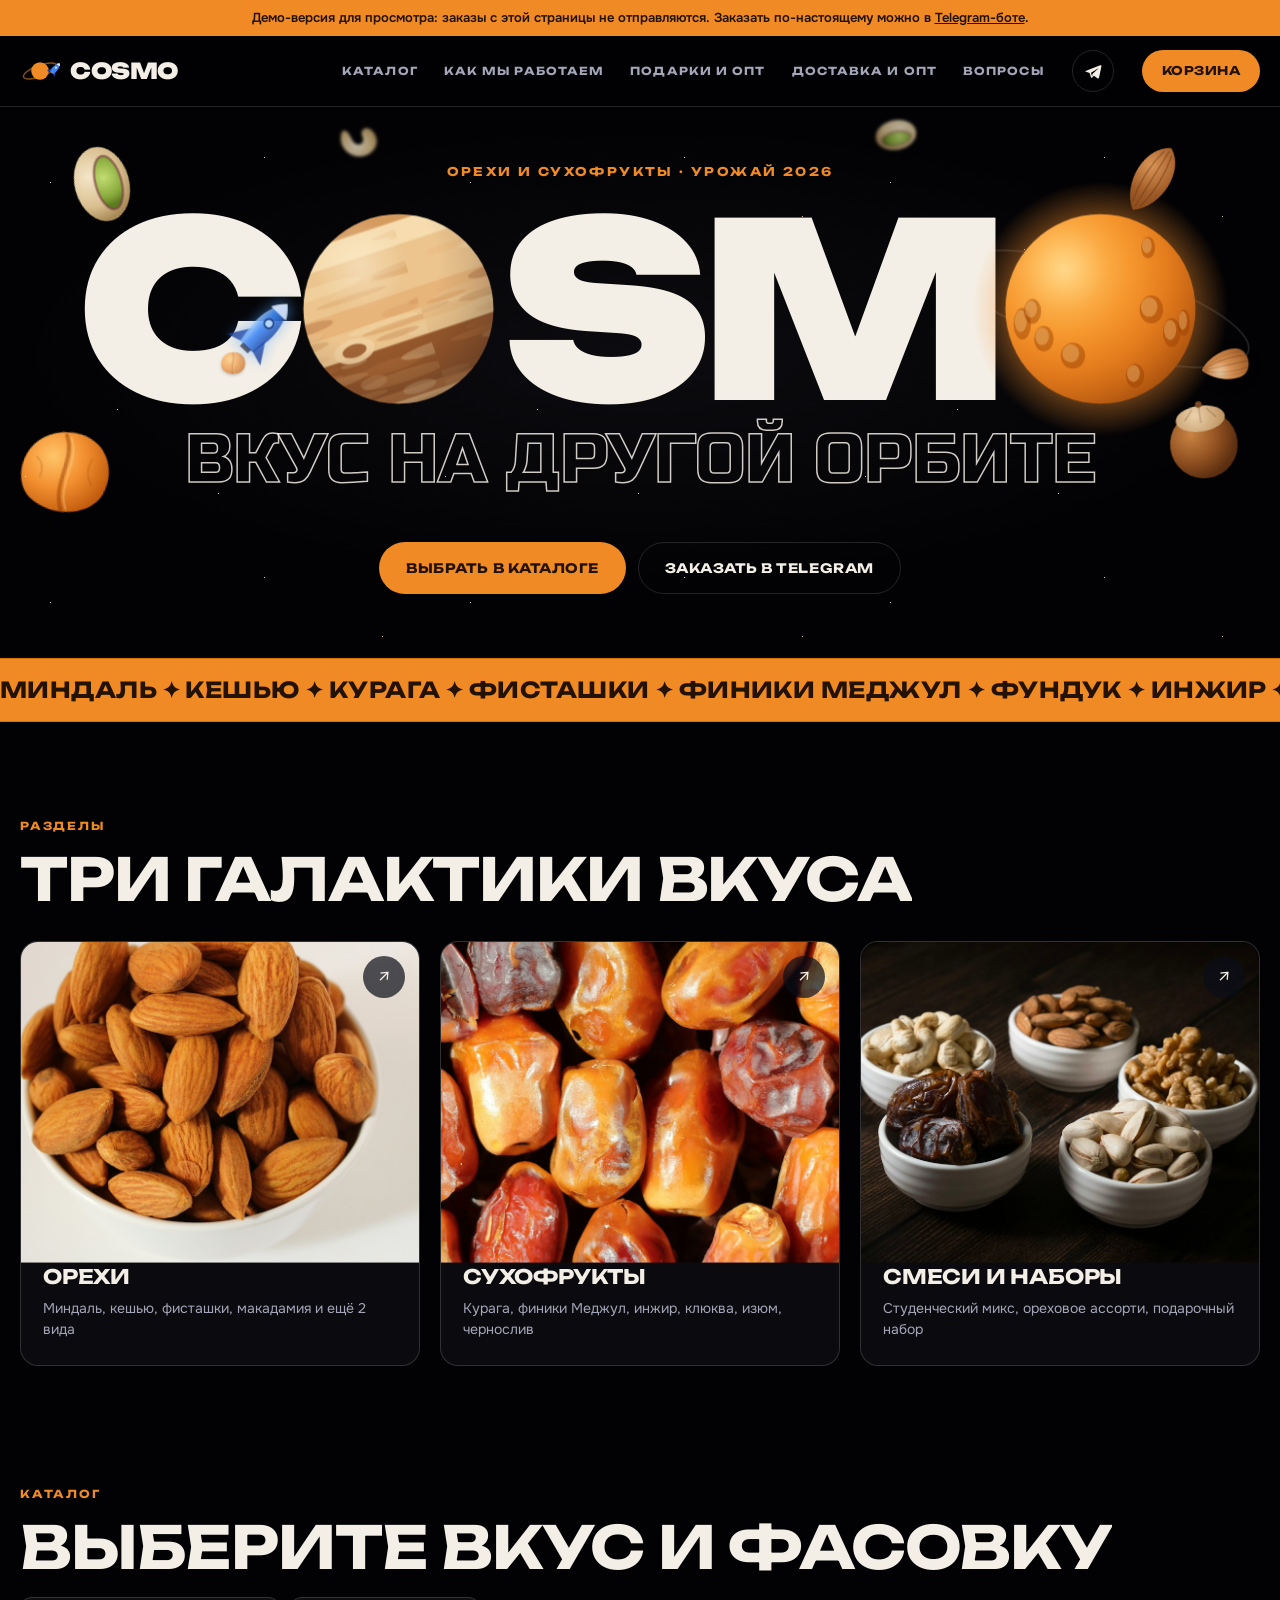
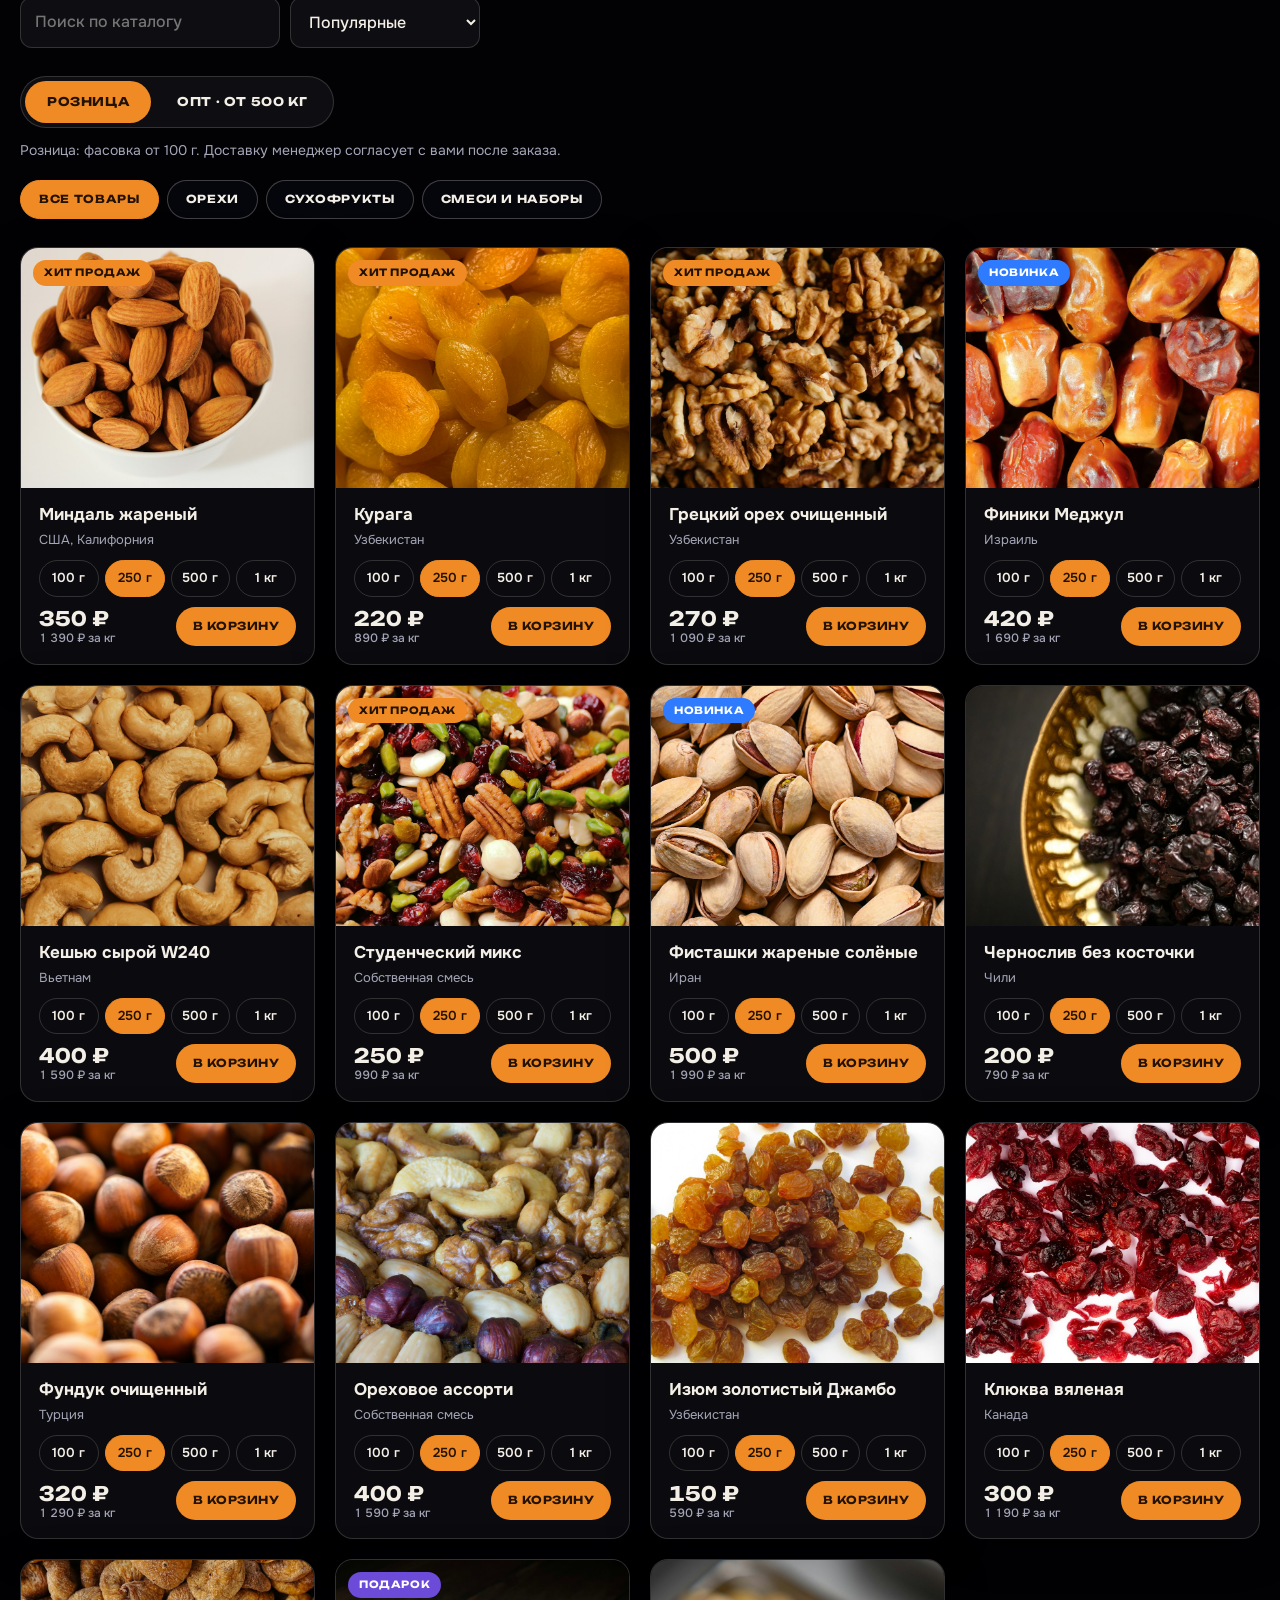
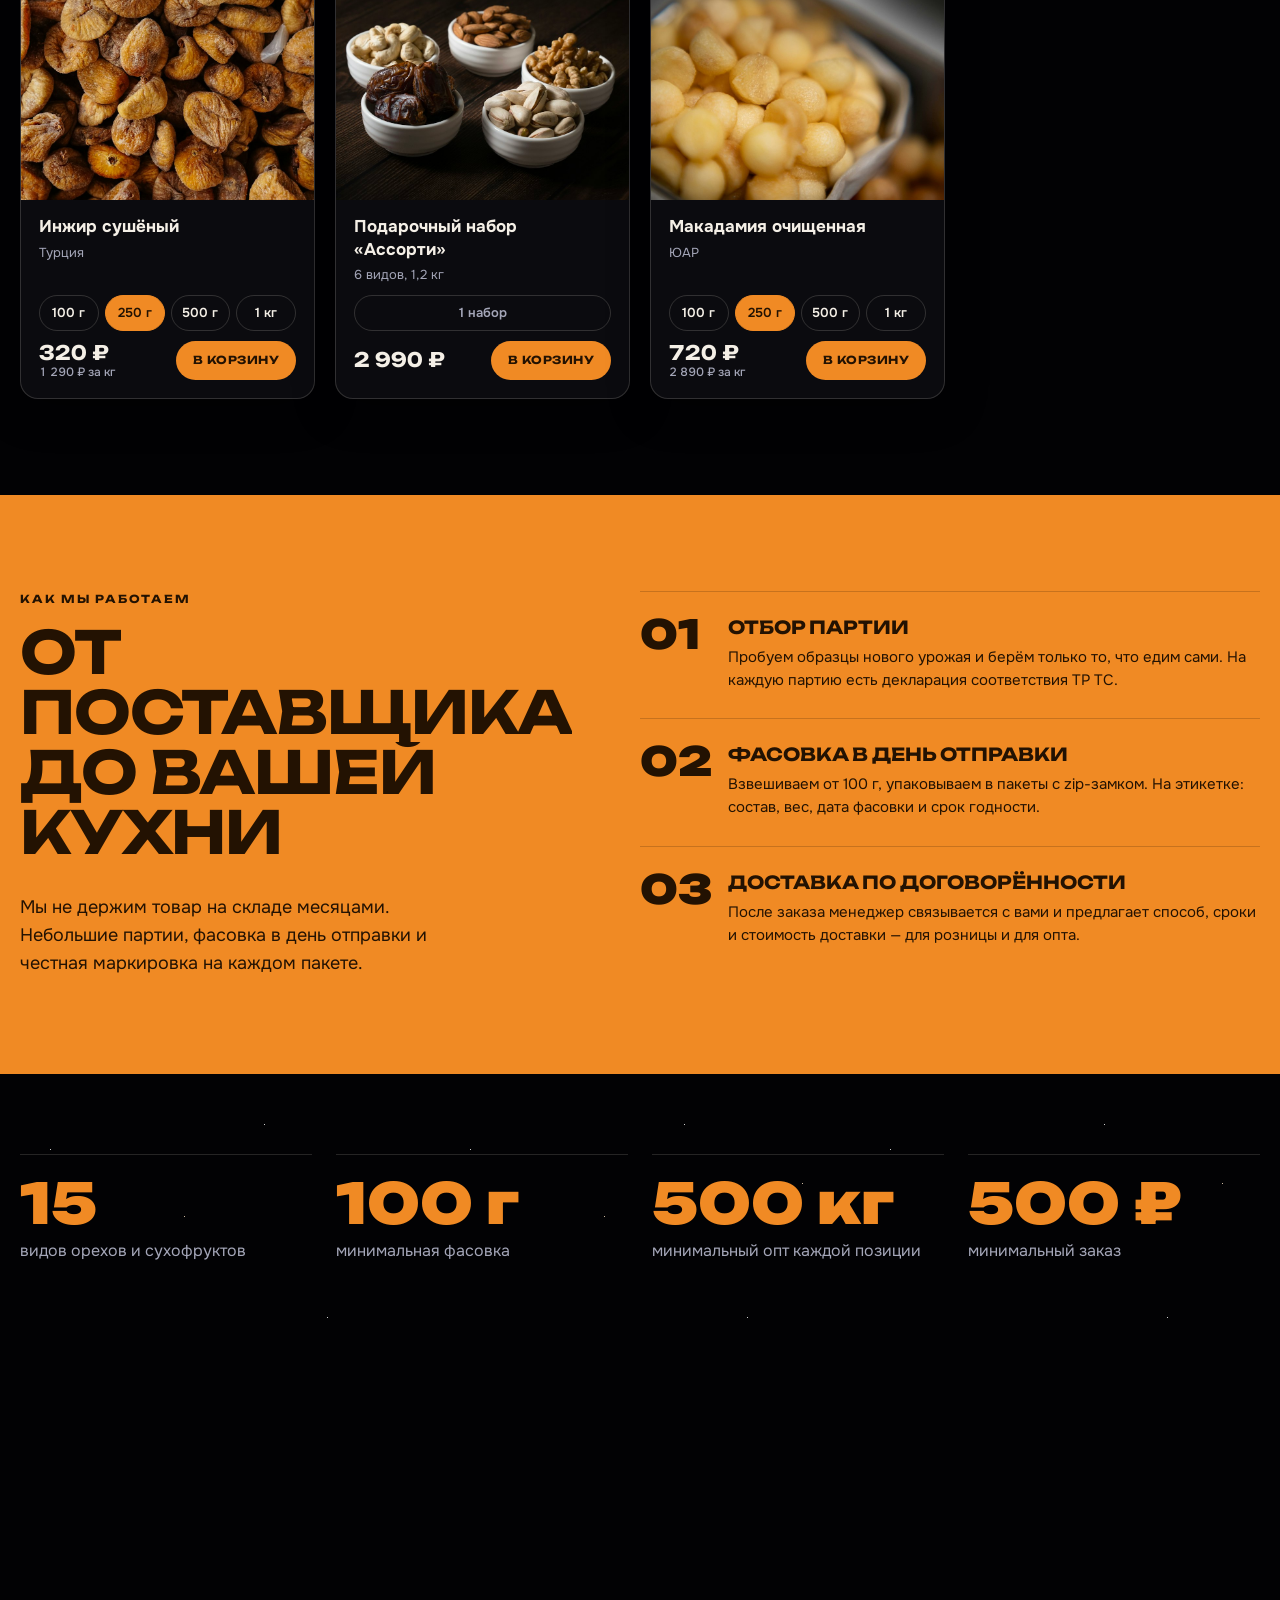
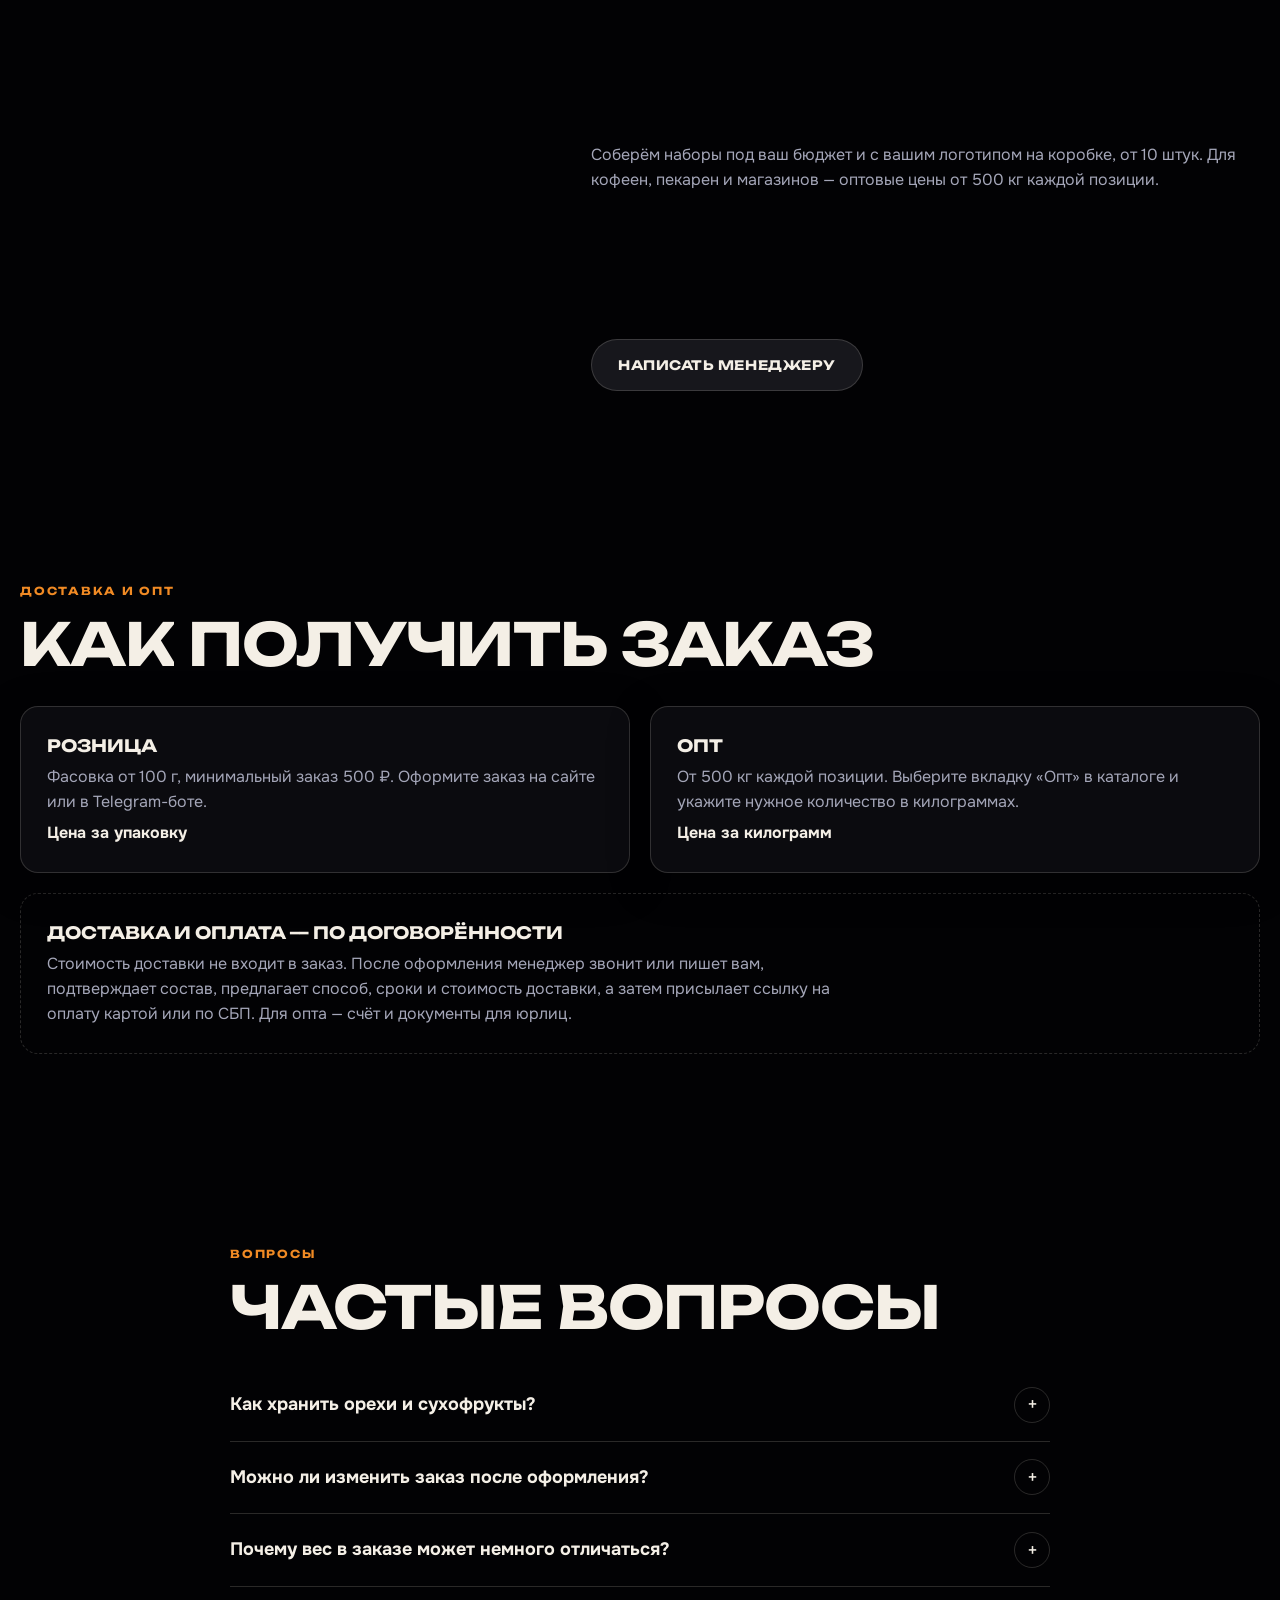
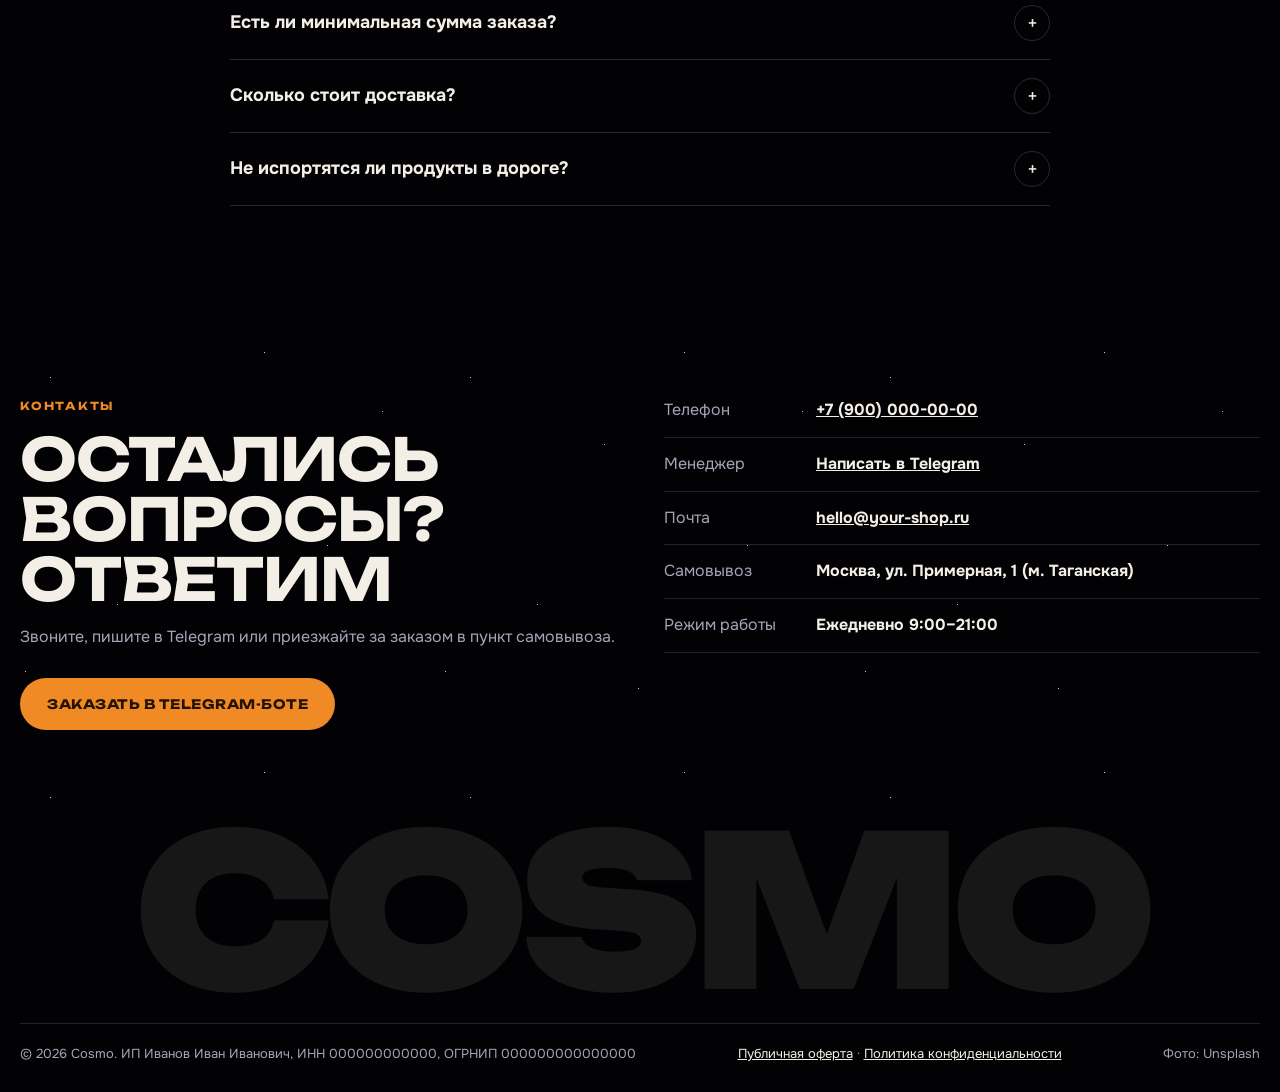
==== index.html @ 70185b79 "Add files via upload" ====
<!doctype html>
<html lang="ru">
<head>
  <meta charset="utf-8">
  <meta name="viewport" content="width=device-width, initial-scale=1">
  <title>Cosmo — орехи и сухофрукты в розницу и оптом</title>
  <meta name="description" content="Cosmo — орехи, сухофрукты и подарочные наборы в розницу от 100 г и оптом от 500 кг. Цены за кг, свежий урожай, доставка по договорённости.">
  <meta name="theme-color" content="#020204">
  <meta property="og:type" content="website">
  <meta property="og:locale" content="ru_RU">
  <meta property="og:title" content="Cosmo — орехи и сухофрукты">
  <meta property="og:description" content="Розница от 100 г и опт от 500 кг, свежий урожай.">
  <meta property="og:image" content="https://images.unsplash.com/photo-1710857397974-f0617001c39e?w=1200&h=630&fit=crop&q=80">
  <link rel="icon" href="data:image/svg+xml,<svg xmlns='http://www.w3.org/2000/svg' viewBox='0 0 32 32'><circle cx='16' cy='16' r='16' fill='%230b0d18'/><circle cx='16' cy='16' r='7' fill='%23f08a24'/><ellipse cx='16' cy='16' rx='13' ry='4' fill='none' stroke='%23f4efe6' stroke-width='1.6' transform='rotate(-20 16 16)'/></svg>">
  <link rel="preconnect" href="https://fonts.googleapis.com">
  <link href="https://fonts.googleapis.com/css2?family=Unbounded:wght@500;700;900&family=Onest:wght@400;500;600;700&family=Russo+One&display=swap" rel="stylesheet">
  <link rel="stylesheet" href="style.css?v=29">
</head>
<body>
  <a class="skip-link" href="#catalog">Перейти к каталогу</a>

  <header class="header">
    <div class="container header__inner">
      <a href="#" class="logo" aria-label="Cosmo — на главную">
        <!-- Планета с орбитой; на орбите стоит мини-ракета -->
        <svg viewBox="0 0 32 32" aria-hidden="true" overflow="visible">
          <ellipse cx="16" cy="16" rx="14" ry="4.5" fill="none" stroke="currentColor" stroke-width="1.2" opacity=".55" transform="rotate(-20 16 16)"/>
          <circle cx="16" cy="16" r="7" fill="currentColor"/>
          <g transform="rotate(-20 16 16)">
            <g class="logo-rocket" transform="translate(28.3 18.2) rotate(-30)">
              <g transform="scale(1.5)">
              <path d="M-1.4,-1.2 L-3.8,-2.9 L-3.1,-0.9Z M-1.4,1.2 L-3.8,2.9 L-3.1,0.9Z" fill="#1b3d9a"/>
              <path d="M3.6,0 Q2,-1.6 -1.2,-1.45 L-3.1,-1.2 Q-3.6,0 -3.1,1.2 L-1.2,1.45 Q2,1.6 3.6,0Z" fill="#3d84f5"/>
              <path d="M3.6,0 Q2.8,-0.9 2.2,-1.15 L2.2,1.15 Q2.8,0.9 3.6,0Z" fill="#eef5ff"/>
              <circle cx="0.5" cy="0" r="0.6" fill="#d8f0ff"/>
              </g>
            </g>
          </g>
        </svg>
        <span data-shop="name">Cosmo</span>
      </a>
      <nav class="nav" aria-label="Разделы">
        <a href="#catalog">Каталог</a>
        <a href="#how">Как мы работаем</a>
        <a href="#gifts">Подарки и опт</a>
        <a href="#delivery">Доставка и опт</a>
        <a href="#faq">Вопросы</a>
      </nav>
      <a class="header__tg" data-shop-href="bot" target="_blank" rel="noopener" aria-label="Заказать в Telegram">
        <svg viewBox="0 0 24 24" aria-hidden="true"><path d="M21.5 4.3 2.9 11.5c-1.3.5-1.3 1.2-.2 1.6l4.8 1.5 1.8 5.6c.2.6.4.8.8.8.4 0 .6-.2.8-.4l2.4-2.3 4.9 3.6c.9.5 1.5.2 1.8-.8l3.2-15.1c.3-1.3-.5-1.9-1.7-1.3zM9.3 14.4l9.3-5.9c.4-.3.8-.1.5.2l-7.9 7.2-.3 3.3z" fill="currentColor"/></svg>
      </a>
      <button class="cart-btn" id="cartOpen" aria-label="Открыть корзину">
        <span class="cart-btn__sum" id="cartSum">Корзина</span>
        <span class="cart-btn__count" id="cartCount" hidden>0</span>
      </button>
    </div>
  </header>

  <!-- Первый экран: «О» в названии — две планеты-фотографии на орбитах -->
  <section class="hero">
    <div class="stars" aria-hidden="true"></div>
    <div class="container hero__inner">
      <p class="hero__kicker">Орехи и сухофрукты · урожай 2026</p>
      <h1 class="hero__word" aria-label="Cosmo">
        <span aria-hidden="true">C</span><span class="planet planet--a" aria-hidden="true"><img src="img/1524593656068-fbac72624bb0.jpg" alt=""><i class="orbit"></i></span><span aria-hidden="true">SM</span><span class="planet planet--b" aria-hidden="true"><img src="img/1784043436919-28fd8e17ff3c.jpg" alt=""><i class="orbit"></i></span>
      </h1>
      <p class="hero__outline" aria-hidden="true">Вкус на другой орбите</p>
      <div class="hero__bottom">
        <div class="hero__actions">
          <a href="#catalog" class="btn btn--accent">Выбрать в каталоге</a>
          <a class="btn btn--line" data-shop-href="bot" target="_blank" rel="noopener">Заказать в Telegram</a>
        </div>
      </div>
    </div>
  </section>

  <div class="ticker" aria-hidden="true">
    <div class="ticker__track">
      <span>Миндаль ✦ Кешью ✦ Курага ✦ Фисташки ✦ Финики Меджул ✦ Фундук ✦ Инжир ✦ Макадамия ✦ Клюква ✦ Грецкий орех ✦&nbsp;</span>
      <span>Миндаль ✦ Кешью ✦ Курага ✦ Фисташки ✦ Финики Меджул ✦ Фундук ✦ Инжир ✦ Макадамия ✦ Клюква ✦ Грецкий орех ✦&nbsp;</span>
    </div>
  </div>

  <main>
    <!-- Разделы и каталог на общем космическом фоне (холст рисует effects.js) -->
    <div class="cosmos-zone">
    <section class="section section--cosmos" id="worlds">
      <div class="container">
        <p class="eyebrow">Разделы</p>
        <h2 class="h-display">Три галактики вкуса</h2>
        <div class="worlds">
          <button class="world" data-goto-cat="nuts">
            <img src="img/1608797178974-15b35a64ede9.jpg" alt="" loading="lazy">
            <span class="world__body"><b>Орехи</b><small>Миндаль, кешью, фисташки, макадамия и ещё 2 вида</small></span>
            <span class="world__arrow" aria-hidden="true">↗</span>
          </button>
          <button class="world" data-goto-cat="dried">
            <img src="img/1775453585199-7605c46d6da1.jpg" alt="" loading="lazy">
            <span class="world__body"><b>Сухофрукты</b><small>Курага, финики Меджул, инжир, клюква, изюм, чернослив</small></span>
            <span class="world__arrow" aria-hidden="true">↗</span>
          </button>
          <button class="world" data-goto-cat="mix">
            <img src="img/1769255484646-16988ad5552d.jpg" alt="" loading="lazy">
            <span class="world__body"><b>Смеси и наборы</b><small>Студенческий микс, ореховое ассорти, подарочный набор</small></span>
            <span class="world__arrow" aria-hidden="true">↗</span>
          </button>
        </div>
      </div>
    </section>

    <section class="section section--cosmos section--tight" id="catalog">
      <div class="container">
        <div class="section__head">
          <div>
            <p class="eyebrow">Каталог</p>
            <h2 class="h-display">Выберите вкус и фасовку</h2>
          </div>
          <div class="tools">
            <input type="search" id="search" class="input" placeholder="Поиск по каталогу" aria-label="Поиск по каталогу">
            <select id="sort" class="input" aria-label="Сортировка">
              <option value="popular">Популярные</option>
              <option value="cheap">Сначала дешевле</option>
              <option value="expensive">Сначала дороже</option>
              <option value="name">По названию</option>
            </select>
          </div>
        </div>
        <!-- Два каталога: розница (фасовка) и опт (цена за кг, от 500 кг каждой позиции) -->
        <div class="modes" role="tablist" aria-label="Каталог">
          <button class="mode active" data-mode="retail" role="tab" aria-selected="true">Розница</button>
          <button class="mode" data-mode="opt" role="tab" aria-selected="false">Опт · от 500 кг</button>
        </div>
        <p class="mode-note" id="modeNote"></p>
        <div class="chips" id="categories"></div>
        <div class="grid" id="products">
          <p class="empty">Загружаем каталог…</p>
        </div>
        <p class="empty" id="empty" hidden>По запросу ничего не нашлось. Попробуйте другое название.</p>
      </div>
    </section>
    </div>

    <section class="section section--accent" id="how">
      <div class="container how">
        <div>
          <p class="eyebrow">Как мы работаем</p>
          <h2 class="h-display">От поставщика до вашей кухни</h2>
          <p class="how__lead">Мы не держим товар на складе месяцами. Небольшие партии, фасовка в день отправки и честная маркировка на каждом пакете.</p>
        </div>
        <ol class="steps">
          <li><b>Отбор партии</b><span>Пробуем образцы нового урожая и берём только то, что едим сами. На каждую партию есть декларация соответствия ТР ТС.</span></li>
          <li><b>Фасовка в день отправки</b><span>Взвешиваем от 100 г, упаковываем в пакеты с zip-замком. На этикетке: состав, вес, дата фасовки и срок годности.</span></li>
          <li><b>Доставка по договорённости</b><span>После заказа менеджер связывается с вами и предлагает способ, сроки и стоимость доставки — для розницы и для опта.</span></li>
        </ol>
      </div>
    </section>

    <section class="section section--space stats-band">
      <div class="stars" aria-hidden="true"></div>
      <div class="container stats">
        <div><b>15</b><span>видов орехов и сухофруктов</span></div>
        <div><b>100 г</b><span>минимальная фасовка</span></div>
        <div><b>500 кг</b><span>минимальный опт каждой позиции</span></div>
        <div><b>500 ₽</b><span>минимальный заказ</span></div>
      </div>
    </section>

    <div class="cosmos-zone">
    <section class="section section--cosmos" id="gifts">
      <div class="container split">
        <img class="split__img" src="img/1769255484233-94ece98f722d.jpg" alt="Наборы орехов в пиалах" loading="lazy" width="500" height="400">
        <div>
          <p class="eyebrow">Подарки и опт</p>
          <h2 class="h-display">Корпоративные подарки и оптовые закупки</h2>
          <p class="muted">Соберём наборы под ваш бюджет и с вашим логотипом на коробке, от 10 штук. Для кофеен, пекарен и магазинов — оптовые цены от 500 кг каждой позиции.</p>
          <ul class="checks">
            <li>Счёт и закрывающие документы для юрлиц</li>
            <li>Доставка по нужным адресам к указанной дате</li>
            <li>Образцы перед крупным заказом</li>
          </ul>
          <a class="btn btn--dark" data-shop-href="telegram" target="_blank" rel="noopener">Написать менеджеру</a>
        </div>
      </div>
    </section>

    <section class="section section--cosmos" id="delivery">
      <div class="container">
        <p class="eyebrow">Доставка и опт</p>
        <h2 class="h-display">Как получить заказ</h2>
        <div class="delivery">
          <div class="delivery__card">
            <h3>Розница</h3>
            <p>Фасовка от 100 г, минимальный заказ 500 ₽. Оформите заказ на сайте или в Telegram-боте.</p>
            <b>Цена за упаковку</b>
          </div>
          <div class="delivery__card">
            <h3>Опт</h3>
            <p>От 500 кг каждой позиции. Выберите вкладку «Опт» в каталоге и укажите нужное количество в килограммах.</p>
            <b>Цена за килограмм</b>
          </div>
        </div>
        <div class="pay">
          <h3>Доставка и оплата — по договорённости</h3>
          <p>Стоимость доставки не входит в заказ. После оформления менеджер звонит или пишет вам, подтверждает состав, предлагает способ, сроки и стоимость доставки, а затем присылает ссылку на оплату картой или по СБП. Для опта — счёт и документы для юрлиц.</p>
        </div>
      </div>
    </section>

    <section class="section section--cosmos" id="faq">
      <div class="container container--narrow">
        <p class="eyebrow">Вопросы</p>
        <h2 class="h-display">Частые вопросы</h2>
        <details class="faq"><summary>Как хранить орехи и сухофрукты?</summary><p>Храните в закрытом пакете или стеклянной банке в сухом прохладном месте, при температуре не выше +20 °C. Очищенные орехи летом лучше держать в холодильнике: так они дольше не горчат.</p></details>
        <details class="faq"><summary>Можно ли изменить заказ после оформления?</summary><p>Да. Скажите об этом менеджеру, когда он позвонит для подтверждения, или напишите нам в Telegram до отправки заказа.</p></details>
        <details class="faq"><summary>Почему вес в заказе может немного отличаться?</summary><p>Мы фасуем вручную, поэтому возможна погрешность ±3%. Если вес окажется меньше, разницу пересчитаем в вашу пользу.</p></details>
        <details class="faq"><summary>Есть ли минимальная сумма заказа?</summary><p>В рознице минимальный заказ — 500 ₽. Опт — от 500 кг каждой позиции, цена указана за килограмм.</p></details>
        <details class="faq"><summary>Сколько стоит доставка?</summary><p>Доставка в стоимость заказа не входит. После заказа менеджер свяжется с вами, предложит удобный способ и назовёт стоимость. Для оптовых партий подбираем транспортную компанию под объём.</p></details>
        <details class="faq"><summary>Не испортятся ли продукты в дороге?</summary><p>Орехи и сухофрукты спокойно переносят доставку до двух недель. Мы упаковываем их в плотные пакеты и картонную коробку, чтобы ничего не помялось.</p></details>
      </div>
    </section>
    </div>

    <section class="section section--space" id="contacts">
      <div class="stars" aria-hidden="true"></div>
      <div class="container contacts">
        <div>
          <p class="eyebrow">Контакты</p>
          <h2 class="h-display">Остались вопросы? Ответим</h2>
          <p class="muted">Звоните, пишите в Telegram или приезжайте за заказом в пункт самовывоза.</p>
          <a class="btn btn--accent" data-shop-href="bot" target="_blank" rel="noopener">Заказать в Telegram-боте</a>
        </div>
        <ul class="contacts__list">
          <li><span>Телефон</span><a data-shop="phone" data-shop-href="phoneHref"></a></li>
          <li><span>Менеджер</span><a data-shop-href="telegram" target="_blank" rel="noopener">Написать в Telegram</a></li>
          <li><span>Почта</span><a data-shop="email" data-shop-href="email"></a></li>
          <li><span>Самовывоз</span><b data-shop="address"></b></li>
          <li><span>Режим работы</span><b data-shop="hours"></b></li>
        </ul>
      </div>
    </section>
  </main>

  <footer class="footer">
    <div class="container">
      <p class="footer__word" aria-hidden="true">COSMO</p>
      <div class="footer__inner">
        <p>© <span id="year"></span> <span data-shop="name"></span>. <span data-shop="legal"></span></p>
        <p><a href="offer.html">Публичная оферта</a> · <a href="privacy.html">Политика конфиденциальности</a></p>
        <p>Фото: Unsplash</p>
      </div>
    </div>
  </footer>

  <!-- Корзина -->
  <div class="overlay" id="overlay" hidden></div>
  <aside class="drawer" id="drawer" aria-label="Корзина" aria-hidden="true">
    <div class="drawer__head">
      <h2>Корзина</h2>
      <button class="icon-btn" id="cartClose" aria-label="Закрыть корзину">✕</button>
    </div>
    <ul class="cart-list" id="cartList"></ul>
    <div class="drawer__foot">
      <div class="total"><span>Товары</span><b id="cartTotal">0 ₽</b></div>
      <p class="hint" id="minOrderHint" hidden></p>
      <button class="btn btn--accent btn--block" id="checkoutBtn">Оформить заказ</button>
    </div>
  </aside>

  <!-- Карточка товара -->
  <div class="modal" id="productModal" hidden>
    <div class="modal__box modal__box--wide" role="dialog" aria-modal="true" aria-labelledby="pmTitle">
      <button type="button" class="icon-btn modal__close" data-close aria-label="Закрыть">✕</button>
      <div id="productBody"></div>
    </div>
  </div>

  <!-- Оформление -->
  <div class="modal" id="checkoutModal" hidden>
    <form class="modal__box" id="orderForm" novalidate role="dialog" aria-modal="true" aria-labelledby="coTitle">
      <button type="button" class="icon-btn modal__close" data-close aria-label="Закрыть">✕</button>
      <h2 id="coTitle">Оформление заказа</h2>
      <label class="field">Имя<input class="input" name="name" autocomplete="name" maxlength="80" placeholder="Как к вам обращаться"></label>
      <label class="field">Телефон<input class="input" name="phone" type="tel" autocomplete="tel" placeholder="+7 (___) ___-__-__"></label>
      <label class="field">Город <span class="field__opt">— по желанию</span><input class="input" id="address" name="address" autocomplete="address-level2" maxlength="300" placeholder="Например, Казань"></label>
      <p class="field__note">Доставку менеджер согласует с вами после заказа: способ, сроки и стоимость.</p>
      <label class="field">Комментарий<textarea class="input" name="comment" rows="2" maxlength="500" placeholder="Удобное время, текст открытки и т. п."></textarea></label>
      <div class="summary" id="summary"></div>
      <label class="consent"><input type="checkbox" name="consent"> <span>Я согласен(на) с <a href="offer.html" target="_blank">офертой</a> и на обработку персональных данных согласно <a href="privacy.html" target="_blank">политике конфиденциальности</a></span></label>
      <p class="form-error" id="formError" hidden></p>
      <button class="btn btn--accent btn--block" type="submit" id="submitBtn">Подтвердить заказ</button>
      <p class="hint">Оплата после звонка менеджера</p>
    </form>
  </div>

  <button class="mobile-cart" id="mobileCart" hidden>
    <span id="mobileCartInfo"></span>
    <b>Корзина →</b>
  </button>

  <div class="toast" id="toast" role="status" aria-live="polite"></div>

  <script src="shop.js?v=29"></script>
  <script src="app.js?v=29"></script>
  <script src="effects.js?v=29"></script>
</body>
</html>
---- style.css ----
/* Cosmo: весь сайт — ночной космос, без светлых участков. Карточки и окна — тёмное «стекло»,
   цвет кураги — единственный яркий акцент. Буквы «О» в названии — живые планеты. */
:root {
  color-scheme: dark; /* системные элементы (список сортировки, галочки, прокрутка) тоже тёмные */
  --space: #020204;
  --space-2: #0a0a10;
  --cream: #f4efe6;      /* светлый текст на тёмном */
  --cream-2: #17171c;    /* второстепенная тёмная поверхность */
  --paper: #0e0e12;      /* карточки, поля, окна */
  --ink: #f4efe6;        /* основной текст */
  --muted: #a4a6b8;
  --muted-on-space: #a4a6b8;
  --line: rgba(244, 239, 230, .16);
  --line-on-space: rgba(244, 239, 230, .14);
  --accent: #f08a24;
  --accent-deep: #d8700c;
  --accent-ink: #231202;
  --danger: #ff6b55;
  --display: Unbounded, "Arial Black", Arial, sans-serif;
  --body: Onest, "Segoe UI", Arial, sans-serif;
  --radius: 18px;
  --shadow: 0 1px 2px rgba(0, 0, 0, .3), 0 12px 34px rgba(0, 0, 0, .4);
}

* { box-sizing: border-box; margin: 0; padding: 0; }
html { scroll-behavior: smooth; scroll-padding-top: 80px; }
body { font-family: var(--body); background: var(--space); color: var(--ink); line-height: 1.55; -webkit-font-smoothing: antialiased; }
select option { background: var(--paper); color: var(--ink); }
a { color: inherit; }
button, input, select, textarea { font: inherit; color: inherit; }
img { max-width: 100%; display: block; }
h1, h2, h3 { text-wrap: balance; }
.container { width: min(1240px, 100% - 32px); margin-inline: auto; }
.container--narrow { width: min(820px, 100% - 32px); }
.muted { color: var(--muted); }
.eyebrow { font-family: var(--display); font-size: 11px; font-weight: 700; letter-spacing: .16em; text-transform: uppercase; color: var(--accent); margin-bottom: 14px; }
.h-display { font-family: var(--display); font-weight: 700; text-transform: uppercase; letter-spacing: -.02em; line-height: 1.02; font-size: clamp(30px, 4.6vw, 60px); margin-bottom: 32px; }
.hint { font-size: 13px; color: var(--muted); text-align: center; }
.hint--left { text-align: left; margin-top: 6px; }
:focus-visible { outline: 2px solid var(--accent); outline-offset: 3px; }

/* Кнопки и поля */
.btn { display: inline-flex; align-items: center; justify-content: center; gap: 8px; padding: 15px 26px; border-radius: 999px; border: 1.5px solid transparent; font-family: var(--display); font-size: 13px; font-weight: 700; letter-spacing: .04em; text-transform: uppercase; cursor: pointer; text-decoration: none; transition: background .2s, color .2s, border-color .2s, transform .2s; }
.btn:active { transform: scale(.98); }
.btn--accent, .btn--primary { background: var(--accent); color: var(--accent-ink); }
.btn--accent:hover, .btn--primary:hover { background: var(--accent-deep); color: #fff; }
.btn--accent:disabled, .btn--primary:disabled { opacity: .45; cursor: not-allowed; }
.btn--line { border-color: var(--line-on-space); color: var(--cream); }
.btn--line:hover { border-color: var(--cream); }
.btn--dark { background: var(--cream-2); color: var(--cream); border-color: var(--line); }
.btn--dark:hover { border-color: var(--cream); }
.btn--sm { padding: 10px 16px; font-size: 11px; }
.btn--block { width: 100%; }
.icon-btn { border: 0; background: var(--cream-2); width: 38px; height: 38px; border-radius: 50%; cursor: pointer; font-size: 14px; }
.icon-btn:hover { background: var(--line); }
.input { width: 100%; padding: 12px 14px; border: 1.5px solid var(--line); border-radius: 12px; background: var(--paper); outline: none; font-weight: 500; transition: border-color .2s; }
.input:focus { border-color: var(--ink); }
.input.invalid { border-color: var(--danger); }

/* Звёздное небо — несколько слоёв точек, без картинок */
.stars { position: absolute; inset: 0; pointer-events: none; opacity: .8;
  background-image:
    radial-gradient(1.2px 1.2px at 12% 18%, #fff 50%, transparent 51%),
    radial-gradient(1px 1px at 28% 72%, #fff 50%, transparent 51%),
    radial-gradient(1.4px 1.4px at 44% 34%, #ffe7c9 50%, transparent 51%),
    radial-gradient(1px 1px at 63% 12%, #fff 50%, transparent 51%),
    radial-gradient(1.6px 1.6px at 78% 58%, #fff 50%, transparent 51%),
    radial-gradient(1px 1px at 91% 26%, #ffe7c9 50%, transparent 51%),
    radial-gradient(1px 1px at 6% 88%, #fff 50%, transparent 51%),
    radial-gradient(1.2px 1.2px at 52% 92%, #fff 50%, transparent 51%);
  background-size: 420px 420px; animation: twinkle 6s ease-in-out infinite alternate; }
@keyframes twinkle { to { opacity: .45; } }

/* Шапка */
.header { position: sticky; top: 0; z-index: 20; background: rgba(2, 2, 4, .9); backdrop-filter: blur(12px); color: var(--cream); border-bottom: 1px solid var(--line-on-space); }
.header__inner { display: flex; align-items: center; gap: 28px; height: 70px; }
.logo { display: flex; align-items: center; gap: 10px; font-family: var(--display); font-weight: 900; font-size: 22px; letter-spacing: -.02em; text-decoration: none; text-transform: uppercase; }
.logo svg { width: 40px; height: 40px; color: var(--accent); overflow: visible; }
.nav { display: flex; gap: 26px; margin-left: auto; font-family: var(--display); font-size: 11px; font-weight: 700; letter-spacing: .1em; text-transform: uppercase; }
.nav a { text-decoration: none; color: var(--muted-on-space); transition: color .2s; }
.nav a:hover { color: var(--cream); }
.header__tg { display: grid; place-items: center; width: 42px; height: 42px; border-radius: 50%; border: 1.5px solid var(--line-on-space); color: var(--cream); }
.header__tg:hover { border-color: var(--cream); }
.header__tg svg { width: 18px; height: 18px; }
.cart-btn { position: relative; padding: 12px 20px; border-radius: 999px; border: 0; background: var(--accent); color: var(--accent-ink); font-family: var(--display); font-size: 12px; font-weight: 700; letter-spacing: .04em; text-transform: uppercase; cursor: pointer; white-space: nowrap; }
.cart-btn:hover { background: var(--accent-deep); color: #fff; }
.cart-btn__count { position: absolute; top: -6px; right: -6px; min-width: 22px; height: 22px; padding: 0 6px; border-radius: 11px; background: var(--cream); color: var(--space); font-size: 11px; display: grid; place-items: center; }
.cart-btn__count[hidden] { display: none; }
.cart-btn.bump { animation: bump .35s; }
@keyframes bump { 50% { transform: scale(1.08); } }

/* Первый экран */
.hero { position: relative; overflow: hidden; background: radial-gradient(ellipse 70% 60% at 50% 45%, #0c0c10 0%, var(--space) 70%); color: var(--cream); padding-block: 56px 64px; }
.hero__inner { position: relative; display: flex; flex-direction: column; align-items: center; text-align: center; }
.hero__kicker { font-family: var(--display); font-size: 12px; font-weight: 700; letter-spacing: .2em; text-transform: uppercase; color: var(--accent); }
.hero__word { font-family: var(--display); font-weight: 900; font-size: clamp(56px, 19vw, 280px); line-height: .9; letter-spacing: -.05em; display: flex; align-items: center; justify-content: center; margin: 18px 0 6px; }
.planet { position: relative; display: inline-block; width: .78em; height: .78em; margin: 0 .03em; }
.planet img { width: 100%; height: 100%; object-fit: cover; border-radius: 50%; box-shadow: inset -.08em -.08em .2em rgba(0, 0, 0, .5), 0 0 .3em rgba(240, 138, 36, .35); }
.planet::after { content: ''; position: absolute; inset: 0; border-radius: 50%; background: radial-gradient(circle at 32% 28%, rgba(255, 255, 255, .28), transparent 45%), radial-gradient(circle at 70% 75%, rgba(0, 0, 0, .45), transparent 60%); }
.orbit { position: absolute; left: 50%; top: 50%; width: 1.5em; height: .42em; border: 2px solid rgba(244, 239, 230, .5); border-radius: 50%; transform: translate(-50%, -50%) rotate(-18deg); pointer-events: none; }
.orbit::before { content: ''; position: absolute; width: .08em; height: .08em; border-radius: 50%; background: var(--accent); box-shadow: 0 0 .1em var(--accent); top: -.04em; left: 50%; animation: moon 7s linear infinite; offset-path: ellipse(50% 50% at 50% 50%); offset-distance: 0%; }
.planet--b .orbit { transform: translate(-50%, -50%) rotate(16deg); }
.planet--b .orbit::before { animation-duration: 9s; animation-direction: reverse; }
@keyframes moon { to { offset-distance: 100%; } }
.planet--a { animation: drift 8s ease-in-out infinite; }
.planet--b { animation: drift 8s ease-in-out -4s infinite; }
@keyframes drift { 50% { transform: translateY(-.04em) rotate(4deg); } }
.hero__outline { font-family: "Russo One", var(--display); font-weight: 400; letter-spacing: .02em; text-transform: uppercase; font-size: clamp(22px, 5.4vw, 72px); line-height: 1; letter-spacing: -.01em; color: transparent; -webkit-text-stroke: 1.5px rgba(244, 239, 230, .85); }
.hero__bottom { display: flex; justify-content: center; width: 100%; margin-top: 48px; }
.hero__lead { color: var(--muted-on-space); font-size: 17px; max-width: 520px; }
.hero__actions { display: flex; flex-wrap: wrap; gap: 12px; justify-content: center; }

/* Бегущая строка */
.ticker { background: var(--accent); color: var(--accent-ink); overflow: hidden; border-block: 1px solid var(--accent-deep); }
.ticker__track { display: flex; width: max-content; animation: ticker 40s linear infinite; }
.ticker span { font-family: var(--display); font-weight: 700; font-size: clamp(16px, 2vw, 22px); text-transform: uppercase; letter-spacing: .02em; padding-block: 14px; white-space: nowrap; }
@keyframes ticker { to { transform: translateX(-50%); } }

/* Секции */
.section { position: relative; padding-block: 96px; }
.section--tight { padding-top: 24px; }
.section--cream { background: var(--space); }
.section--space { background: var(--space); color: var(--cream); overflow: hidden; }
.section--space .muted { color: var(--muted-on-space); }
.section--space .eyebrow { color: var(--accent); }
.section--accent { background: var(--accent); color: var(--accent-ink); }
.section--accent .eyebrow { color: var(--accent-ink); opacity: .7; }
.section__head { display: flex; justify-content: space-between; align-items: flex-end; gap: 20px; flex-wrap: wrap; }
.section__head .h-display { margin-bottom: 0; }
.tools { display: flex; gap: 10px; flex-wrap: wrap; }
.tools #search { width: 260px; }
.tools #sort { width: 190px; }

/* Тёмные зоны за разделами, каталогом, подарками, доставкой и вопросами */
.cosmos-zone { position: relative; background: var(--space); overflow: hidden; }
.section--cosmos { background: transparent; color: var(--cream); }
.section--cosmos > .container { position: relative; z-index: 1; }
.section--cosmos .eyebrow { color: var(--accent); }
.section--cosmos .empty { color: var(--muted-on-space); }
.section--cosmos .chip { border-color: rgba(244, 239, 230, .25); color: var(--cream); background: rgba(11, 13, 24, .4); }
.section--cosmos .chip:hover { border-color: var(--cream); }
.section--cosmos .chip.active { background: var(--accent); border-color: var(--accent); color: var(--accent-ink); }
.section--cosmos .card, .section--cosmos .delivery__card { box-shadow: 0 10px 40px rgba(0, 0, 0, .45); }
/* Карточки поверх звёзд — полупрозрачное тёмное «стекло» */
.section--cosmos .card, .section--cosmos .world, .section--cosmos .delivery__card {
  background: rgba(14, 14, 18, .85); backdrop-filter: blur(6px); border: 1px solid var(--line);
}

/* Светлая зона: разделы и каталог на белом фоне, остальной сайт тёмный.
   Переопределяем токены — компоненты внутри сами берут светлые цвета */
.zone-light {
  color-scheme: light;
  --space: #ffffff; --space-2: #faf6ef; --paper: #ffffff;
  --cream: #1d1b26; --cream-2: #f4efe6; --ink: #1d1b26;
  --muted: #6c6878; --muted-on-space: #6c6878;
  --line: rgba(29, 27, 38, .13); --line-on-space: rgba(29, 27, 38, .12);
  --shadow: 0 1px 2px rgba(29, 27, 38, .06), 0 12px 32px rgba(29, 27, 38, .09);
  background: #ffffff; color: var(--ink);
}
.zone-light .stars { display: none; }
.zone-light .section--cosmos .chip { border-color: var(--line); background: var(--paper); }
.zone-light .section--cosmos .card, .zone-light .section--cosmos .delivery__card { box-shadow: var(--shadow); }
.zone-light .section--cosmos .card, .zone-light .section--cosmos .world, .zone-light .section--cosmos .delivery__card { background: var(--paper); backdrop-filter: none; }
.zone-light .world__arrow { background: rgba(255, 255, 255, .88); }

/* Разделы-«галактики» */
.worlds { display: grid; grid-template-columns: repeat(3, 1fr); gap: 20px; }
.world { position: relative; display: flex; flex-direction: column; text-align: left; border: 0; padding: 0; background: var(--cream-2); border-radius: var(--radius); overflow: hidden; cursor: pointer; }
.world img { width: 100%; aspect-ratio: 4 / 3; object-fit: cover; transition: transform .5s; }
.world:hover img { transform: scale(1.05); }
.world__body { display: flex; flex-direction: column; gap: 6px; padding: 20px 22px 24px; }
.world__body b { font-family: var(--display); font-size: 20px; text-transform: uppercase; letter-spacing: -.01em; }
.world__body small { color: var(--muted); font-size: 14px; }
.world__arrow { position: absolute; top: 14px; right: 14px; width: 42px; height: 42px; border-radius: 50%; background: rgba(11, 13, 24, .7); color: var(--cream); display: grid; place-items: center; font-size: 18px; transition: background .2s, color .2s; }
.world:hover .world__arrow { background: var(--accent); color: var(--accent-ink); }

/* Каталог */
/* Вкладки каталога: розница / опт */
.modes { display: inline-flex; gap: 4px; padding: 4px; margin-top: 28px; border-radius: 999px; background: var(--paper); border: 1px solid var(--line); }
.mode { padding: 12px 22px; border: 0; border-radius: 999px; background: transparent; font-family: var(--display); font-size: 12px; font-weight: 700; letter-spacing: .05em; text-transform: uppercase; cursor: pointer; transition: background .2s, color .2s; }
.mode:hover { color: var(--accent); }
.mode.active { background: var(--accent); color: var(--accent-ink); }
.mode-note { margin-top: 12px; color: var(--muted); font-size: 14px; max-width: 680px; }
.mode-note + .chips { margin-top: 18px; }
.tag.tag--opt { background: #2bb673; color: #06210f; }

/* Опт: количество в килограммах */
.kg { display: flex; align-items: center; gap: 6px; }
.kg__btn { width: 34px; height: 34px; flex-shrink: 0; border-radius: 50%; border: 1.5px solid var(--line); background: none; font-size: 18px; font-weight: 700; cursor: pointer; }
.kg__btn:hover { border-color: var(--accent); color: var(--accent); }
.kg__field { flex: 1; display: flex; align-items: center; gap: 6px; padding: 0 12px; height: 34px; border-radius: 999px; border: 1.5px solid var(--line); background: var(--cream-2); }
.kg__field:focus-within { border-color: var(--accent); }
.kg__input { width: 100%; min-width: 0; border: 0; background: none; outline: none; font-weight: 700; text-align: right; -moz-appearance: textfield; }
.kg__input::-webkit-outer-spin-button, .kg__input::-webkit-inner-spin-button { -webkit-appearance: none; margin: 0; }
.kg__field span { color: var(--muted); font-size: 13px; }
.cart-item__opt { display: inline-block; padding: 1px 7px; border-radius: 999px; background: #2bb673; color: #06210f; font-size: 11px; font-weight: 700; text-transform: uppercase; }
.pm__opt { padding: 10px 14px; border-radius: 12px; background: rgba(43, 182, 115, .12); border: 1px solid rgba(43, 182, 115, .35); font-size: 14px; }
.field__opt { color: var(--muted); font-weight: 500; }
.field__note { margin-top: -6px; color: var(--muted); font-size: 13px; }

.chips { display: flex; gap: 8px; flex-wrap: wrap; margin: 28px 0; }
.chip { padding: 10px 18px; border-radius: 999px; border: 1.5px solid var(--line); background: transparent; font-family: var(--display); font-size: 11px; font-weight: 700; letter-spacing: .06em; text-transform: uppercase; cursor: pointer; transition: .2s; }
.chip:hover { border-color: var(--ink); }
.chip.active { background: var(--accent); border-color: var(--accent); color: var(--accent-ink); }
.grid { display: grid; grid-template-columns: repeat(auto-fill, minmax(260px, 1fr)); gap: 20px; }
.card { background: var(--paper); border-radius: var(--radius); display: flex; flex-direction: column; overflow: hidden; box-shadow: var(--shadow); }
.card__img { position: relative; display: block; border: 0; padding: 0; cursor: pointer; background: var(--cream-2); overflow: hidden; }
.card__img img { width: 100%; aspect-ratio: 1; object-fit: cover; transition: transform .5s; }
.card:hover .card__img img { transform: scale(1.05); }
.tag { position: absolute; top: 12px; left: 12px; padding: 5px 11px; border-radius: 999px; background: var(--paper); font-family: var(--display); font-size: 10px; font-weight: 700; letter-spacing: .06em; text-transform: uppercase; }
.tag--hit { background: var(--accent); color: var(--accent-ink); }
.tag--new { background: #2f7bff; color: #fff; }
.tag--gift { background: #6c4bd8; color: #fff; }
.tag--inline { position: static; align-self: flex-start; margin-bottom: -2px; }
.card__body { padding: 16px 18px 18px; display: flex; flex-direction: column; gap: 10px; flex: 1; }
.card__title { border: 0; background: none; padding: 0; text-align: left; font-size: 17px; font-weight: 700; cursor: pointer; line-height: 1.3; }
.card__title:hover { color: var(--accent-deep); }
.card__origin { font-size: 13px; color: var(--muted); margin-top: -6px; flex: 1; }
.weights { display: flex; gap: 6px; }
.weight { flex: 1; padding: 7px 0; border-radius: 999px; border: 1.5px solid var(--line); background: none; font-size: 13px; font-weight: 600; cursor: pointer; text-align: center; }
.weight:hover { border-color: var(--muted); }
.weight.active { border-color: var(--accent); background: var(--accent); color: var(--accent-ink); }
.weight--static { cursor: default; color: var(--muted); }
.card__foot { display: flex; align-items: center; justify-content: space-between; gap: 10px; }
.price { font-family: var(--display); font-size: 20px; font-weight: 700; line-height: 1.2; font-variant-numeric: tabular-nums; }
.price small { display: block; font-family: var(--body); font-size: 12px; font-weight: 500; color: var(--muted); }
.empty { grid-column: 1 / -1; text-align: center; color: var(--muted); padding: 40px 0; }

/* Как мы работаем — реальная последовательность, поэтому шаги пронумерованы */
.how { display: grid; grid-template-columns: 1fr 1.1fr; gap: 56px; align-items: start; }
.how__lead { font-size: 18px; max-width: 460px; }
.steps { list-style: none; counter-reset: step; display: grid; gap: 4px; }
.steps li { counter-increment: step; display: grid; grid-template-columns: 72px 1fr; gap: 4px 16px; padding: 22px 0; border-top: 1.5px solid rgba(35, 18, 2, .2); }
.steps li::before { content: '0' counter(step); grid-row: span 2; font-family: var(--display); font-size: 40px; font-weight: 900; line-height: 1; }
.steps b { font-family: var(--display); font-size: 18px; text-transform: uppercase; }
.steps span { font-size: 15px; }

/* Цифры */
.stats { display: grid; grid-template-columns: repeat(4, 1fr); gap: 24px; position: relative; }
.stats div { display: flex; flex-direction: column; gap: 8px; padding-top: 20px; border-top: 1px solid var(--line-on-space); }
.stats b { font-family: var(--display); font-size: clamp(32px, 4.4vw, 56px); font-weight: 900; line-height: 1; color: var(--accent); white-space: nowrap; }
.stats span { color: var(--muted-on-space); }
.stats-band { padding-block: 80px; }

/* Подарки */
.split { display: grid; grid-template-columns: 1fr 1fr; gap: 56px; align-items: center; }
.split__img { width: 100%; aspect-ratio: 5 / 4; object-fit: cover; border-radius: var(--radius); background: var(--cream-2); }
.checks { list-style: none; margin: 22px 0 30px; display: grid; gap: 10px; }
.checks li { padding-left: 28px; position: relative; }
.checks li::before { content: ''; position: absolute; left: 2px; top: 7px; width: 11px; height: 11px; border-radius: 50%; background: var(--accent); box-shadow: 0 0 0 4px rgba(240, 138, 36, .2); }

/* Доставка */
.delivery { display: grid; grid-template-columns: repeat(2, 1fr); gap: 20px; }
.delivery__card { background: var(--paper); border-radius: var(--radius); padding: 26px; display: flex; flex-direction: column; gap: 6px; box-shadow: var(--shadow); }
.delivery__card h3 { font-family: var(--display); font-size: 17px; text-transform: uppercase; }
.delivery__card p { color: var(--muted); flex: 1; }
.pay { margin-top: 20px; padding: 26px; border: 1.5px dashed var(--line); border-radius: var(--radius); }
.pay h3 { font-family: var(--display); font-size: 17px; text-transform: uppercase; margin-bottom: 6px; }
.pay p { color: var(--muted); max-width: 820px; }

/* Вопросы */
.faq { border-bottom: 1.5px solid var(--line); }
.faq summary { cursor: pointer; list-style: none; padding: 22px 48px 22px 0; font-weight: 700; font-size: 18px; position: relative; }
.faq summary::-webkit-details-marker { display: none; }
.faq summary::after { content: '+'; position: absolute; right: 0; top: 50%; translate: 0 -50%; width: 34px; height: 34px; border-radius: 50%; border: 1.5px solid var(--line); display: grid; place-items: center; font-size: 20px; font-weight: 400; transition: transform .2s, background .2s; }
.faq[open] summary::after { transform: rotate(45deg); background: var(--accent); border-color: var(--accent); }
.faq p { color: var(--muted); padding-bottom: 22px; max-width: 680px; }

/* Контакты и подвал */
.contacts { position: relative; display: grid; grid-template-columns: 1fr 1fr; gap: 48px; align-items: start; }
.contacts .h-display { margin-bottom: 16px; }
.contacts .btn { margin-top: 28px; }
.contacts__list { list-style: none; display: grid; gap: 14px; }
.contacts__list li { display: grid; grid-template-columns: 140px 1fr; gap: 12px; padding-bottom: 14px; border-bottom: 1px solid var(--line-on-space); }
.contacts__list span { color: var(--muted-on-space); }
.contacts__list a { color: var(--cream); font-weight: 700; }
.footer { background: var(--space); color: var(--muted-on-space); font-size: 13px; padding-block: 0 28px; overflow: hidden; }
.footer__word { font-family: var(--display); font-weight: 900; font-size: clamp(56px, 16.5vw, 225px); line-height: .8; letter-spacing: -.05em; white-space: nowrap; color: rgba(244, 239, 230, .09); text-align: center; margin-bottom: 28px; user-select: none; }
.footer__inner { display: flex; flex-wrap: wrap; justify-content: space-between; gap: 8px 24px; border-top: 1px solid var(--line-on-space); padding-top: 20px; }
.footer a { color: var(--cream); }

/* Корзина */
.overlay { position: fixed; inset: 0; background: rgba(11, 13, 24, .55); z-index: 30; }
.drawer { position: fixed; top: 0; right: 0; bottom: 0; width: min(440px, 100%); background: #08080b; border-left: 1px solid var(--line); z-index: 40; display: flex; flex-direction: column; transform: translateX(100%); transition: transform .3s ease; visibility: hidden; }
.drawer.open { transform: none; visibility: visible; }
.drawer__head { display: flex; justify-content: space-between; align-items: center; padding: 20px; border-bottom: 1px solid var(--line); }
.drawer__head h2 { font-family: var(--display); font-size: 22px; text-transform: uppercase; }
.cart-list { list-style: none; flex: 1; overflow-y: auto; padding: 0 20px; }
.cart-item { display: grid; grid-template-columns: 64px 1fr auto; gap: 14px; align-items: center; padding: 14px 0; border-bottom: 1px solid var(--line); }
.cart-item__img { width: 64px; height: 64px; border-radius: 50%; object-fit: cover; background: var(--cream-2); }
.cart-item__title { font-weight: 700; line-height: 1.3; }
.cart-item__meta { font-size: 13px; color: var(--muted); }
.qty { display: flex; align-items: center; gap: 8px; margin-top: 6px; }
.qty span { min-width: 18px; text-align: center; font-weight: 700; }
.qty button { width: 28px; height: 28px; border-radius: 50%; border: 1.5px solid var(--line); background: var(--paper); cursor: pointer; font-weight: 700; }
.cart-item__price { font-weight: 800; text-align: right; white-space: nowrap; }
.cart-item__remove { display: block; margin: 6px 0 0 auto; border: 0; background: none; color: var(--muted); font-size: 12px; cursor: pointer; text-decoration: underline; }
.cart-empty { text-align: center; color: var(--muted); padding: 60px 0; }
.drawer__foot { padding: 20px; border-top: 1px solid var(--line); display: grid; gap: 10px; }
.total { display: flex; justify-content: space-between; align-items: baseline; font-size: 17px; }
.total b { font-family: var(--display); font-size: 22px; }

/* Модальные окна */
.modal { position: fixed; inset: 0; z-index: 50; background: rgba(11, 13, 24, .6); display: grid; place-items: center; padding: 16px; overflow-y: auto; }
.modal[hidden] { display: none; }
.modal__box { position: relative; background: #08080b; border: 1px solid var(--line); border-radius: 24px; padding: 28px; width: min(500px, 100%); display: flex; flex-direction: column; gap: 14px; }
.modal__box--wide { width: min(940px, 100%); padding: 0; overflow: hidden; }
.modal__box h2 { font-family: var(--display); font-size: 24px; text-transform: uppercase; letter-spacing: -.01em; line-height: 1.1; }
.modal__close { position: absolute; top: 14px; right: 14px; z-index: 1; }
.pm { display: grid; grid-template-columns: 1fr 1fr; }
.pm__img { width: 100%; height: 100%; min-height: 320px; object-fit: cover; background: var(--cream-2); }
.pm__info { padding: 34px 30px 30px; display: flex; flex-direction: column; gap: 12px; }
.pm__info h2 { padding-right: 32px; }
.pm__info .card__origin { margin-top: -6px; flex: 0; }
.specs { display: grid; grid-template-columns: auto 1fr; gap: 6px 16px; font-size: 14px; }
.specs dt { color: var(--muted); }
.nutrition { display: grid; grid-template-columns: repeat(4, 1fr); gap: 8px; text-align: center; }
.nutrition div { background: var(--cream-2); border-radius: 12px; padding: 10px 4px; }
.nutrition b { display: block; font-family: var(--display); font-size: 17px; }
.nutrition span { font-size: 12px; color: var(--muted); }

.field { display: flex; flex-direction: column; gap: 6px; font-weight: 600; font-size: 14px; border: 0; }
.field[hidden] { display: none; }
.field legend { margin-bottom: 6px; }
.field__link { font-size: 13px; font-weight: 600; color: var(--accent-deep); }
.field__link[hidden] { display: none; }
.radio { display: grid; grid-template-columns: auto 1fr auto; align-items: center; gap: 10px; padding: 12px 14px; border: 1.5px solid var(--line); border-radius: 14px; margin-bottom: 6px; cursor: pointer; font-weight: 500; }
.radio:has(input:checked) { border-color: var(--ink); background: var(--paper); }
.radio input { accent-color: var(--accent-deep); width: 18px; height: 18px; }
.radio b { display: block; font-size: 15px; }
.radio small { color: var(--muted); }
.radio em { font-style: normal; font-weight: 700; font-size: 14px; }
.summary { background: var(--cream-2); border-radius: 14px; padding: 14px 16px; font-size: 14px; }
.summary div { display: flex; justify-content: space-between; padding: 2px 0; }
.summary .summary__total { font-weight: 800; font-size: 17px; border-top: 1px solid var(--line); margin-top: 6px; padding-top: 8px; }
.consent { display: flex; gap: 10px; align-items: flex-start; font-size: 13px; color: var(--muted); cursor: pointer; padding: 4px; border-radius: 8px; }
.consent input { accent-color: var(--accent-deep); width: 18px; height: 18px; flex-shrink: 0; margin-top: 1px; }
.consent.invalid { outline: 1.5px solid var(--danger); }
.form-error { color: var(--danger); font-size: 14px; font-weight: 600; }
.success { text-align: center; padding: 16px 0; display: flex; flex-direction: column; align-items: center; gap: 12px; }
.success svg { width: 64px; height: 64px; fill: none; stroke: var(--accent-deep); stroke-width: 1.6; stroke-linecap: round; stroke-linejoin: round; }
.success p { color: var(--muted); margin-bottom: 8px; }

/* Служебное */
.demo-bar { background: var(--accent); color: var(--accent-ink); font-size: 13px; font-weight: 600; text-align: center; padding: 8px 16px; }
.demo-bar a { color: var(--accent-ink); }
.skip-link { position: absolute; left: 16px; top: -60px; z-index: 100; background: var(--accent); color: var(--accent-ink); padding: 10px 16px; border-radius: 8px; font-weight: 700; }
.skip-link:focus { top: 12px; }
img.img-error { visibility: hidden; }
.card__img:has(.img-error), .pm__img.img-error { background: var(--cream-2); }

.mobile-cart { display: none; }
.toast { position: fixed; left: 50%; bottom: 24px; transform: translate(-50%, 16px); opacity: 0; visibility: hidden; background: var(--cream-2); color: var(--cream); border: 1px solid var(--line); padding: 12px 20px; border-radius: 999px; font-weight: 600; font-size: 14px; z-index: 60; transition: transform .25s, opacity .25s, visibility .25s; pointer-events: none; width: max-content; max-width: calc(100% - 32px); text-align: center; }
.toast.show { transform: translate(-50%, 0); opacity: 1; visibility: visible; }

/* Юридические страницы */
.doc { padding: 48px 0 72px; }
.doc h1 { font-family: var(--display); font-size: clamp(26px, 4vw, 40px); text-transform: uppercase; margin-bottom: 8px; line-height: 1.1; }
.doc h2 { font-size: 19px; font-weight: 700; margin: 28px 0 8px; }
.doc p, .doc li { color: #c9cad6; margin-bottom: 8px; }
.doc ul { padding-left: 22px; }
.doc .back { display: inline-block; margin-bottom: 24px; color: var(--muted); }
.notfound { min-height: 70vh; display: flex; flex-direction: column; justify-content: center; align-items: flex-start; gap: 8px; }
.notfound .btn { margin-top: 16px; }

/* Эффекты (effects.js): падающие орехи, парящие орехи на первом экране, появление блоков */
.nut-rain { position: fixed; inset: 0; width: 100%; height: 100%; pointer-events: none; z-index: 19; }
.floaters { position: absolute; inset: 0; pointer-events: none; --k: 1; }
.hero__inner { z-index: 1; }
.floater { position: absolute; height: auto; transform: translate(-50%, -50%) rotate(var(--r)) scale(var(--k)); animation: float 7s ease-in-out var(--delay) infinite; will-change: transform; }
@keyframes float { 50% { transform: translate(-50%, -62%) rotate(calc(var(--r) + 10deg)) scale(var(--k)); } }
html.fx .reveal { opacity: 0; transform: translateY(28px); transition: opacity .7s ease, transform .8s cubic-bezier(.2, .7, .2, 1); transition-delay: calc(var(--i, 0) * 70ms); }
html.fx .reveal.is-in { opacity: 1; transform: none; }
.card { transition: transform .35s cubic-bezier(.2, .7, .2, 1), box-shadow .35s; }
.card:hover { transform: translateY(-6px); box-shadow: 0 2px 4px rgba(21, 23, 31, .05), 0 22px 44px rgba(21, 23, 31, .14); }
/* Товар летит в корзину */
.fly-to-cart { position: fixed; z-index: 65; object-fit: cover; border-radius: 50%; pointer-events: none; box-shadow: 0 12px 30px rgba(11, 13, 24, .35); }


/* Магнитные кнопки и карточки с наклоном */
.is-magnet { transition: translate .15s ease-out, background .2s, color .2s; }
.btn, .cart-btn, .header__tg { transition: translate .4s cubic-bezier(.2, .7, .2, 1), background .2s, color .2s, border-color .2s, transform .2s; }
.card { position: relative; }
.card:hover { transition: transform .12s ease-out, box-shadow .35s; }
.card::after { content: ''; position: absolute; inset: 0; border-radius: inherit; pointer-events: none; background: radial-gradient(circle at var(--mx, 50%) var(--my, 30%), rgba(255, 255, 255, .45), transparent 42%); opacity: 0; transition: opacity .3s; mix-blend-mode: soft-light; }
.card:hover::after { opacity: 1; }

/* Падающие звёзды */
.shooting-star { position: absolute; z-index: 0; width: 140px; height: 2px; border-radius: 2px; background: linear-gradient(90deg, transparent, rgba(255, 255, 255, .95)); transform: rotate(148deg); transform-origin: 0 50%; pointer-events: none; animation: shoot 1.2s cubic-bezier(.3, 0, .6, 1) forwards; }
@keyframes shoot { from { translate: 0 0; opacity: 0; } 15% { opacity: 1; } to { translate: -340px 215px; opacity: 0; } }

/* Появление первого экрана: буквы COSMO выезжают по очереди */
.hero__word > span:not(.planet) { display: inline-block; animation: rise .9s cubic-bezier(.2, .8, .2, 1) both; }
.hero__word > span:nth-child(3) { animation-delay: .24s; }
.planet--a { animation: rise .9s cubic-bezier(.2, .8, .2, 1) .12s both, drift 8s ease-in-out 1s infinite; }
.planet--b { animation: rise .9s cubic-bezier(.2, .8, .2, 1) .36s both, drift 8s ease-in-out -3s infinite; }
.hero__kicker, .hero__outline, .hero__bottom { animation: fade-up .9s ease .5s both; }
.hero__outline { animation-delay: .6s; }
.hero__bottom { animation-delay: .75s; }
@keyframes rise { from { translate: 0 .5em; opacity: 0; } }
@keyframes fade-up { from { translate: 0 18px; opacity: 0; } }

/* Заголовки по словам: слово выезжает снизу из-под маски (включает effects.js) */
html.fx .h-display.by-words.reveal { opacity: 1; transform: none; }
.by-words .w { display: inline-block; overflow: hidden; vertical-align: top; padding-bottom: .12em; margin-bottom: -.12em; }
.by-words .w > span { display: inline-block; transform: translateY(110%); transition: transform .9s cubic-bezier(.2, .8, .2, 1) calc(var(--wi) * 70ms); }
.by-words.is-in .w > span { transform: none; }

/* Живые планеты (canvas из effects.js) поверх запасного фото; кольцо выходит за пределы буквы */
/* Ракета, которая иногда пролетает по тёмным блокам */
.flyby { position: absolute; inset: 0; width: 100%; height: 100%; pointer-events: none; z-index: 0; }
.planet__canvas { position: absolute; left: 50%; top: 50%; translate: -50% -50%; pointer-events: none; }
.planet--live { z-index: 2; }
.planet--live img, .planet--live .orbit, .planet--live::after { opacity: 0; }

/* Клик по планете */
.planet { cursor: pointer; }
.planet.is-spinning img { animation: planet-spin 1s cubic-bezier(.2, .8, .2, 1); }
@keyframes planet-spin { from { rotate: 0deg; scale: 1.15; } to { rotate: 720deg; scale: 1; } }

/* Свечение туманности за мышкой */
.hero::after { content: ''; position: absolute; inset: 0; pointer-events: none; background: radial-gradient(420px circle at var(--gx, 50%) var(--gy, 50%), rgba(240, 138, 36, .16), rgba(120, 90, 220, .08) 40%, transparent 70%); opacity: 0; transition: opacity .5s; }
.hero.is-glow::after { opacity: 1; }

/* Слово в подвале загорается под курсором */
/* Заливка без обводки: у буквы M в шрифте контуры перекрываются, и обводка показывала внутренние линии */
.footer__word.is-lit { color: transparent; background: radial-gradient(circle at var(--fx) var(--fy), var(--accent) 0, rgba(240, 138, 36, .55) 9%, transparent 24%), linear-gradient(rgba(244, 239, 230, .09), rgba(244, 239, 230, .09)); -webkit-background-clip: text; background-clip: text; }

/* Параллакс: фото разделов чуть крупнее рамки, чтобы при сдвиге не появлялись края */
.world img { scale: 1.1; }
.split__img { will-change: translate; }

/* Полоска прогресса прокрутки */
.scroll-progress { position: fixed; left: 0; top: 0; right: 0; height: 3px; z-index: 22; background: linear-gradient(90deg, var(--accent), #ffd08a); transform: scaleX(0); transform-origin: 0 50%; pointer-events: none; }

/* Волна от клика по кнопке */
.btn { position: relative; overflow: hidden; isolation: isolate; }
.ripple { position: absolute; z-index: -1; border-radius: 50%; background: rgba(255, 255, 255, .35); transform: scale(0); animation: ripple .6s ease-out forwards; pointer-events: none; }
@keyframes ripple { to { transform: scale(1); opacity: 0; } }

@media (max-width: 520px) {
  .floaters { --k: .5; opacity: .7; }
  .floater:nth-child(n+5) { display: none; }
}

@media (prefers-reduced-motion: reduce) {
  *, *::before, *::after { transition: none !important; animation: none !important; scroll-behavior: auto !important; }
}

/* Адаптив */
@media (max-width: 1060px) {
  .nav { display: none; }
  .header__inner { justify-content: space-between; }
  .header__tg { margin-left: auto; }
}
@media (max-width: 860px) {
  .section { padding-block: 64px; }
  .section--tight { padding-top: 16px; }
  .hero { padding-block: 40px 48px; }
  .hero__bottom { grid-template-columns: 1fr; gap: 24px; margin-top: 36px; text-align: center; justify-items: center; }
  .hero__actions { justify-content: center; }
  .worlds { grid-template-columns: 1fr; }
  .world { flex-direction: row; align-items: center; }
  .world img { width: 120px; aspect-ratio: 1; flex-shrink: 0; }
  .world__arrow { position: static; margin-right: 16px; flex-shrink: 0; }
  .world__body { flex: 1; min-width: 0; }
  .how, .split, .contacts, .pm { grid-template-columns: 1fr; gap: 32px; }
  .stats { grid-template-columns: repeat(2, 1fr); }
  .delivery { grid-template-columns: 1fr; }
  .pm__img { min-height: 0; aspect-ratio: 16 / 10; }
  .tools, .tools #search, .tools #sort { width: 100%; }
  .mobile-cart:not([hidden]) { position: fixed; left: 12px; right: 12px; bottom: 12px; z-index: 25; display: flex; justify-content: space-between; align-items: center; padding: 15px 20px; border: 0; border-radius: 999px; background: var(--accent); color: var(--accent-ink); font-weight: 600; box-shadow: 0 10px 30px rgba(11, 13, 24, .35); cursor: pointer; }
  body:has(.mobile-cart:not([hidden])) .footer { padding-bottom: 92px; }
  body:has(.mobile-cart:not([hidden])) .toast { bottom: 84px; }
}
@media (max-width: 520px) {
  .header__inner { gap: 10px; height: 62px; }
  .logo { font-size: 19px; }
  .cart-btn { padding: 11px 14px; }
  .hero__outline { -webkit-text-stroke-width: 1px; }
  .hero__actions .btn { width: 100%; }
  .world img { width: 96px; }
  .world__body b { font-size: 16px; }
  .grid { grid-template-columns: 1fr 1fr; gap: 12px; }
  .card__body { padding: 12px; }
  .card__title { font-size: 15px; }
  .weights { flex-wrap: wrap; }
  .weight { flex: 1 1 40%; }
  .card__foot { flex-direction: column; align-items: stretch; }
  .card .btn--sm { width: 100%; }
  .tag { top: 8px; left: 8px; font-size: 9px; }
  .kg { gap: 4px; }
  .kg__btn { width: 28px; height: 28px; font-size: 15px; }
  .kg__field { height: 30px; padding: 0 8px; gap: 3px; }
  .kg__input { text-align: center; font-size: 14px; }
  .kg__field span { font-size: 11px; }
  .modes { display: flex; }
  .mode { flex: 1; padding: 11px 10px; font-size: 11px; }
  .price { font-size: 17px; }
  .steps li { grid-template-columns: 52px 1fr; }
  .steps li::before { font-size: 30px; }
  .stats { gap: 16px; }
  .contacts__list li { grid-template-columns: 1fr; gap: 2px; }
  .modal__box { padding: 22px 18px; }
  .modal__box--wide { padding: 0; }
  .pm__info { padding: 22px 18px; }
  .nutrition b { font-size: 14px; }
}
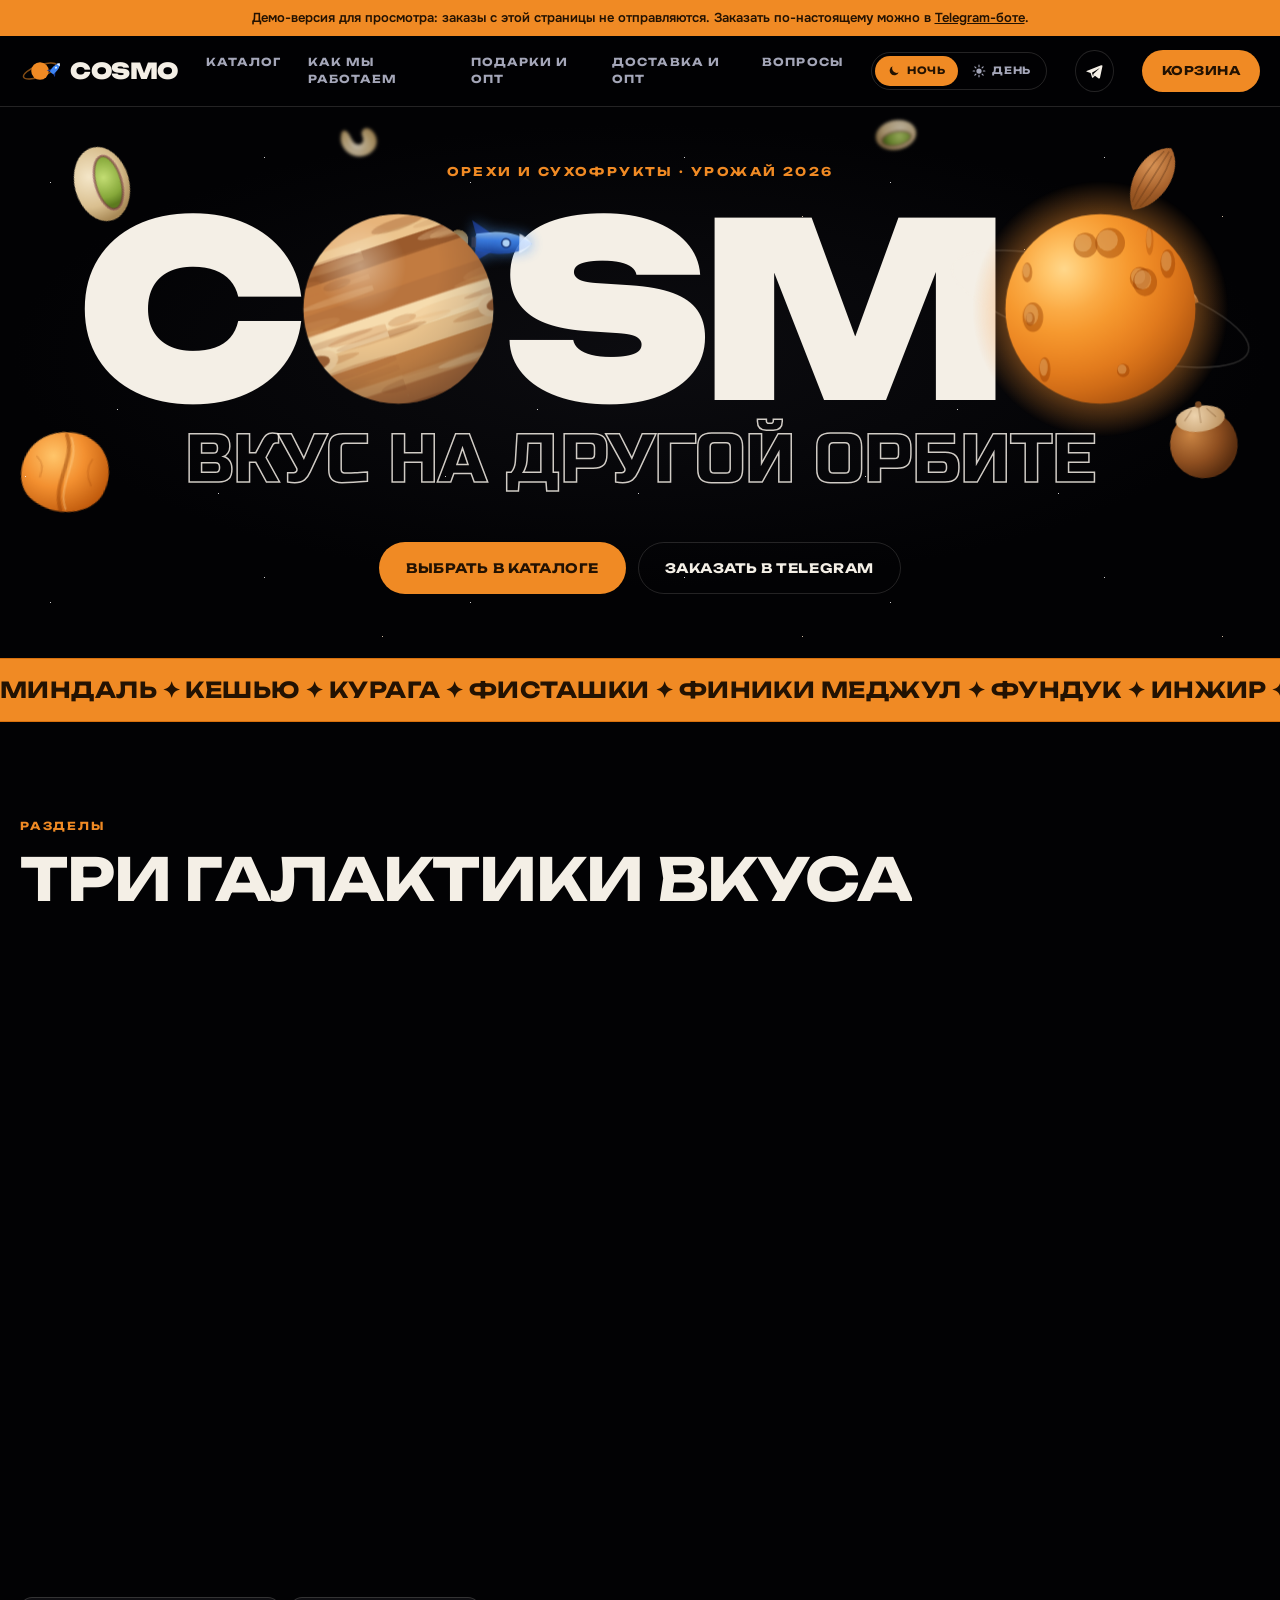
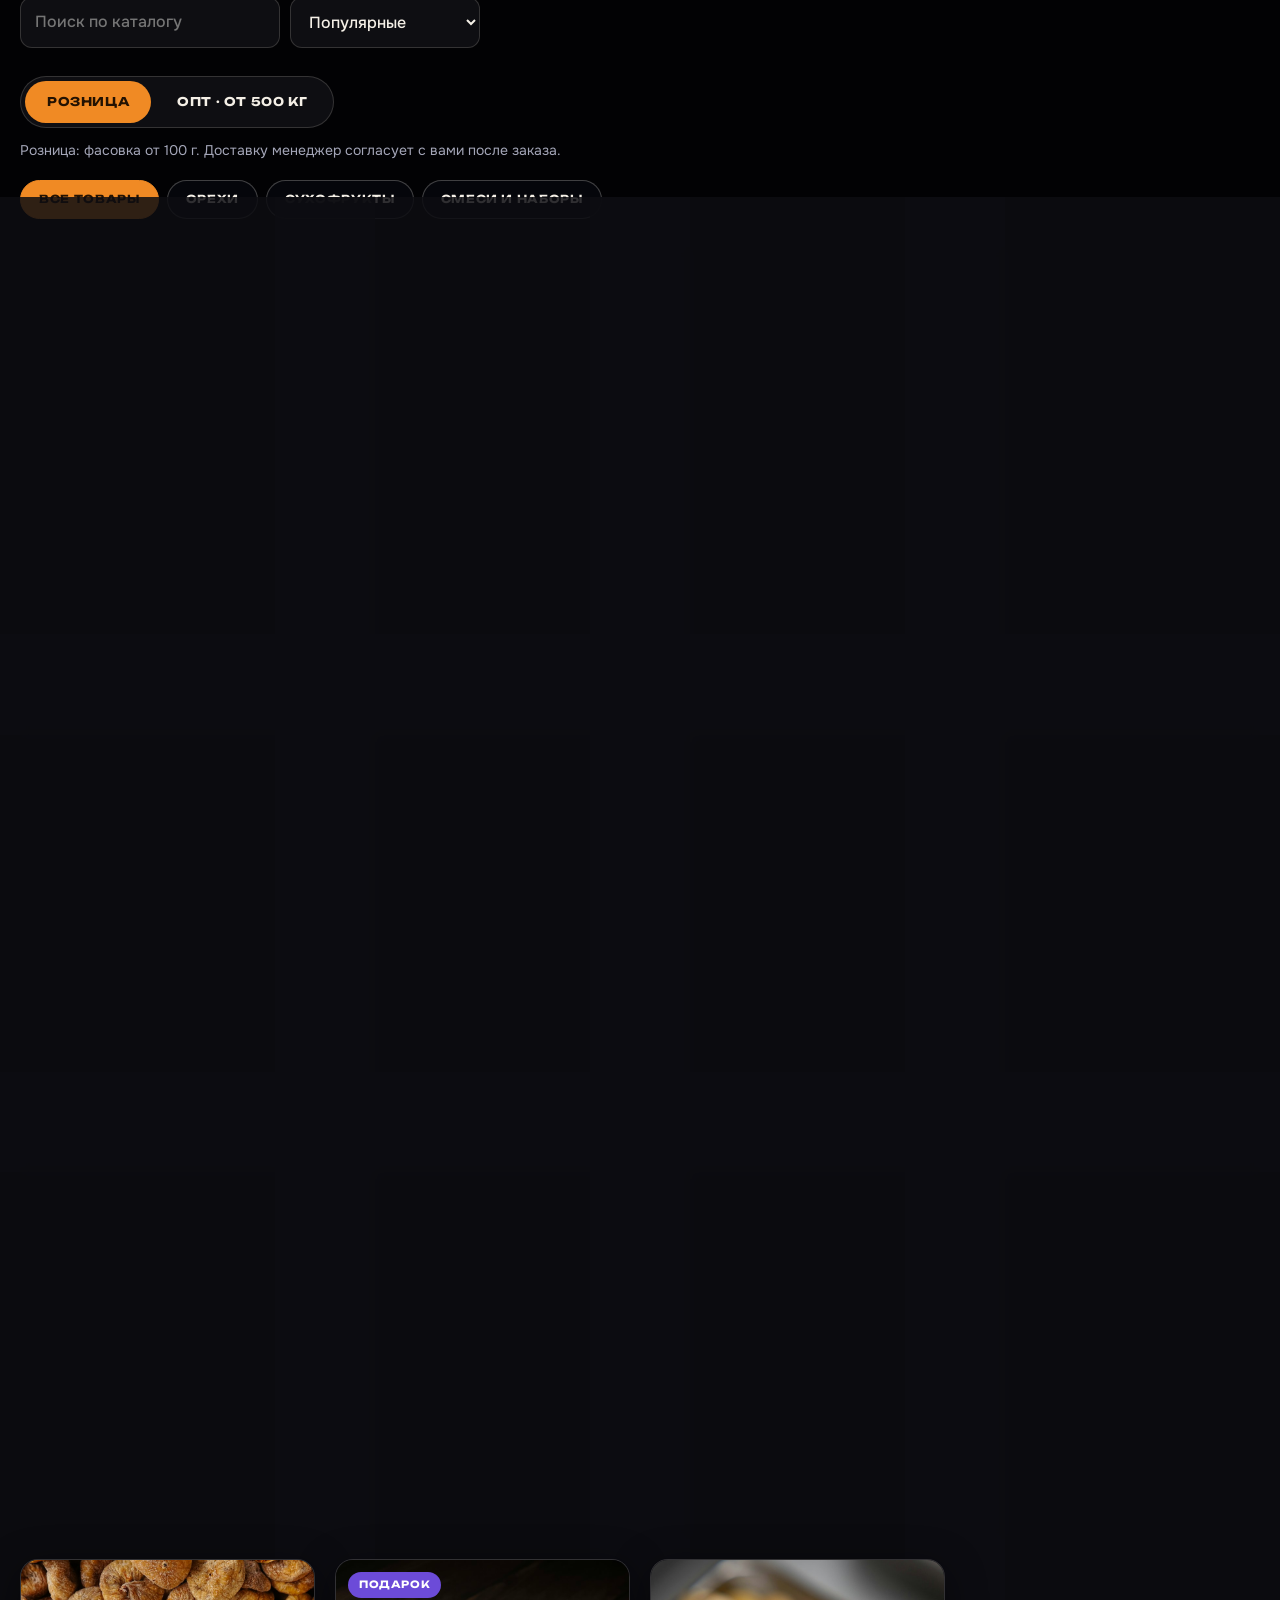
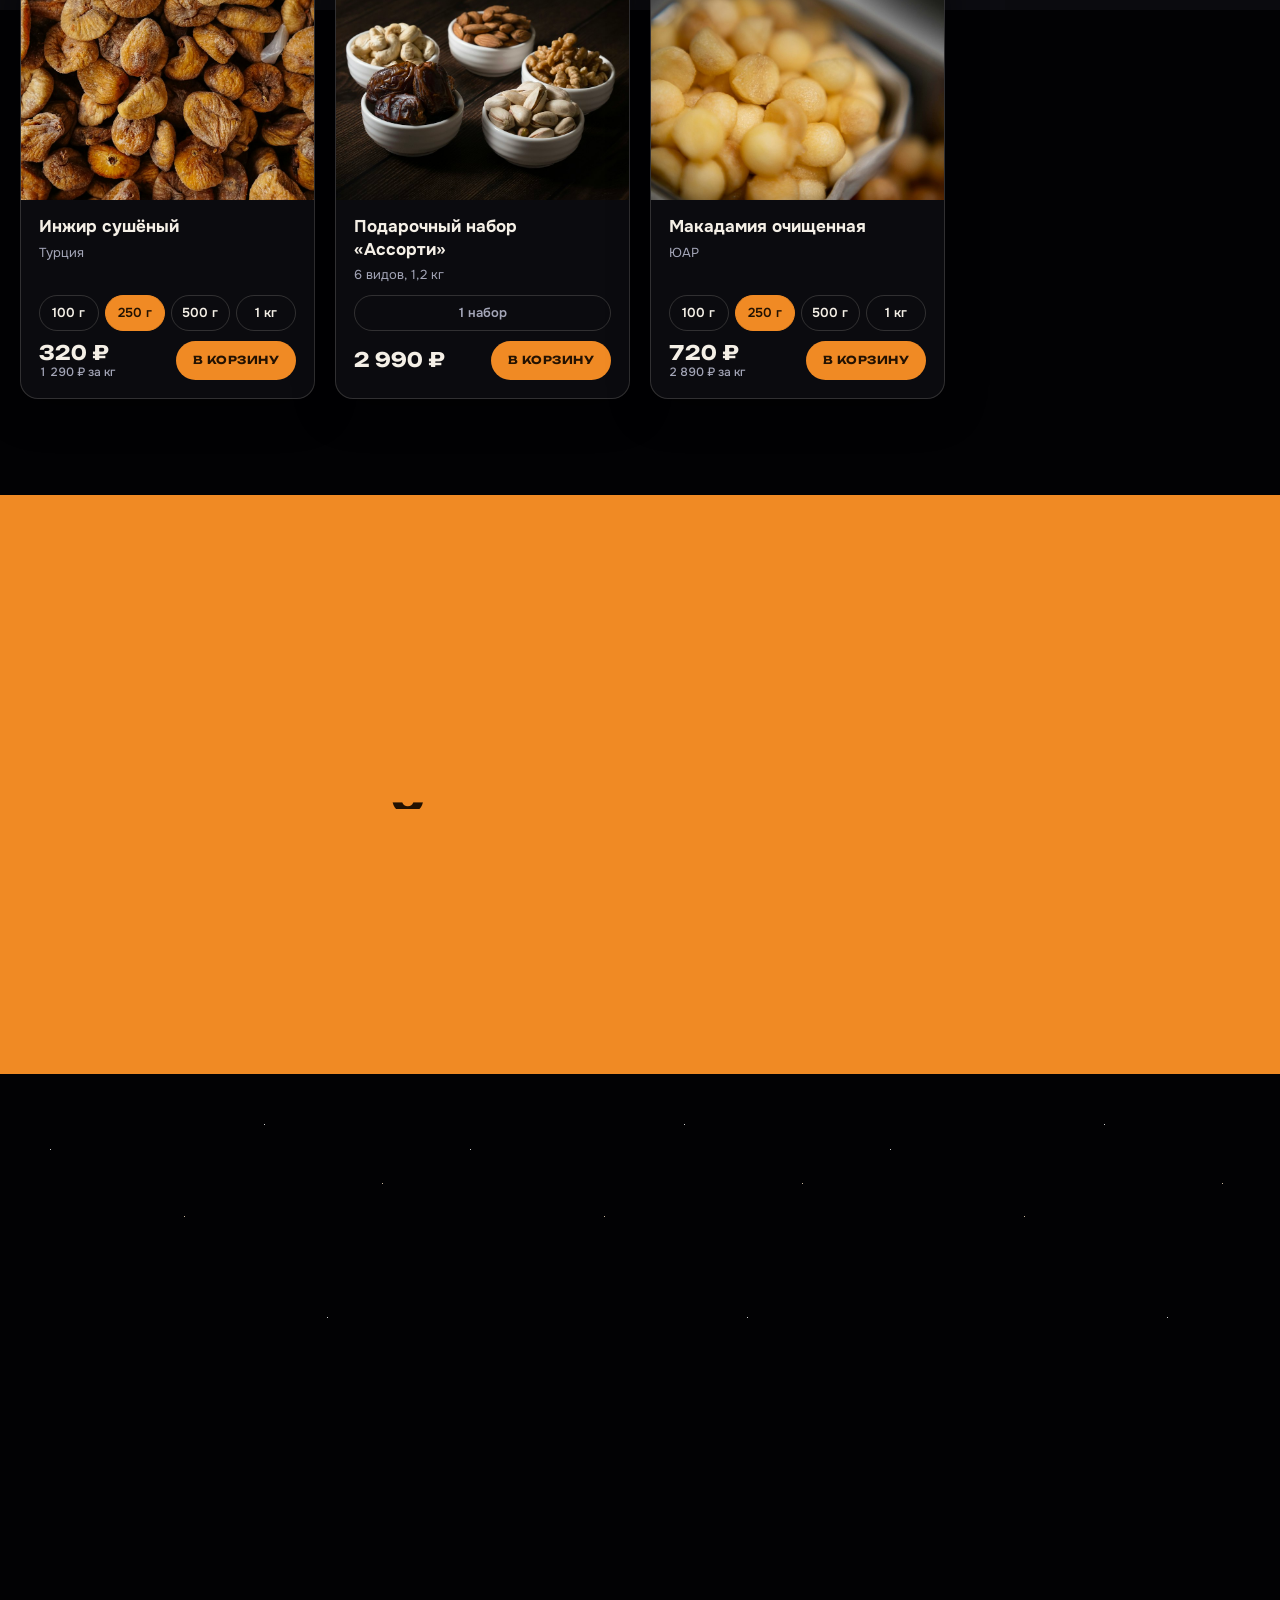
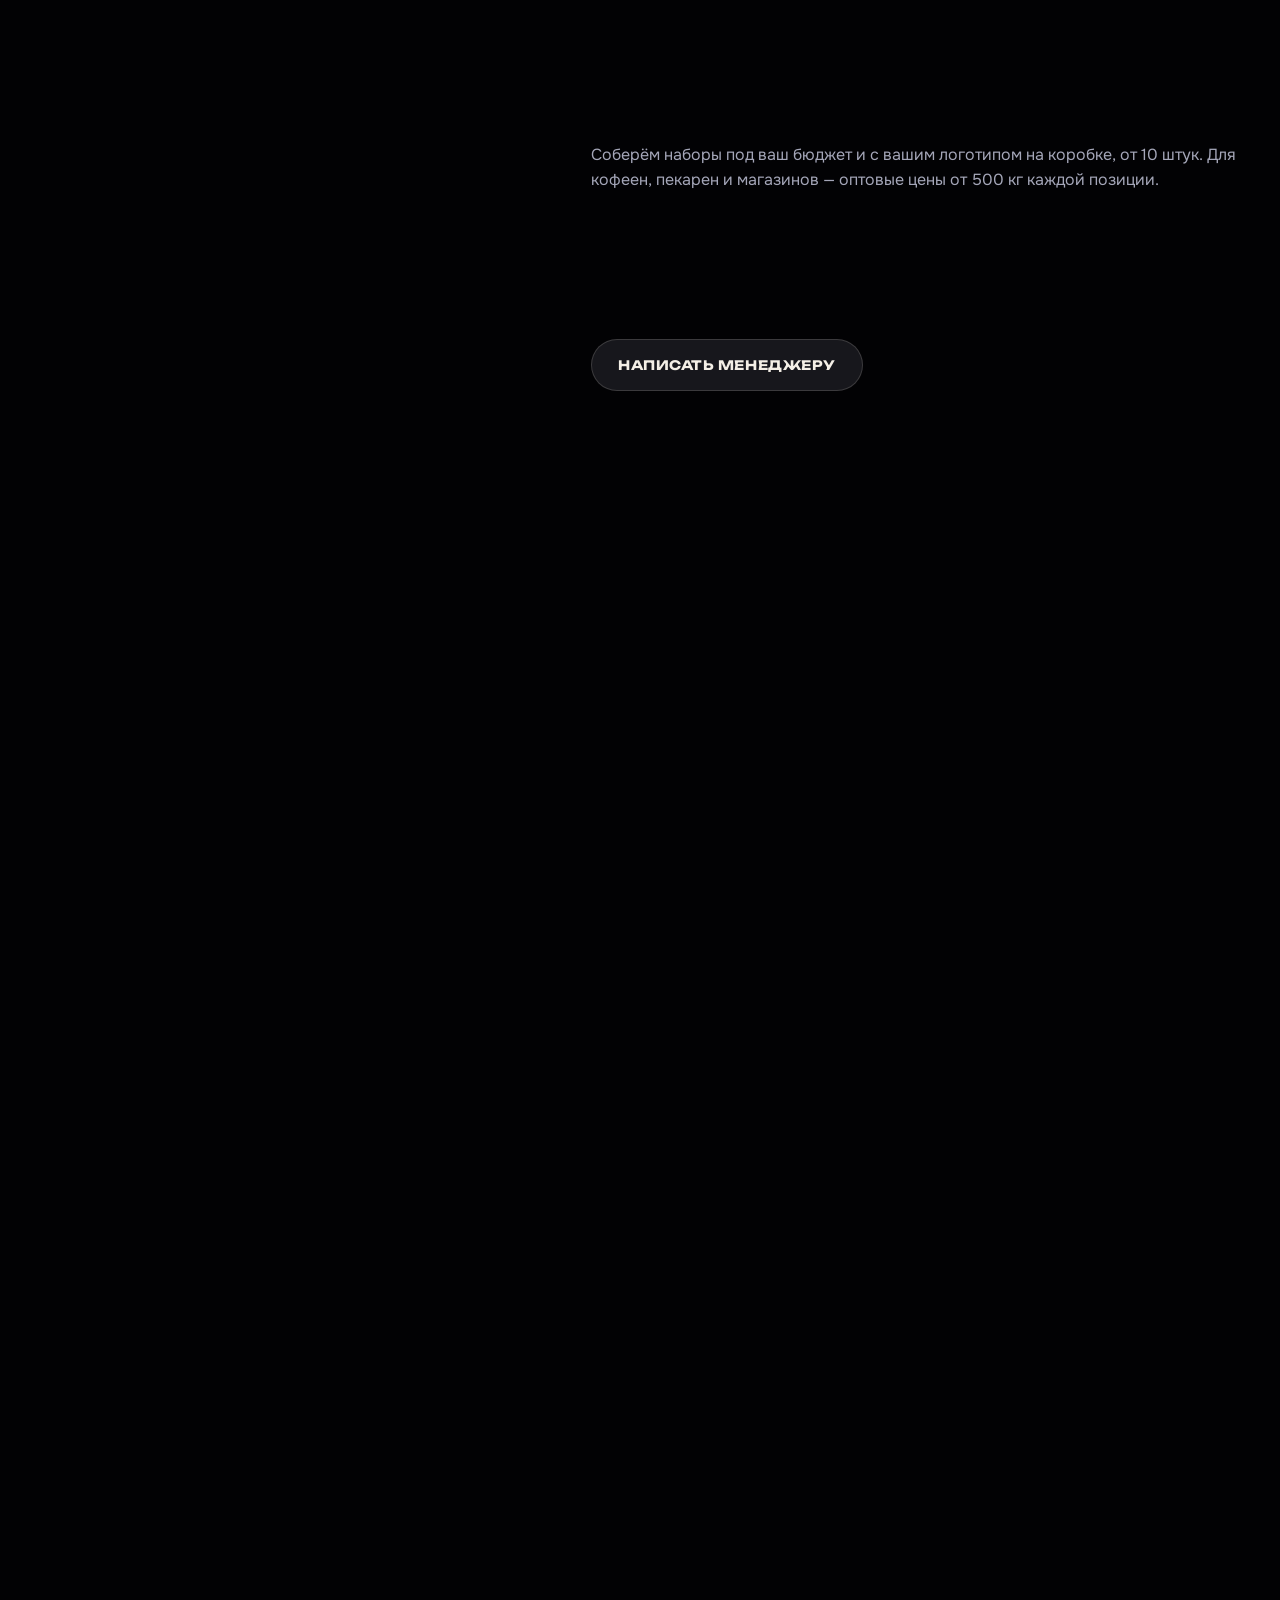
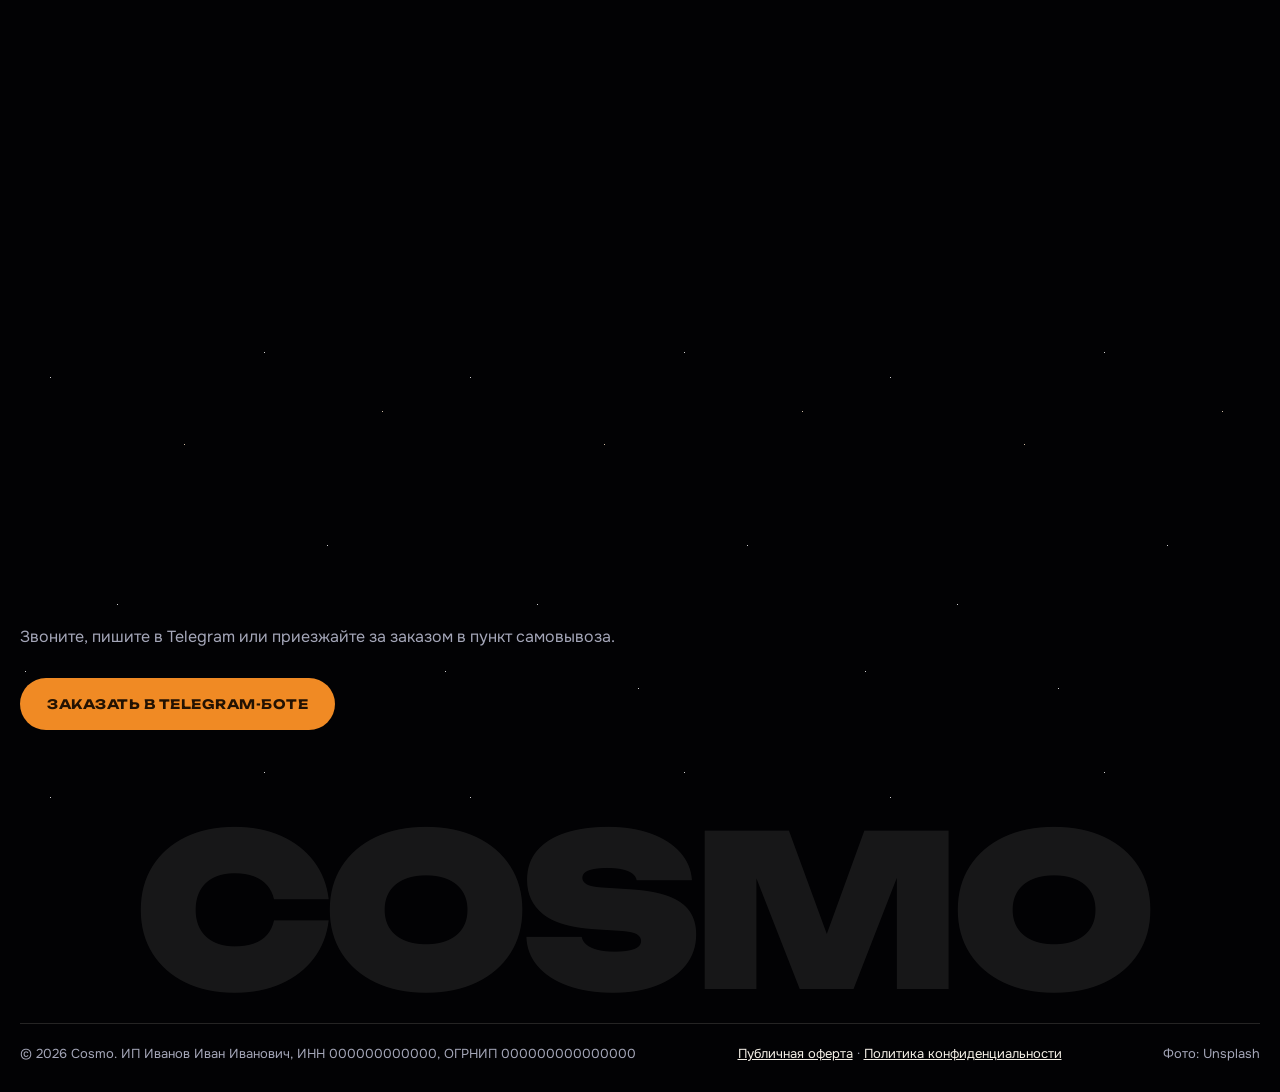
==== commit b6378cac: "Add files via upload" ====
--- a/index.html
+++ b/index.html
@@ -14,7 +14,8 @@
   <link rel="icon" href="data:image/svg+xml,<svg xmlns='http://www.w3.org/2000/svg' viewBox='0 0 32 32'><circle cx='16' cy='16' r='16' fill='%230b0d18'/><circle cx='16' cy='16' r='7' fill='%23f08a24'/><ellipse cx='16' cy='16' rx='13' ry='4' fill='none' stroke='%23f4efe6' stroke-width='1.6' transform='rotate(-20 16 16)'/></svg>">
   <link rel="preconnect" href="https://fonts.googleapis.com">
   <link href="https://fonts.googleapis.com/css2?family=Unbounded:wght@500;700;900&family=Onest:wght@400;500;600;700&family=Russo+One&display=swap" rel="stylesheet">
-  <link rel="stylesheet" href="style.css?v=29">
+  <script>try{if(localStorage.getItem("cosmo-theme")==="day")document.documentElement.dataset.theme="day"}catch(e){}</script>
+  <link rel="stylesheet" href="style.css?v=30">
 </head>
 <body>
   <a class="skip-link" href="#catalog">Перейти к каталогу</a>
@@ -46,7 +47,10 @@
         <a href="#delivery">Доставка и опт</a>
         <a href="#faq">Вопросы</a>
       </nav>
-      <a class="header__tg" data-shop-href="bot" target="_blank" rel="noopener" aria-label="Заказать в Telegram">
+      <div class="theme-switch" role="group" aria-label="Тема сайта">
+        <button type="button" data-theme-set="night" aria-pressed="true"><svg viewBox="0 0 24 24" aria-hidden="true"><path d="M20 14.5A8 8 0 0 1 9.5 4a8 8 0 1 0 10.5 10.5z" fill="currentColor"/></svg><span>Ночь</span></button>
+        <button type="button" data-theme-set="day" aria-pressed="false"><svg viewBox="0 0 24 24" aria-hidden="true"><circle cx="12" cy="12" r="4.5" fill="currentColor"/><path d="M12 2v2.5M12 19.5V22M2 12h2.5M19.5 12H22M4.9 4.9l1.8 1.8M17.3 17.3l1.8 1.8M4.9 19.1l1.8-1.8M17.3 6.7l1.8-1.8" stroke="currentColor" stroke-width="2" stroke-linecap="round"/></svg><span>День</span></button>
+      </div>      <a class="header__tg" data-shop-href="bot" target="_blank" rel="noopener" aria-label="Заказать в Telegram">
         <svg viewBox="0 0 24 24" aria-hidden="true"><path d="M21.5 4.3 2.9 11.5c-1.3.5-1.3 1.2-.2 1.6l4.8 1.5 1.8 5.6c.2.6.4.8.8.8.4 0 .6-.2.8-.4l2.4-2.3 4.9 3.6c.9.5 1.5.2 1.8-.8l3.2-15.1c.3-1.3-.5-1.9-1.7-1.3zM9.3 14.4l9.3-5.9c.4-.3.8-.1.5.2l-7.9 7.2-.3 3.3z" fill="currentColor"/></svg>
       </a>
       <button class="cart-btn" id="cartOpen" aria-label="Открыть корзину">
@@ -299,8 +303,8 @@
 
   <div class="toast" id="toast" role="status" aria-live="polite"></div>
 
-  <script src="shop.js?v=29"></script>
-  <script src="app.js?v=29"></script>
-  <script src="effects.js?v=29"></script>
+  <script src="shop.js?v=30"></script>
+  <script src="app.js?v=30"></script>
+  <script src="effects.js?v=30"></script>
 </body>
 </html>
--- a/style.css
+++ b/style.css
@@ -506,3 +506,38 @@
   .pm__info { padding: 22px 18px; }
   .nutrition b { font-size: 14px; }
 }
+
+/* ---------- Переключатель «Ночь / День» ---------- */
+.theme-switch { display: flex; gap: 2px; padding: 3px; border-radius: 999px; border: 1.5px solid var(--line-on-space); }
+.theme-switch button { display: flex; align-items: center; gap: 6px; padding: 7px 12px; border: 0; border-radius: 999px; background: none; color: var(--muted-on-space); font-family: var(--display); font-size: 10px; font-weight: 700; letter-spacing: .08em; text-transform: uppercase; cursor: pointer; transition: background .2s, color .2s; }
+.theme-switch button:hover { color: var(--cream); }
+.theme-switch button[aria-pressed="true"] { background: var(--accent); color: var(--accent-ink); }
+.theme-switch svg { width: 14px; height: 14px; flex-shrink: 0; }
+@media (max-width: 1100px) { .theme-switch span { display: none; } .theme-switch button { padding: 7px 9px; } }
+
+/* ---------- Дневная тема: всё светлое, оранжевые блоки остаются оранжевыми ---------- */
+:root[data-theme="day"] {
+  color-scheme: light;
+  --space: #ffffff; --space-2: #faf6ef; --paper: #ffffff;
+  --cream: #1d1b26; --cream-2: #f4efe6; --ink: #1d1b26;
+  --muted: #6c6878; --muted-on-space: #6c6878;
+  --line: rgba(29, 27, 38, .13); --line-on-space: rgba(29, 27, 38, .12);
+  --shadow: 0 1px 2px rgba(29, 27, 38, .06), 0 12px 32px rgba(29, 27, 38, .09);
+}
+:root[data-theme="day"] .stars { display: none; }
+:root[data-theme="day"] .header { background: rgba(255, 255, 255, .9); }
+:root[data-theme="day"] .hero { background: radial-gradient(ellipse 70% 60% at 50% 45%, #fff3e2 0%, var(--space) 70%); }
+:root[data-theme="day"] .hero__outline { -webkit-text-stroke-color: rgba(29, 27, 38, .85); }
+:root[data-theme="day"] .orbit { border-color: rgba(29, 27, 38, .25); }
+:root[data-theme="day"] .section--cosmos .chip { border-color: var(--line); background: var(--paper); }
+:root[data-theme="day"] .section--cosmos .card, :root[data-theme="day"] .section--cosmos .world,
+:root[data-theme="day"] .section--cosmos .delivery__card { background: var(--paper); backdrop-filter: none; box-shadow: var(--shadow); }
+:root[data-theme="day"] .world__arrow { background: rgba(255, 255, 255, .88); }
+:root[data-theme="day"] .drawer, :root[data-theme="day"] .modal__box { background: var(--paper); }
+:root[data-theme="day"] .overlay { background: rgba(29, 27, 38, .4); }
+:root[data-theme="day"] .modal { background: rgba(29, 27, 38, .45); }
+:root[data-theme="day"] .doc p, :root[data-theme="day"] .doc li { color: #3d3a48; }
+:root[data-theme="day"] .footer__word { color: rgba(29, 27, 38, .08); }
+:root[data-theme="day"] .footer__word.is-lit { color: transparent; background: radial-gradient(circle at var(--fx) var(--fy), var(--accent) 0, rgba(240, 138, 36, .55) 9%, transparent 24%), linear-gradient(rgba(29, 27, 38, .08), rgba(29, 27, 38, .08)); -webkit-background-clip: text; background-clip: text; }
+:root[data-theme="day"] .toast { background: var(--ink); color: var(--paper); }
+@media (max-width: 520px) { .header__inner { gap: 10px; } .header__tg { flex-shrink: 0; } .theme-switch { flex-shrink: 0; } .theme-switch button { padding: 6px 7px; } }
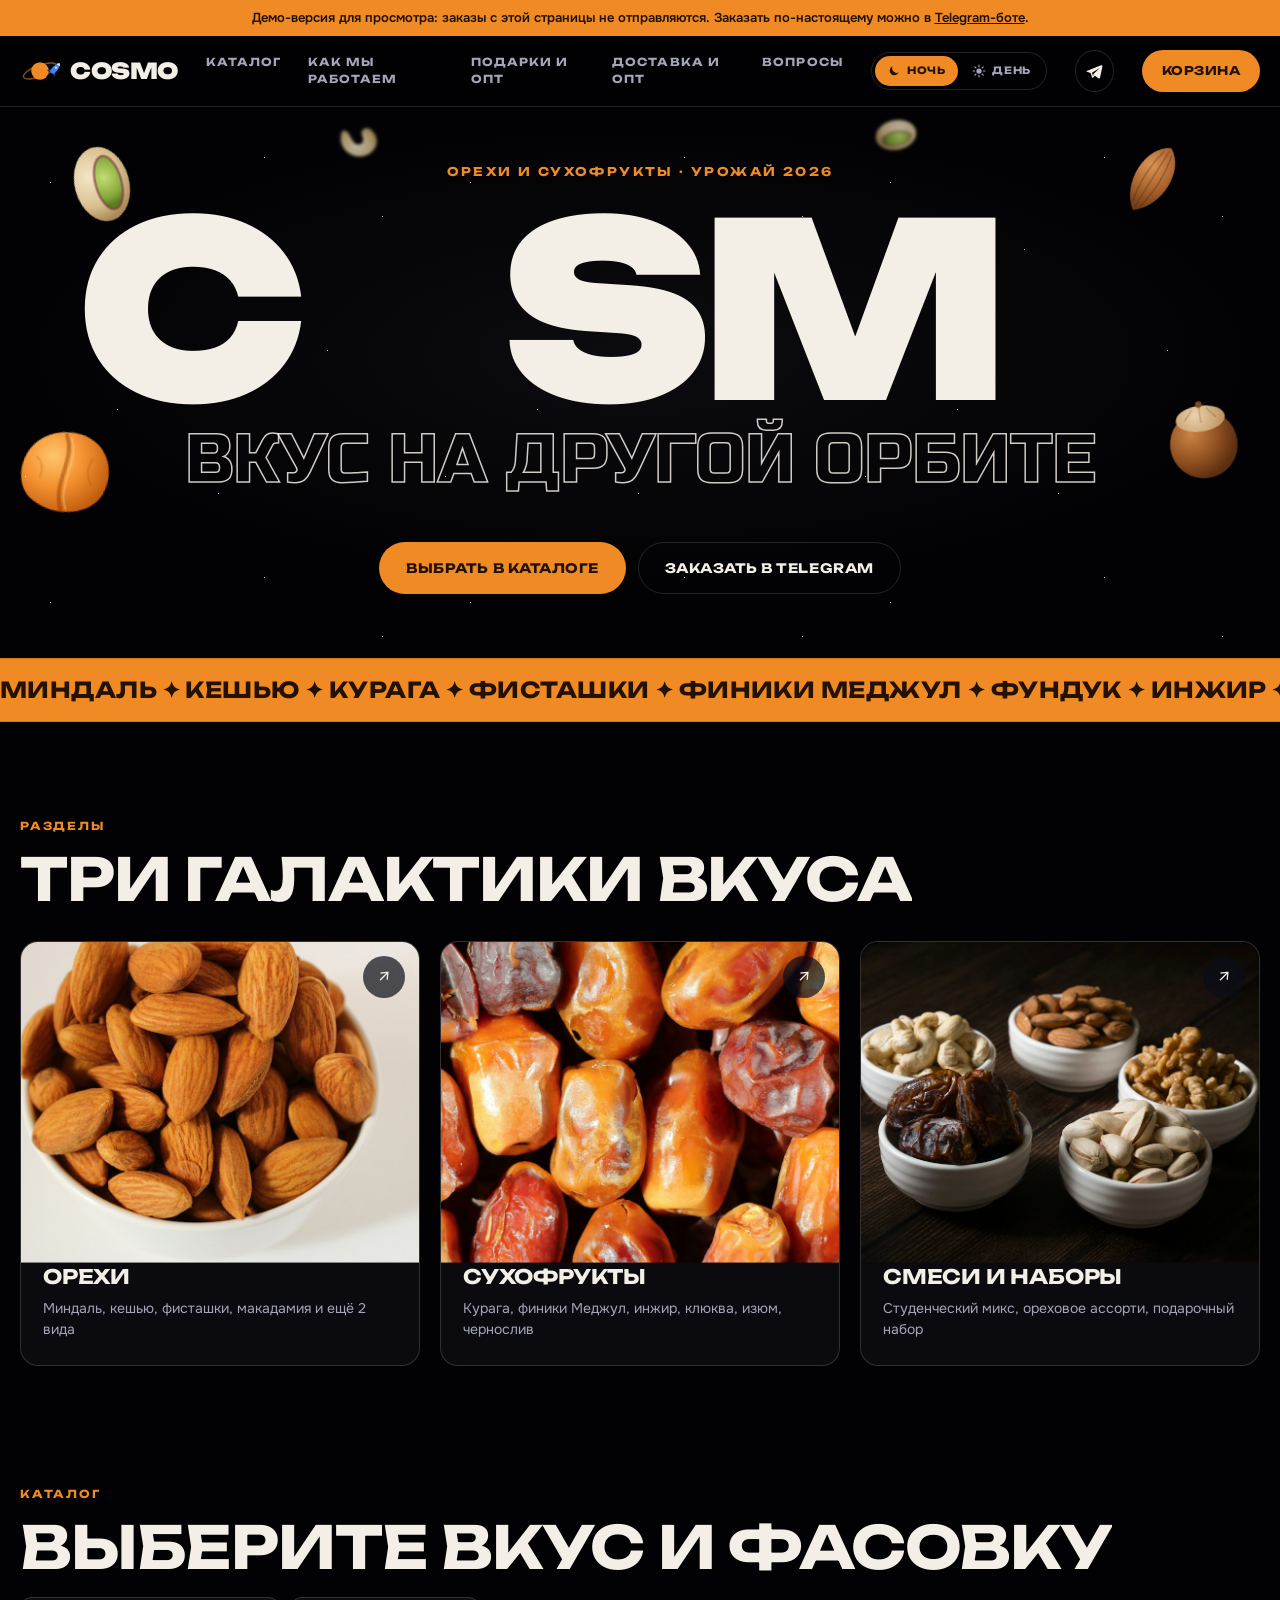
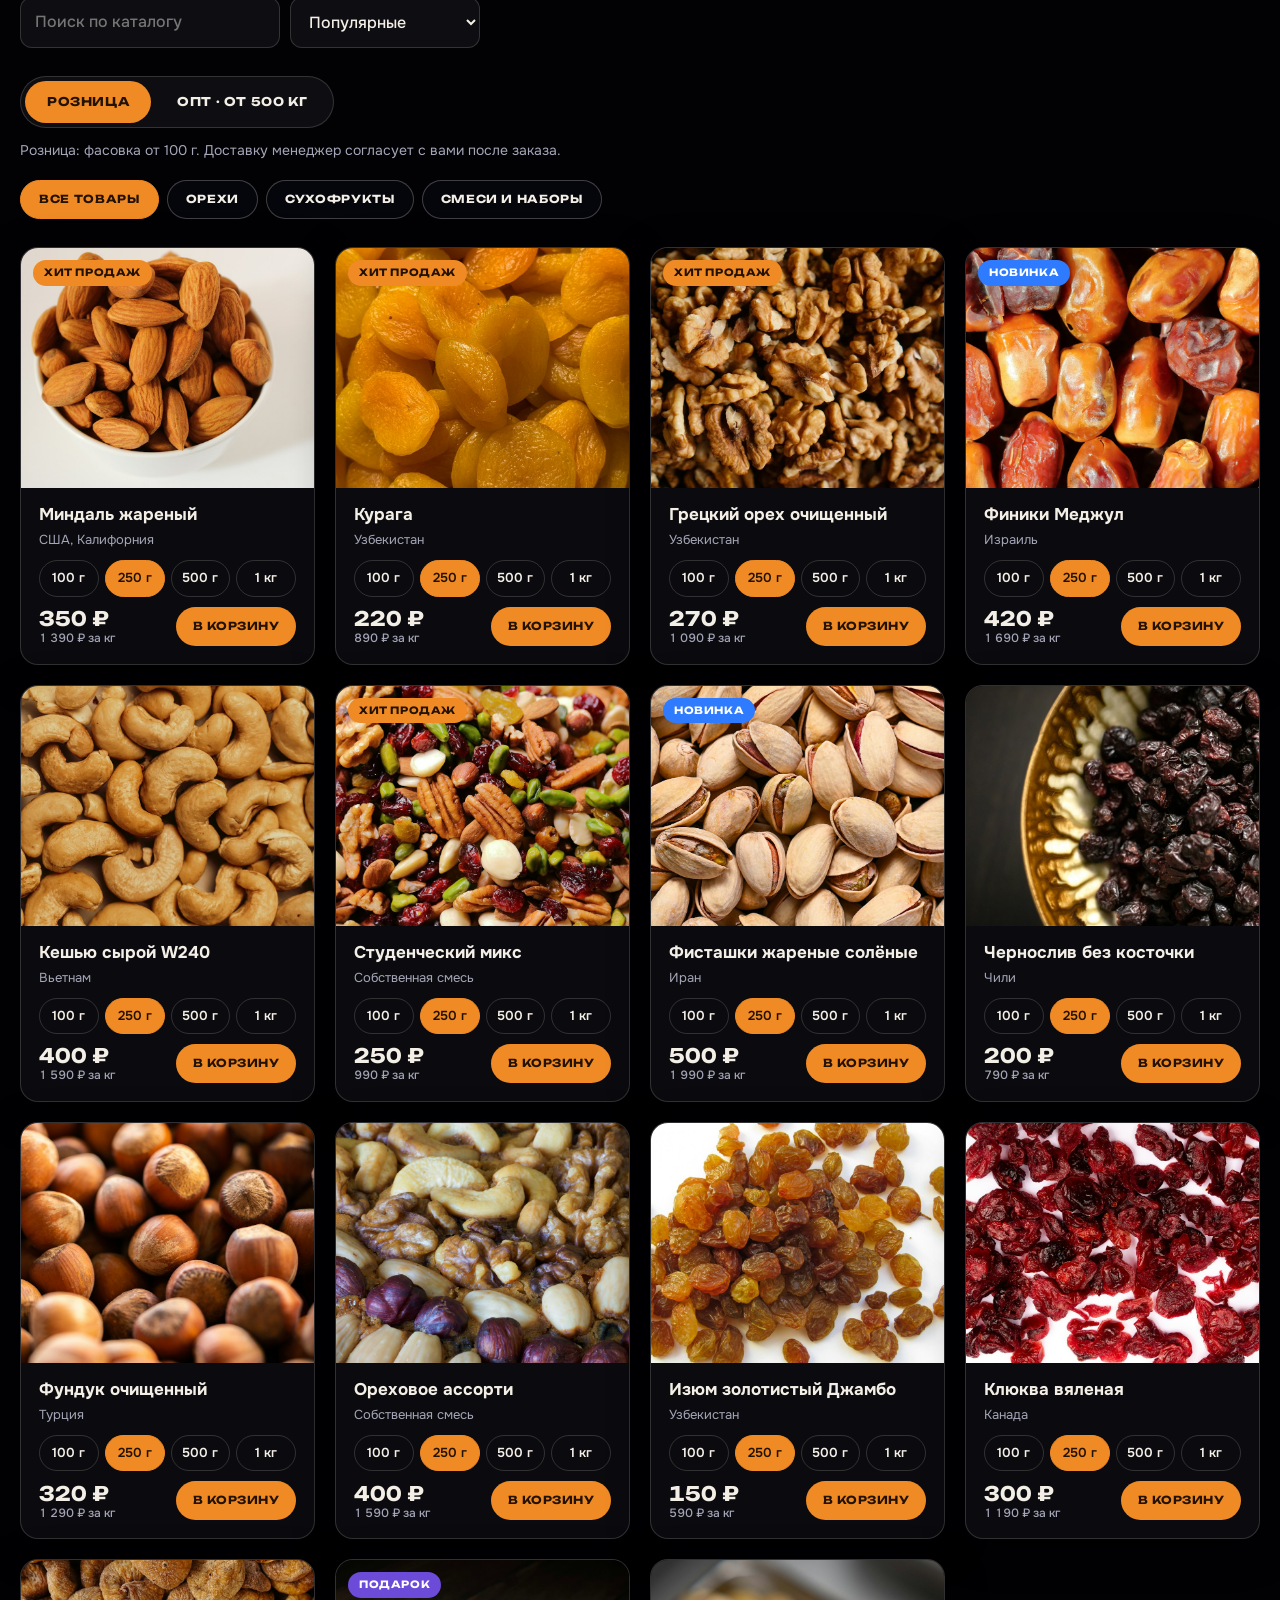
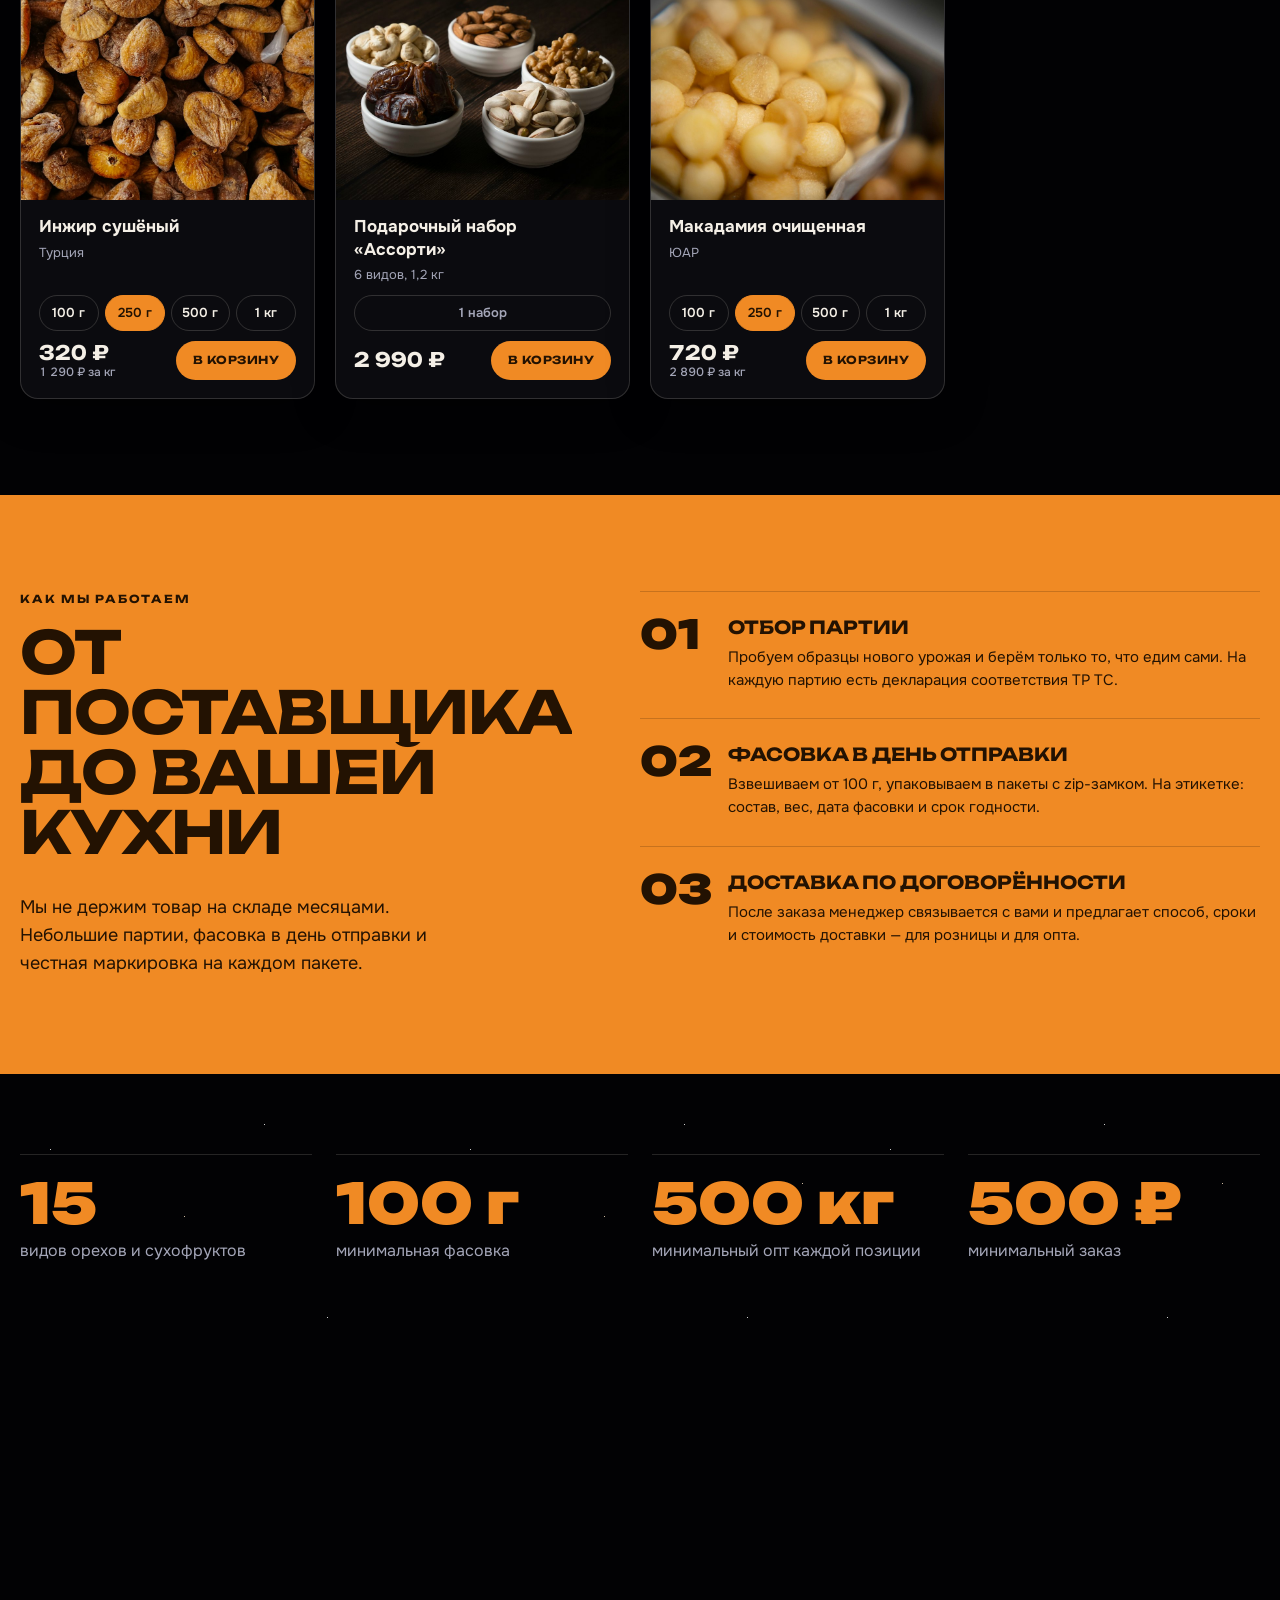
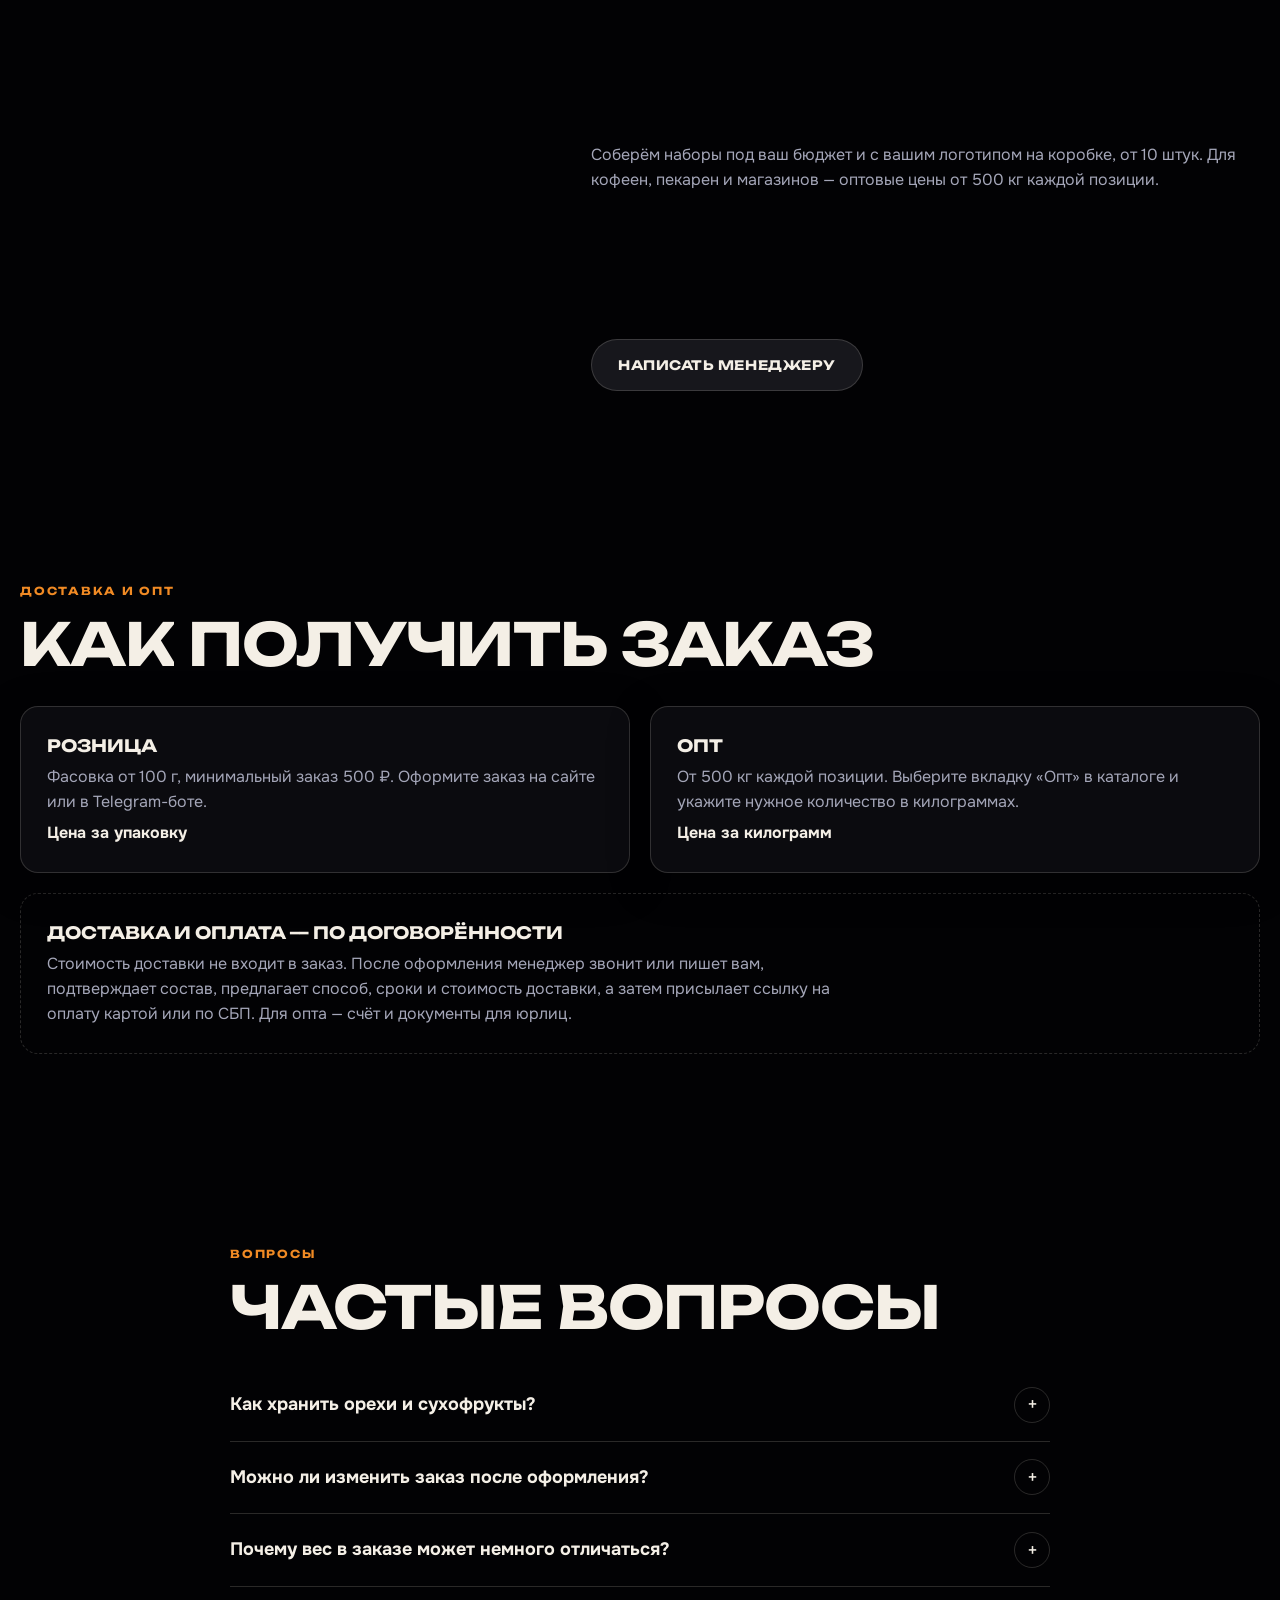
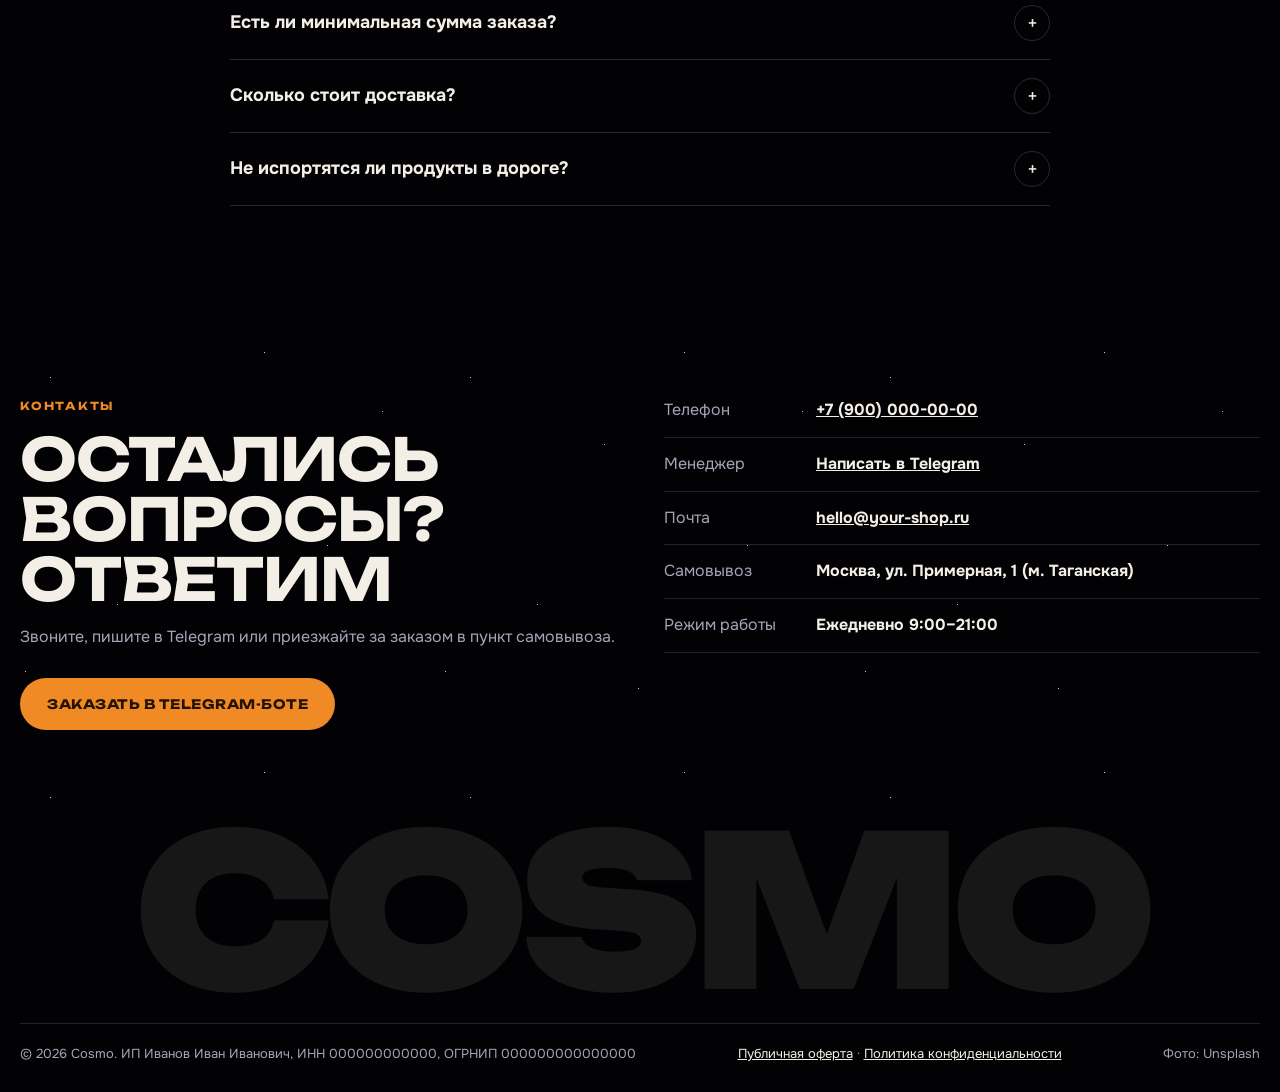
==== commit 1a006640: "Add files via upload" ====
--- a/index.html
+++ b/index.html
@@ -15,7 +15,7 @@
   <link rel="preconnect" href="https://fonts.googleapis.com">
   <link href="https://fonts.googleapis.com/css2?family=Unbounded:wght@500;700;900&family=Onest:wght@400;500;600;700&family=Russo+One&display=swap" rel="stylesheet">
   <script>try{if(localStorage.getItem("cosmo-theme")==="day")document.documentElement.dataset.theme="day"}catch(e){}</script>
-  <link rel="stylesheet" href="style.css?v=30">
+  <link rel="stylesheet" href="style.css?v=31">
 </head>
 <body>
   <a class="skip-link" href="#catalog">Перейти к каталогу</a>
@@ -303,8 +303,8 @@
 
   <div class="toast" id="toast" role="status" aria-live="polite"></div>
 
-  <script src="shop.js?v=30"></script>
-  <script src="app.js?v=30"></script>
-  <script src="effects.js?v=30"></script>
+  <script src="shop.js?v=31"></script>
+  <script src="app.js?v=31"></script>
+  <script src="effects.js?v=31"></script>
 </body>
 </html>
--- a/style.css
+++ b/style.css
@@ -1,511 +1,511 @@
-/* Cosmo: весь сайт — ночной космос, без светлых участков. Карточки и окна — тёмное «стекло»,
-   цвет кураги — единственный яркий акцент. Буквы «О» в названии — живые планеты. */
-:root {
-  color-scheme: dark; /* системные элементы (список сортировки, галочки, прокрутка) тоже тёмные */
-  --space: #020204;
-  --space-2: #0a0a10;
-  --cream: #f4efe6;      /* светлый текст на тёмном */
-  --cream-2: #17171c;    /* второстепенная тёмная поверхность */
-  --paper: #0e0e12;      /* карточки, поля, окна */
-  --ink: #f4efe6;        /* основной текст */
-  --muted: #a4a6b8;
-  --muted-on-space: #a4a6b8;
-  --line: rgba(244, 239, 230, .16);
-  --line-on-space: rgba(244, 239, 230, .14);
-  --accent: #f08a24;
-  --accent-deep: #d8700c;
-  --accent-ink: #231202;
-  --danger: #ff6b55;
-  --display: Unbounded, "Arial Black", Arial, sans-serif;
-  --body: Onest, "Segoe UI", Arial, sans-serif;
-  --radius: 18px;
-  --shadow: 0 1px 2px rgba(0, 0, 0, .3), 0 12px 34px rgba(0, 0, 0, .4);
-}
-
-* { box-sizing: border-box; margin: 0; padding: 0; }
-html { scroll-behavior: smooth; scroll-padding-top: 80px; }
-body { font-family: var(--body); background: var(--space); color: var(--ink); line-height: 1.55; -webkit-font-smoothing: antialiased; }
-select option { background: var(--paper); color: var(--ink); }
-a { color: inherit; }
-button, input, select, textarea { font: inherit; color: inherit; }
-img { max-width: 100%; display: block; }
-h1, h2, h3 { text-wrap: balance; }
-.container { width: min(1240px, 100% - 32px); margin-inline: auto; }
-.container--narrow { width: min(820px, 100% - 32px); }
-.muted { color: var(--muted); }
-.eyebrow { font-family: var(--display); font-size: 11px; font-weight: 700; letter-spacing: .16em; text-transform: uppercase; color: var(--accent); margin-bottom: 14px; }
-.h-display { font-family: var(--display); font-weight: 700; text-transform: uppercase; letter-spacing: -.02em; line-height: 1.02; font-size: clamp(30px, 4.6vw, 60px); margin-bottom: 32px; }
-.hint { font-size: 13px; color: var(--muted); text-align: center; }
-.hint--left { text-align: left; margin-top: 6px; }
-:focus-visible { outline: 2px solid var(--accent); outline-offset: 3px; }
-
-/* Кнопки и поля */
-.btn { display: inline-flex; align-items: center; justify-content: center; gap: 8px; padding: 15px 26px; border-radius: 999px; border: 1.5px solid transparent; font-family: var(--display); font-size: 13px; font-weight: 700; letter-spacing: .04em; text-transform: uppercase; cursor: pointer; text-decoration: none; transition: background .2s, color .2s, border-color .2s, transform .2s; }
-.btn:active { transform: scale(.98); }
-.btn--accent, .btn--primary { background: var(--accent); color: var(--accent-ink); }
-.btn--accent:hover, .btn--primary:hover { background: var(--accent-deep); color: #fff; }
-.btn--accent:disabled, .btn--primary:disabled { opacity: .45; cursor: not-allowed; }
-.btn--line { border-color: var(--line-on-space); color: var(--cream); }
-.btn--line:hover { border-color: var(--cream); }
-.btn--dark { background: var(--cream-2); color: var(--cream); border-color: var(--line); }
-.btn--dark:hover { border-color: var(--cream); }
-.btn--sm { padding: 10px 16px; font-size: 11px; }
-.btn--block { width: 100%; }
-.icon-btn { border: 0; background: var(--cream-2); width: 38px; height: 38px; border-radius: 50%; cursor: pointer; font-size: 14px; }
-.icon-btn:hover { background: var(--line); }
-.input { width: 100%; padding: 12px 14px; border: 1.5px solid var(--line); border-radius: 12px; background: var(--paper); outline: none; font-weight: 500; transition: border-color .2s; }
-.input:focus { border-color: var(--ink); }
-.input.invalid { border-color: var(--danger); }
-
-/* Звёздное небо — несколько слоёв точек, без картинок */
-.stars { position: absolute; inset: 0; pointer-events: none; opacity: .8;
-  background-image:
-    radial-gradient(1.2px 1.2px at 12% 18%, #fff 50%, transparent 51%),
-    radial-gradient(1px 1px at 28% 72%, #fff 50%, transparent 51%),
-    radial-gradient(1.4px 1.4px at 44% 34%, #ffe7c9 50%, transparent 51%),
-    radial-gradient(1px 1px at 63% 12%, #fff 50%, transparent 51%),
-    radial-gradient(1.6px 1.6px at 78% 58%, #fff 50%, transparent 51%),
-    radial-gradient(1px 1px at 91% 26%, #ffe7c9 50%, transparent 51%),
-    radial-gradient(1px 1px at 6% 88%, #fff 50%, transparent 51%),
-    radial-gradient(1.2px 1.2px at 52% 92%, #fff 50%, transparent 51%);
-  background-size: 420px 420px; animation: twinkle 6s ease-in-out infinite alternate; }
-@keyframes twinkle { to { opacity: .45; } }
-
-/* Шапка */
-.header { position: sticky; top: 0; z-index: 20; background: rgba(2, 2, 4, .9); backdrop-filter: blur(12px); color: var(--cream); border-bottom: 1px solid var(--line-on-space); }
-.header__inner { display: flex; align-items: center; gap: 28px; height: 70px; }
-.logo { display: flex; align-items: center; gap: 10px; font-family: var(--display); font-weight: 900; font-size: 22px; letter-spacing: -.02em; text-decoration: none; text-transform: uppercase; }
-.logo svg { width: 40px; height: 40px; color: var(--accent); overflow: visible; }
-.nav { display: flex; gap: 26px; margin-left: auto; font-family: var(--display); font-size: 11px; font-weight: 700; letter-spacing: .1em; text-transform: uppercase; }
-.nav a { text-decoration: none; color: var(--muted-on-space); transition: color .2s; }
-.nav a:hover { color: var(--cream); }
-.header__tg { display: grid; place-items: center; width: 42px; height: 42px; border-radius: 50%; border: 1.5px solid var(--line-on-space); color: var(--cream); }
-.header__tg:hover { border-color: var(--cream); }
-.header__tg svg { width: 18px; height: 18px; }
-.cart-btn { position: relative; padding: 12px 20px; border-radius: 999px; border: 0; background: var(--accent); color: var(--accent-ink); font-family: var(--display); font-size: 12px; font-weight: 700; letter-spacing: .04em; text-transform: uppercase; cursor: pointer; white-space: nowrap; }
-.cart-btn:hover { background: var(--accent-deep); color: #fff; }
-.cart-btn__count { position: absolute; top: -6px; right: -6px; min-width: 22px; height: 22px; padding: 0 6px; border-radius: 11px; background: var(--cream); color: var(--space); font-size: 11px; display: grid; place-items: center; }
-.cart-btn__count[hidden] { display: none; }
-.cart-btn.bump { animation: bump .35s; }
-@keyframes bump { 50% { transform: scale(1.08); } }
-
-/* Первый экран */
-.hero { position: relative; overflow: hidden; background: radial-gradient(ellipse 70% 60% at 50% 45%, #0c0c10 0%, var(--space) 70%); color: var(--cream); padding-block: 56px 64px; }
-.hero__inner { position: relative; display: flex; flex-direction: column; align-items: center; text-align: center; }
-.hero__kicker { font-family: var(--display); font-size: 12px; font-weight: 700; letter-spacing: .2em; text-transform: uppercase; color: var(--accent); }
-.hero__word { font-family: var(--display); font-weight: 900; font-size: clamp(56px, 19vw, 280px); line-height: .9; letter-spacing: -.05em; display: flex; align-items: center; justify-content: center; margin: 18px 0 6px; }
-.planet { position: relative; display: inline-block; width: .78em; height: .78em; margin: 0 .03em; }
-.planet img { width: 100%; height: 100%; object-fit: cover; border-radius: 50%; box-shadow: inset -.08em -.08em .2em rgba(0, 0, 0, .5), 0 0 .3em rgba(240, 138, 36, .35); }
-.planet::after { content: ''; position: absolute; inset: 0; border-radius: 50%; background: radial-gradient(circle at 32% 28%, rgba(255, 255, 255, .28), transparent 45%), radial-gradient(circle at 70% 75%, rgba(0, 0, 0, .45), transparent 60%); }
-.orbit { position: absolute; left: 50%; top: 50%; width: 1.5em; height: .42em; border: 2px solid rgba(244, 239, 230, .5); border-radius: 50%; transform: translate(-50%, -50%) rotate(-18deg); pointer-events: none; }
-.orbit::before { content: ''; position: absolute; width: .08em; height: .08em; border-radius: 50%; background: var(--accent); box-shadow: 0 0 .1em var(--accent); top: -.04em; left: 50%; animation: moon 7s linear infinite; offset-path: ellipse(50% 50% at 50% 50%); offset-distance: 0%; }
-.planet--b .orbit { transform: translate(-50%, -50%) rotate(16deg); }
-.planet--b .orbit::before { animation-duration: 9s; animation-direction: reverse; }
-@keyframes moon { to { offset-distance: 100%; } }
-.planet--a { animation: drift 8s ease-in-out infinite; }
-.planet--b { animation: drift 8s ease-in-out -4s infinite; }
-@keyframes drift { 50% { transform: translateY(-.04em) rotate(4deg); } }
-.hero__outline { font-family: "Russo One", var(--display); font-weight: 400; letter-spacing: .02em; text-transform: uppercase; font-size: clamp(22px, 5.4vw, 72px); line-height: 1; letter-spacing: -.01em; color: transparent; -webkit-text-stroke: 1.5px rgba(244, 239, 230, .85); }
-.hero__bottom { display: flex; justify-content: center; width: 100%; margin-top: 48px; }
-.hero__lead { color: var(--muted-on-space); font-size: 17px; max-width: 520px; }
-.hero__actions { display: flex; flex-wrap: wrap; gap: 12px; justify-content: center; }
-
-/* Бегущая строка */
-.ticker { background: var(--accent); color: var(--accent-ink); overflow: hidden; border-block: 1px solid var(--accent-deep); }
-.ticker__track { display: flex; width: max-content; animation: ticker 40s linear infinite; }
-.ticker span { font-family: var(--display); font-weight: 700; font-size: clamp(16px, 2vw, 22px); text-transform: uppercase; letter-spacing: .02em; padding-block: 14px; white-space: nowrap; }
-@keyframes ticker { to { transform: translateX(-50%); } }
-
-/* Секции */
-.section { position: relative; padding-block: 96px; }
-.section--tight { padding-top: 24px; }
-.section--cream { background: var(--space); }
-.section--space { background: var(--space); color: var(--cream); overflow: hidden; }
-.section--space .muted { color: var(--muted-on-space); }
-.section--space .eyebrow { color: var(--accent); }
-.section--accent { background: var(--accent); color: var(--accent-ink); }
-.section--accent .eyebrow { color: var(--accent-ink); opacity: .7; }
-.section__head { display: flex; justify-content: space-between; align-items: flex-end; gap: 20px; flex-wrap: wrap; }
-.section__head .h-display { margin-bottom: 0; }
-.tools { display: flex; gap: 10px; flex-wrap: wrap; }
-.tools #search { width: 260px; }
-.tools #sort { width: 190px; }
-
-/* Тёмные зоны за разделами, каталогом, подарками, доставкой и вопросами */
-.cosmos-zone { position: relative; background: var(--space); overflow: hidden; }
-.section--cosmos { background: transparent; color: var(--cream); }
-.section--cosmos > .container { position: relative; z-index: 1; }
-.section--cosmos .eyebrow { color: var(--accent); }
-.section--cosmos .empty { color: var(--muted-on-space); }
-.section--cosmos .chip { border-color: rgba(244, 239, 230, .25); color: var(--cream); background: rgba(11, 13, 24, .4); }
-.section--cosmos .chip:hover { border-color: var(--cream); }
-.section--cosmos .chip.active { background: var(--accent); border-color: var(--accent); color: var(--accent-ink); }
-.section--cosmos .card, .section--cosmos .delivery__card { box-shadow: 0 10px 40px rgba(0, 0, 0, .45); }
-/* Карточки поверх звёзд — полупрозрачное тёмное «стекло» */
-.section--cosmos .card, .section--cosmos .world, .section--cosmos .delivery__card {
-  background: rgba(14, 14, 18, .85); backdrop-filter: blur(6px); border: 1px solid var(--line);
-}
-
-/* Светлая зона: разделы и каталог на белом фоне, остальной сайт тёмный.
-   Переопределяем токены — компоненты внутри сами берут светлые цвета */
-.zone-light {
-  color-scheme: light;
-  --space: #ffffff; --space-2: #faf6ef; --paper: #ffffff;
-  --cream: #1d1b26; --cream-2: #f4efe6; --ink: #1d1b26;
-  --muted: #6c6878; --muted-on-space: #6c6878;
-  --line: rgba(29, 27, 38, .13); --line-on-space: rgba(29, 27, 38, .12);
-  --shadow: 0 1px 2px rgba(29, 27, 38, .06), 0 12px 32px rgba(29, 27, 38, .09);
-  background: #ffffff; color: var(--ink);
-}
-.zone-light .stars { display: none; }
-.zone-light .section--cosmos .chip { border-color: var(--line); background: var(--paper); }
-.zone-light .section--cosmos .card, .zone-light .section--cosmos .delivery__card { box-shadow: var(--shadow); }
-.zone-light .section--cosmos .card, .zone-light .section--cosmos .world, .zone-light .section--cosmos .delivery__card { background: var(--paper); backdrop-filter: none; }
-.zone-light .world__arrow { background: rgba(255, 255, 255, .88); }
-
-/* Разделы-«галактики» */
-.worlds { display: grid; grid-template-columns: repeat(3, 1fr); gap: 20px; }
-.world { position: relative; display: flex; flex-direction: column; text-align: left; border: 0; padding: 0; background: var(--cream-2); border-radius: var(--radius); overflow: hidden; cursor: pointer; }
-.world img { width: 100%; aspect-ratio: 4 / 3; object-fit: cover; transition: transform .5s; }
-.world:hover img { transform: scale(1.05); }
-.world__body { display: flex; flex-direction: column; gap: 6px; padding: 20px 22px 24px; }
-.world__body b { font-family: var(--display); font-size: 20px; text-transform: uppercase; letter-spacing: -.01em; }
-.world__body small { color: var(--muted); font-size: 14px; }
-.world__arrow { position: absolute; top: 14px; right: 14px; width: 42px; height: 42px; border-radius: 50%; background: rgba(11, 13, 24, .7); color: var(--cream); display: grid; place-items: center; font-size: 18px; transition: background .2s, color .2s; }
-.world:hover .world__arrow { background: var(--accent); color: var(--accent-ink); }
-
-/* Каталог */
-/* Вкладки каталога: розница / опт */
-.modes { display: inline-flex; gap: 4px; padding: 4px; margin-top: 28px; border-radius: 999px; background: var(--paper); border: 1px solid var(--line); }
-.mode { padding: 12px 22px; border: 0; border-radius: 999px; background: transparent; font-family: var(--display); font-size: 12px; font-weight: 700; letter-spacing: .05em; text-transform: uppercase; cursor: pointer; transition: background .2s, color .2s; }
-.mode:hover { color: var(--accent); }
-.mode.active { background: var(--accent); color: var(--accent-ink); }
-.mode-note { margin-top: 12px; color: var(--muted); font-size: 14px; max-width: 680px; }
-.mode-note + .chips { margin-top: 18px; }
-.tag.tag--opt { background: #2bb673; color: #06210f; }
-
-/* Опт: количество в килограммах */
-.kg { display: flex; align-items: center; gap: 6px; }
-.kg__btn { width: 34px; height: 34px; flex-shrink: 0; border-radius: 50%; border: 1.5px solid var(--line); background: none; font-size: 18px; font-weight: 700; cursor: pointer; }
-.kg__btn:hover { border-color: var(--accent); color: var(--accent); }
-.kg__field { flex: 1; display: flex; align-items: center; gap: 6px; padding: 0 12px; height: 34px; border-radius: 999px; border: 1.5px solid var(--line); background: var(--cream-2); }
-.kg__field:focus-within { border-color: var(--accent); }
-.kg__input { width: 100%; min-width: 0; border: 0; background: none; outline: none; font-weight: 700; text-align: right; -moz-appearance: textfield; }
-.kg__input::-webkit-outer-spin-button, .kg__input::-webkit-inner-spin-button { -webkit-appearance: none; margin: 0; }
-.kg__field span { color: var(--muted); font-size: 13px; }
-.cart-item__opt { display: inline-block; padding: 1px 7px; border-radius: 999px; background: #2bb673; color: #06210f; font-size: 11px; font-weight: 700; text-transform: uppercase; }
-.pm__opt { padding: 10px 14px; border-radius: 12px; background: rgba(43, 182, 115, .12); border: 1px solid rgba(43, 182, 115, .35); font-size: 14px; }
-.field__opt { color: var(--muted); font-weight: 500; }
-.field__note { margin-top: -6px; color: var(--muted); font-size: 13px; }
-
-.chips { display: flex; gap: 8px; flex-wrap: wrap; margin: 28px 0; }
-.chip { padding: 10px 18px; border-radius: 999px; border: 1.5px solid var(--line); background: transparent; font-family: var(--display); font-size: 11px; font-weight: 700; letter-spacing: .06em; text-transform: uppercase; cursor: pointer; transition: .2s; }
-.chip:hover { border-color: var(--ink); }
-.chip.active { background: var(--accent); border-color: var(--accent); color: var(--accent-ink); }
-.grid { display: grid; grid-template-columns: repeat(auto-fill, minmax(260px, 1fr)); gap: 20px; }
-.card { background: var(--paper); border-radius: var(--radius); display: flex; flex-direction: column; overflow: hidden; box-shadow: var(--shadow); }
-.card__img { position: relative; display: block; border: 0; padding: 0; cursor: pointer; background: var(--cream-2); overflow: hidden; }
-.card__img img { width: 100%; aspect-ratio: 1; object-fit: cover; transition: transform .5s; }
-.card:hover .card__img img { transform: scale(1.05); }
-.tag { position: absolute; top: 12px; left: 12px; padding: 5px 11px; border-radius: 999px; background: var(--paper); font-family: var(--display); font-size: 10px; font-weight: 700; letter-spacing: .06em; text-transform: uppercase; }
-.tag--hit { background: var(--accent); color: var(--accent-ink); }
-.tag--new { background: #2f7bff; color: #fff; }
-.tag--gift { background: #6c4bd8; color: #fff; }
-.tag--inline { position: static; align-self: flex-start; margin-bottom: -2px; }
-.card__body { padding: 16px 18px 18px; display: flex; flex-direction: column; gap: 10px; flex: 1; }
-.card__title { border: 0; background: none; padding: 0; text-align: left; font-size: 17px; font-weight: 700; cursor: pointer; line-height: 1.3; }
-.card__title:hover { color: var(--accent-deep); }
-.card__origin { font-size: 13px; color: var(--muted); margin-top: -6px; flex: 1; }
-.weights { display: flex; gap: 6px; }
-.weight { flex: 1; padding: 7px 0; border-radius: 999px; border: 1.5px solid var(--line); background: none; font-size: 13px; font-weight: 600; cursor: pointer; text-align: center; }
-.weight:hover { border-color: var(--muted); }
-.weight.active { border-color: var(--accent); background: var(--accent); color: var(--accent-ink); }
-.weight--static { cursor: default; color: var(--muted); }
-.card__foot { display: flex; align-items: center; justify-content: space-between; gap: 10px; }
-.price { font-family: var(--display); font-size: 20px; font-weight: 700; line-height: 1.2; font-variant-numeric: tabular-nums; }
-.price small { display: block; font-family: var(--body); font-size: 12px; font-weight: 500; color: var(--muted); }
-.empty { grid-column: 1 / -1; text-align: center; color: var(--muted); padding: 40px 0; }
-
-/* Как мы работаем — реальная последовательность, поэтому шаги пронумерованы */
-.how { display: grid; grid-template-columns: 1fr 1.1fr; gap: 56px; align-items: start; }
-.how__lead { font-size: 18px; max-width: 460px; }
-.steps { list-style: none; counter-reset: step; display: grid; gap: 4px; }
-.steps li { counter-increment: step; display: grid; grid-template-columns: 72px 1fr; gap: 4px 16px; padding: 22px 0; border-top: 1.5px solid rgba(35, 18, 2, .2); }
-.steps li::before { content: '0' counter(step); grid-row: span 2; font-family: var(--display); font-size: 40px; font-weight: 900; line-height: 1; }
-.steps b { font-family: var(--display); font-size: 18px; text-transform: uppercase; }
-.steps span { font-size: 15px; }
-
-/* Цифры */
-.stats { display: grid; grid-template-columns: repeat(4, 1fr); gap: 24px; position: relative; }
-.stats div { display: flex; flex-direction: column; gap: 8px; padding-top: 20px; border-top: 1px solid var(--line-on-space); }
-.stats b { font-family: var(--display); font-size: clamp(32px, 4.4vw, 56px); font-weight: 900; line-height: 1; color: var(--accent); white-space: nowrap; }
-.stats span { color: var(--muted-on-space); }
-.stats-band { padding-block: 80px; }
-
-/* Подарки */
-.split { display: grid; grid-template-columns: 1fr 1fr; gap: 56px; align-items: center; }
-.split__img { width: 100%; aspect-ratio: 5 / 4; object-fit: cover; border-radius: var(--radius); background: var(--cream-2); }
-.checks { list-style: none; margin: 22px 0 30px; display: grid; gap: 10px; }
-.checks li { padding-left: 28px; position: relative; }
-.checks li::before { content: ''; position: absolute; left: 2px; top: 7px; width: 11px; height: 11px; border-radius: 50%; background: var(--accent); box-shadow: 0 0 0 4px rgba(240, 138, 36, .2); }
-
-/* Доставка */
-.delivery { display: grid; grid-template-columns: repeat(2, 1fr); gap: 20px; }
-.delivery__card { background: var(--paper); border-radius: var(--radius); padding: 26px; display: flex; flex-direction: column; gap: 6px; box-shadow: var(--shadow); }
-.delivery__card h3 { font-family: var(--display); font-size: 17px; text-transform: uppercase; }
-.delivery__card p { color: var(--muted); flex: 1; }
-.pay { margin-top: 20px; padding: 26px; border: 1.5px dashed var(--line); border-radius: var(--radius); }
-.pay h3 { font-family: var(--display); font-size: 17px; text-transform: uppercase; margin-bottom: 6px; }
-.pay p { color: var(--muted); max-width: 820px; }
-
-/* Вопросы */
-.faq { border-bottom: 1.5px solid var(--line); }
-.faq summary { cursor: pointer; list-style: none; padding: 22px 48px 22px 0; font-weight: 700; font-size: 18px; position: relative; }
-.faq summary::-webkit-details-marker { display: none; }
-.faq summary::after { content: '+'; position: absolute; right: 0; top: 50%; translate: 0 -50%; width: 34px; height: 34px; border-radius: 50%; border: 1.5px solid var(--line); display: grid; place-items: center; font-size: 20px; font-weight: 400; transition: transform .2s, background .2s; }
-.faq[open] summary::after { transform: rotate(45deg); background: var(--accent); border-color: var(--accent); }
-.faq p { color: var(--muted); padding-bottom: 22px; max-width: 680px; }
-
-/* Контакты и подвал */
-.contacts { position: relative; display: grid; grid-template-columns: 1fr 1fr; gap: 48px; align-items: start; }
-.contacts .h-display { margin-bottom: 16px; }
-.contacts .btn { margin-top: 28px; }
-.contacts__list { list-style: none; display: grid; gap: 14px; }
-.contacts__list li { display: grid; grid-template-columns: 140px 1fr; gap: 12px; padding-bottom: 14px; border-bottom: 1px solid var(--line-on-space); }
-.contacts__list span { color: var(--muted-on-space); }
-.contacts__list a { color: var(--cream); font-weight: 700; }
-.footer { background: var(--space); color: var(--muted-on-space); font-size: 13px; padding-block: 0 28px; overflow: hidden; }
-.footer__word { font-family: var(--display); font-weight: 900; font-size: clamp(56px, 16.5vw, 225px); line-height: .8; letter-spacing: -.05em; white-space: nowrap; color: rgba(244, 239, 230, .09); text-align: center; margin-bottom: 28px; user-select: none; }
-.footer__inner { display: flex; flex-wrap: wrap; justify-content: space-between; gap: 8px 24px; border-top: 1px solid var(--line-on-space); padding-top: 20px; }
-.footer a { color: var(--cream); }
-
-/* Корзина */
-.overlay { position: fixed; inset: 0; background: rgba(11, 13, 24, .55); z-index: 30; }
-.drawer { position: fixed; top: 0; right: 0; bottom: 0; width: min(440px, 100%); background: #08080b; border-left: 1px solid var(--line); z-index: 40; display: flex; flex-direction: column; transform: translateX(100%); transition: transform .3s ease; visibility: hidden; }
-.drawer.open { transform: none; visibility: visible; }
-.drawer__head { display: flex; justify-content: space-between; align-items: center; padding: 20px; border-bottom: 1px solid var(--line); }
-.drawer__head h2 { font-family: var(--display); font-size: 22px; text-transform: uppercase; }
-.cart-list { list-style: none; flex: 1; overflow-y: auto; padding: 0 20px; }
-.cart-item { display: grid; grid-template-columns: 64px 1fr auto; gap: 14px; align-items: center; padding: 14px 0; border-bottom: 1px solid var(--line); }
-.cart-item__img { width: 64px; height: 64px; border-radius: 50%; object-fit: cover; background: var(--cream-2); }
-.cart-item__title { font-weight: 700; line-height: 1.3; }
-.cart-item__meta { font-size: 13px; color: var(--muted); }
-.qty { display: flex; align-items: center; gap: 8px; margin-top: 6px; }
-.qty span { min-width: 18px; text-align: center; font-weight: 700; }
-.qty button { width: 28px; height: 28px; border-radius: 50%; border: 1.5px solid var(--line); background: var(--paper); cursor: pointer; font-weight: 700; }
-.cart-item__price { font-weight: 800; text-align: right; white-space: nowrap; }
-.cart-item__remove { display: block; margin: 6px 0 0 auto; border: 0; background: none; color: var(--muted); font-size: 12px; cursor: pointer; text-decoration: underline; }
-.cart-empty { text-align: center; color: var(--muted); padding: 60px 0; }
-.drawer__foot { padding: 20px; border-top: 1px solid var(--line); display: grid; gap: 10px; }
-.total { display: flex; justify-content: space-between; align-items: baseline; font-size: 17px; }
-.total b { font-family: var(--display); font-size: 22px; }
-
-/* Модальные окна */
-.modal { position: fixed; inset: 0; z-index: 50; background: rgba(11, 13, 24, .6); display: grid; place-items: center; padding: 16px; overflow-y: auto; }
-.modal[hidden] { display: none; }
-.modal__box { position: relative; background: #08080b; border: 1px solid var(--line); border-radius: 24px; padding: 28px; width: min(500px, 100%); display: flex; flex-direction: column; gap: 14px; }
-.modal__box--wide { width: min(940px, 100%); padding: 0; overflow: hidden; }
-.modal__box h2 { font-family: var(--display); font-size: 24px; text-transform: uppercase; letter-spacing: -.01em; line-height: 1.1; }
-.modal__close { position: absolute; top: 14px; right: 14px; z-index: 1; }
-.pm { display: grid; grid-template-columns: 1fr 1fr; }
-.pm__img { width: 100%; height: 100%; min-height: 320px; object-fit: cover; background: var(--cream-2); }
-.pm__info { padding: 34px 30px 30px; display: flex; flex-direction: column; gap: 12px; }
-.pm__info h2 { padding-right: 32px; }
-.pm__info .card__origin { margin-top: -6px; flex: 0; }
-.specs { display: grid; grid-template-columns: auto 1fr; gap: 6px 16px; font-size: 14px; }
-.specs dt { color: var(--muted); }
-.nutrition { display: grid; grid-template-columns: repeat(4, 1fr); gap: 8px; text-align: center; }
-.nutrition div { background: var(--cream-2); border-radius: 12px; padding: 10px 4px; }
-.nutrition b { display: block; font-family: var(--display); font-size: 17px; }
-.nutrition span { font-size: 12px; color: var(--muted); }
-
-.field { display: flex; flex-direction: column; gap: 6px; font-weight: 600; font-size: 14px; border: 0; }
-.field[hidden] { display: none; }
-.field legend { margin-bottom: 6px; }
-.field__link { font-size: 13px; font-weight: 600; color: var(--accent-deep); }
-.field__link[hidden] { display: none; }
-.radio { display: grid; grid-template-columns: auto 1fr auto; align-items: center; gap: 10px; padding: 12px 14px; border: 1.5px solid var(--line); border-radius: 14px; margin-bottom: 6px; cursor: pointer; font-weight: 500; }
-.radio:has(input:checked) { border-color: var(--ink); background: var(--paper); }
-.radio input { accent-color: var(--accent-deep); width: 18px; height: 18px; }
-.radio b { display: block; font-size: 15px; }
-.radio small { color: var(--muted); }
-.radio em { font-style: normal; font-weight: 700; font-size: 14px; }
-.summary { background: var(--cream-2); border-radius: 14px; padding: 14px 16px; font-size: 14px; }
-.summary div { display: flex; justify-content: space-between; padding: 2px 0; }
-.summary .summary__total { font-weight: 800; font-size: 17px; border-top: 1px solid var(--line); margin-top: 6px; padding-top: 8px; }
-.consent { display: flex; gap: 10px; align-items: flex-start; font-size: 13px; color: var(--muted); cursor: pointer; padding: 4px; border-radius: 8px; }
-.consent input { accent-color: var(--accent-deep); width: 18px; height: 18px; flex-shrink: 0; margin-top: 1px; }
-.consent.invalid { outline: 1.5px solid var(--danger); }
-.form-error { color: var(--danger); font-size: 14px; font-weight: 600; }
-.success { text-align: center; padding: 16px 0; display: flex; flex-direction: column; align-items: center; gap: 12px; }
-.success svg { width: 64px; height: 64px; fill: none; stroke: var(--accent-deep); stroke-width: 1.6; stroke-linecap: round; stroke-linejoin: round; }
-.success p { color: var(--muted); margin-bottom: 8px; }
-
-/* Служебное */
-.demo-bar { background: var(--accent); color: var(--accent-ink); font-size: 13px; font-weight: 600; text-align: center; padding: 8px 16px; }
-.demo-bar a { color: var(--accent-ink); }
-.skip-link { position: absolute; left: 16px; top: -60px; z-index: 100; background: var(--accent); color: var(--accent-ink); padding: 10px 16px; border-radius: 8px; font-weight: 700; }
-.skip-link:focus { top: 12px; }
-img.img-error { visibility: hidden; }
-.card__img:has(.img-error), .pm__img.img-error { background: var(--cream-2); }
-
-.mobile-cart { display: none; }
-.toast { position: fixed; left: 50%; bottom: 24px; transform: translate(-50%, 16px); opacity: 0; visibility: hidden; background: var(--cream-2); color: var(--cream); border: 1px solid var(--line); padding: 12px 20px; border-radius: 999px; font-weight: 600; font-size: 14px; z-index: 60; transition: transform .25s, opacity .25s, visibility .25s; pointer-events: none; width: max-content; max-width: calc(100% - 32px); text-align: center; }
-.toast.show { transform: translate(-50%, 0); opacity: 1; visibility: visible; }
-
-/* Юридические страницы */
-.doc { padding: 48px 0 72px; }
-.doc h1 { font-family: var(--display); font-size: clamp(26px, 4vw, 40px); text-transform: uppercase; margin-bottom: 8px; line-height: 1.1; }
-.doc h2 { font-size: 19px; font-weight: 700; margin: 28px 0 8px; }
-.doc p, .doc li { color: #c9cad6; margin-bottom: 8px; }
-.doc ul { padding-left: 22px; }
-.doc .back { display: inline-block; margin-bottom: 24px; color: var(--muted); }
-.notfound { min-height: 70vh; display: flex; flex-direction: column; justify-content: center; align-items: flex-start; gap: 8px; }
-.notfound .btn { margin-top: 16px; }
-
-/* Эффекты (effects.js): падающие орехи, парящие орехи на первом экране, появление блоков */
-.nut-rain { position: fixed; inset: 0; width: 100%; height: 100%; pointer-events: none; z-index: 19; }
-.floaters { position: absolute; inset: 0; pointer-events: none; --k: 1; }
-.hero__inner { z-index: 1; }
-.floater { position: absolute; height: auto; transform: translate(-50%, -50%) rotate(var(--r)) scale(var(--k)); animation: float 7s ease-in-out var(--delay) infinite; will-change: transform; }
-@keyframes float { 50% { transform: translate(-50%, -62%) rotate(calc(var(--r) + 10deg)) scale(var(--k)); } }
-html.fx .reveal { opacity: 0; transform: translateY(28px); transition: opacity .7s ease, transform .8s cubic-bezier(.2, .7, .2, 1); transition-delay: calc(var(--i, 0) * 70ms); }
-html.fx .reveal.is-in { opacity: 1; transform: none; }
-.card { transition: transform .35s cubic-bezier(.2, .7, .2, 1), box-shadow .35s; }
-.card:hover { transform: translateY(-6px); box-shadow: 0 2px 4px rgba(21, 23, 31, .05), 0 22px 44px rgba(21, 23, 31, .14); }
-/* Товар летит в корзину */
-.fly-to-cart { position: fixed; z-index: 65; object-fit: cover; border-radius: 50%; pointer-events: none; box-shadow: 0 12px 30px rgba(11, 13, 24, .35); }
-
-
-/* Магнитные кнопки и карточки с наклоном */
-.is-magnet { transition: translate .15s ease-out, background .2s, color .2s; }
-.btn, .cart-btn, .header__tg { transition: translate .4s cubic-bezier(.2, .7, .2, 1), background .2s, color .2s, border-color .2s, transform .2s; }
-.card { position: relative; }
-.card:hover { transition: transform .12s ease-out, box-shadow .35s; }
-.card::after { content: ''; position: absolute; inset: 0; border-radius: inherit; pointer-events: none; background: radial-gradient(circle at var(--mx, 50%) var(--my, 30%), rgba(255, 255, 255, .45), transparent 42%); opacity: 0; transition: opacity .3s; mix-blend-mode: soft-light; }
-.card:hover::after { opacity: 1; }
-
-/* Падающие звёзды */
-.shooting-star { position: absolute; z-index: 0; width: 140px; height: 2px; border-radius: 2px; background: linear-gradient(90deg, transparent, rgba(255, 255, 255, .95)); transform: rotate(148deg); transform-origin: 0 50%; pointer-events: none; animation: shoot 1.2s cubic-bezier(.3, 0, .6, 1) forwards; }
-@keyframes shoot { from { translate: 0 0; opacity: 0; } 15% { opacity: 1; } to { translate: -340px 215px; opacity: 0; } }
-
-/* Появление первого экрана: буквы COSMO выезжают по очереди */
-.hero__word > span:not(.planet) { display: inline-block; animation: rise .9s cubic-bezier(.2, .8, .2, 1) both; }
-.hero__word > span:nth-child(3) { animation-delay: .24s; }
-.planet--a { animation: rise .9s cubic-bezier(.2, .8, .2, 1) .12s both, drift 8s ease-in-out 1s infinite; }
-.planet--b { animation: rise .9s cubic-bezier(.2, .8, .2, 1) .36s both, drift 8s ease-in-out -3s infinite; }
-.hero__kicker, .hero__outline, .hero__bottom { animation: fade-up .9s ease .5s both; }
-.hero__outline { animation-delay: .6s; }
-.hero__bottom { animation-delay: .75s; }
-@keyframes rise { from { translate: 0 .5em; opacity: 0; } }
-@keyframes fade-up { from { translate: 0 18px; opacity: 0; } }
-
-/* Заголовки по словам: слово выезжает снизу из-под маски (включает effects.js) */
-html.fx .h-display.by-words.reveal { opacity: 1; transform: none; }
-.by-words .w { display: inline-block; overflow: hidden; vertical-align: top; padding-bottom: .12em; margin-bottom: -.12em; }
-.by-words .w > span { display: inline-block; transform: translateY(110%); transition: transform .9s cubic-bezier(.2, .8, .2, 1) calc(var(--wi) * 70ms); }
-.by-words.is-in .w > span { transform: none; }
-
-/* Живые планеты (canvas из effects.js) поверх запасного фото; кольцо выходит за пределы буквы */
+/* Cosmo: весь сайт — ночной космос, без светлых участков. Карточки и окна — тёмное «стекло»,
+   цвет кураги — единственный яркий акцент. Буквы «О» в названии — живые планеты. */
+:root {
+  color-scheme: dark; /* системные элементы (список сортировки, галочки, прокрутка) тоже тёмные */
+  --space: #020204;
+  --space-2: #0a0a10;
+  --cream: #f4efe6;      /* светлый текст на тёмном */
+  --cream-2: #17171c;    /* второстепенная тёмная поверхность */
+  --paper: #0e0e12;      /* карточки, поля, окна */
+  --ink: #f4efe6;        /* основной текст */
+  --muted: #a4a6b8;
+  --muted-on-space: #a4a6b8;
+  --line: rgba(244, 239, 230, .16);
+  --line-on-space: rgba(244, 239, 230, .14);
+  --accent: #f08a24;
+  --accent-deep: #d8700c;
+  --accent-ink: #231202;
+  --danger: #ff6b55;
+  --display: Unbounded, "Arial Black", Arial, sans-serif;
+  --body: Onest, "Segoe UI", Arial, sans-serif;
+  --radius: 18px;
+  --shadow: 0 1px 2px rgba(0, 0, 0, .3), 0 12px 34px rgba(0, 0, 0, .4);
+}
+
+* { box-sizing: border-box; margin: 0; padding: 0; }
+html { scroll-behavior: smooth; scroll-padding-top: 80px; }
+body { font-family: var(--body); background: var(--space); color: var(--ink); line-height: 1.55; -webkit-font-smoothing: antialiased; }
+select option { background: var(--paper); color: var(--ink); }
+a { color: inherit; }
+button, input, select, textarea { font: inherit; color: inherit; }
+img { max-width: 100%; display: block; }
+h1, h2, h3 { text-wrap: balance; }
+.container { width: min(1240px, 100% - 32px); margin-inline: auto; }
+.container--narrow { width: min(820px, 100% - 32px); }
+.muted { color: var(--muted); }
+.eyebrow { font-family: var(--display); font-size: 11px; font-weight: 700; letter-spacing: .16em; text-transform: uppercase; color: var(--accent); margin-bottom: 14px; }
+.h-display { font-family: var(--display); font-weight: 700; text-transform: uppercase; letter-spacing: -.02em; line-height: 1.02; font-size: clamp(30px, 4.6vw, 60px); margin-bottom: 32px; }
+.hint { font-size: 13px; color: var(--muted); text-align: center; }
+.hint--left { text-align: left; margin-top: 6px; }
+:focus-visible { outline: 2px solid var(--accent); outline-offset: 3px; }
+
+/* Кнопки и поля */
+.btn { display: inline-flex; align-items: center; justify-content: center; gap: 8px; padding: 15px 26px; border-radius: 999px; border: 1.5px solid transparent; font-family: var(--display); font-size: 13px; font-weight: 700; letter-spacing: .04em; text-transform: uppercase; cursor: pointer; text-decoration: none; transition: background .2s, color .2s, border-color .2s, transform .2s; }
+.btn:active { transform: scale(.98); }
+.btn--accent, .btn--primary { background: var(--accent); color: var(--accent-ink); }
+.btn--accent:hover, .btn--primary:hover { background: var(--accent-deep); color: #fff; }
+.btn--accent:disabled, .btn--primary:disabled { opacity: .45; cursor: not-allowed; }
+.btn--line { border-color: var(--line-on-space); color: var(--cream); }
+.btn--line:hover { border-color: var(--cream); }
+.btn--dark { background: var(--cream-2); color: var(--cream); border-color: var(--line); }
+.btn--dark:hover { border-color: var(--cream); }
+.btn--sm { padding: 10px 16px; font-size: 11px; }
+.btn--block { width: 100%; }
+.icon-btn { border: 0; background: var(--cream-2); width: 38px; height: 38px; border-radius: 50%; cursor: pointer; font-size: 14px; }
+.icon-btn:hover { background: var(--line); }
+.input { width: 100%; padding: 12px 14px; border: 1.5px solid var(--line); border-radius: 12px; background: var(--paper); outline: none; font-weight: 500; transition: border-color .2s; }
+.input:focus { border-color: var(--ink); }
+.input.invalid { border-color: var(--danger); }
+
+/* Звёздное небо — несколько слоёв точек, без картинок */
+.stars { position: absolute; inset: 0; pointer-events: none; opacity: .8;
+  background-image:
+    radial-gradient(1.2px 1.2px at 12% 18%, #fff 50%, transparent 51%),
+    radial-gradient(1px 1px at 28% 72%, #fff 50%, transparent 51%),
+    radial-gradient(1.4px 1.4px at 44% 34%, #ffe7c9 50%, transparent 51%),
+    radial-gradient(1px 1px at 63% 12%, #fff 50%, transparent 51%),
+    radial-gradient(1.6px 1.6px at 78% 58%, #fff 50%, transparent 51%),
+    radial-gradient(1px 1px at 91% 26%, #ffe7c9 50%, transparent 51%),
+    radial-gradient(1px 1px at 6% 88%, #fff 50%, transparent 51%),
+    radial-gradient(1.2px 1.2px at 52% 92%, #fff 50%, transparent 51%);
+  background-size: 420px 420px; animation: twinkle 6s ease-in-out infinite alternate; }
+@keyframes twinkle { to { opacity: .45; } }
+
+/* Шапка */
+.header { position: sticky; top: 0; z-index: 20; background: rgba(2, 2, 4, .9); backdrop-filter: blur(12px); color: var(--cream); border-bottom: 1px solid var(--line-on-space); }
+.header__inner { display: flex; align-items: center; gap: 28px; height: 70px; }
+.logo { display: flex; align-items: center; gap: 10px; font-family: var(--display); font-weight: 900; font-size: 22px; letter-spacing: -.02em; text-decoration: none; text-transform: uppercase; }
+.logo svg { width: 40px; height: 40px; color: var(--accent); overflow: visible; }
+.nav { display: flex; gap: 26px; margin-left: auto; font-family: var(--display); font-size: 11px; font-weight: 700; letter-spacing: .1em; text-transform: uppercase; }
+.nav a { text-decoration: none; color: var(--muted-on-space); transition: color .2s; }
+.nav a:hover { color: var(--cream); }
+.header__tg { display: grid; place-items: center; width: 42px; height: 42px; border-radius: 50%; border: 1.5px solid var(--line-on-space); color: var(--cream); }
+.header__tg:hover { border-color: var(--cream); }
+.header__tg svg { width: 18px; height: 18px; }
+.cart-btn { position: relative; padding: 12px 20px; border-radius: 999px; border: 0; background: var(--accent); color: var(--accent-ink); font-family: var(--display); font-size: 12px; font-weight: 700; letter-spacing: .04em; text-transform: uppercase; cursor: pointer; white-space: nowrap; }
+.cart-btn:hover { background: var(--accent-deep); color: #fff; }
+.cart-btn__count { position: absolute; top: -6px; right: -6px; min-width: 22px; height: 22px; padding: 0 6px; border-radius: 11px; background: var(--cream); color: var(--space); font-size: 11px; display: grid; place-items: center; }
+.cart-btn__count[hidden] { display: none; }
+.cart-btn.bump { animation: bump .35s; }
+@keyframes bump { 50% { transform: scale(1.08); } }
+
+/* Первый экран */
+.hero { position: relative; overflow: hidden; background: radial-gradient(ellipse 70% 60% at 50% 45%, #0c0c10 0%, var(--space) 70%); color: var(--cream); padding-block: 56px 64px; }
+.hero__inner { position: relative; display: flex; flex-direction: column; align-items: center; text-align: center; }
+.hero__kicker { font-family: var(--display); font-size: 12px; font-weight: 700; letter-spacing: .2em; text-transform: uppercase; color: var(--accent); }
+.hero__word { font-family: var(--display); font-weight: 900; font-size: clamp(56px, 19vw, 280px); line-height: .9; letter-spacing: -.05em; display: flex; align-items: center; justify-content: center; margin: 18px 0 6px; }
+.planet { position: relative; display: inline-block; width: .78em; height: .78em; margin: 0 .03em; }
+.planet img { width: 100%; height: 100%; object-fit: cover; border-radius: 50%; box-shadow: inset -.08em -.08em .2em rgba(0, 0, 0, .5), 0 0 .3em rgba(240, 138, 36, .35); }
+.planet::after { content: ''; position: absolute; inset: 0; border-radius: 50%; background: radial-gradient(circle at 32% 28%, rgba(255, 255, 255, .28), transparent 45%), radial-gradient(circle at 70% 75%, rgba(0, 0, 0, .45), transparent 60%); }
+.orbit { position: absolute; left: 50%; top: 50%; width: 1.5em; height: .42em; border: 2px solid rgba(244, 239, 230, .5); border-radius: 50%; transform: translate(-50%, -50%) rotate(-18deg); pointer-events: none; }
+.orbit::before { content: ''; position: absolute; width: .08em; height: .08em; border-radius: 50%; background: var(--accent); box-shadow: 0 0 .1em var(--accent); top: -.04em; left: 50%; animation: moon 7s linear infinite; offset-path: ellipse(50% 50% at 50% 50%); offset-distance: 0%; }
+.planet--b .orbit { transform: translate(-50%, -50%) rotate(16deg); }
+.planet--b .orbit::before { animation-duration: 9s; animation-direction: reverse; }
+@keyframes moon { to { offset-distance: 100%; } }
+.planet--a { animation: drift 8s ease-in-out infinite; }
+.planet--b { animation: drift 8s ease-in-out -4s infinite; }
+@keyframes drift { 50% { transform: translateY(-.04em) rotate(4deg); } }
+.hero__outline { font-family: "Russo One", var(--display); font-weight: 400; letter-spacing: .02em; text-transform: uppercase; font-size: clamp(22px, 5.4vw, 72px); line-height: 1; letter-spacing: -.01em; color: transparent; -webkit-text-stroke: 1.5px rgba(244, 239, 230, .85); }
+.hero__bottom { display: flex; justify-content: center; width: 100%; margin-top: 48px; }
+.hero__lead { color: var(--muted-on-space); font-size: 17px; max-width: 520px; }
+.hero__actions { display: flex; flex-wrap: wrap; gap: 12px; justify-content: center; }
+
+/* Бегущая строка */
+.ticker { background: var(--accent); color: var(--accent-ink); overflow: hidden; border-block: 1px solid var(--accent-deep); }
+.ticker__track { display: flex; width: max-content; animation: ticker 40s linear infinite; }
+.ticker span { font-family: var(--display); font-weight: 700; font-size: clamp(16px, 2vw, 22px); text-transform: uppercase; letter-spacing: .02em; padding-block: 14px; white-space: nowrap; }
+@keyframes ticker { to { transform: translateX(-50%); } }
+
+/* Секции */
+.section { position: relative; padding-block: 96px; }
+.section--tight { padding-top: 24px; }
+.section--cream { background: var(--space); }
+.section--space { background: var(--space); color: var(--cream); overflow: hidden; }
+.section--space .muted { color: var(--muted-on-space); }
+.section--space .eyebrow { color: var(--accent); }
+.section--accent { background: var(--accent); color: var(--accent-ink); }
+.section--accent .eyebrow { color: var(--accent-ink); opacity: .7; }
+.section__head { display: flex; justify-content: space-between; align-items: flex-end; gap: 20px; flex-wrap: wrap; }
+.section__head .h-display { margin-bottom: 0; }
+.tools { display: flex; gap: 10px; flex-wrap: wrap; }
+.tools #search { width: 260px; }
+.tools #sort { width: 190px; }
+
+/* Тёмные зоны за разделами, каталогом, подарками, доставкой и вопросами */
+.cosmos-zone { position: relative; background: var(--space); overflow: hidden; }
+.section--cosmos { background: transparent; color: var(--cream); }
+.section--cosmos > .container { position: relative; z-index: 1; }
+.section--cosmos .eyebrow { color: var(--accent); }
+.section--cosmos .empty { color: var(--muted-on-space); }
+.section--cosmos .chip { border-color: rgba(244, 239, 230, .25); color: var(--cream); background: rgba(11, 13, 24, .4); }
+.section--cosmos .chip:hover { border-color: var(--cream); }
+.section--cosmos .chip.active { background: var(--accent); border-color: var(--accent); color: var(--accent-ink); }
+.section--cosmos .card, .section--cosmos .delivery__card { box-shadow: 0 10px 40px rgba(0, 0, 0, .45); }
+/* Карточки поверх звёзд — полупрозрачное тёмное «стекло» */
+.section--cosmos .card, .section--cosmos .world, .section--cosmos .delivery__card {
+  background: rgba(14, 14, 18, .85); backdrop-filter: blur(6px); border: 1px solid var(--line);
+}
+
+/* Светлая зона: разделы и каталог на белом фоне, остальной сайт тёмный.
+   Переопределяем токены — компоненты внутри сами берут светлые цвета */
+.zone-light {
+  color-scheme: light;
+  --space: #ffffff; --space-2: #faf6ef; --paper: #ffffff;
+  --cream: #1d1b26; --cream-2: #f4efe6; --ink: #1d1b26;
+  --muted: #6c6878; --muted-on-space: #6c6878;
+  --line: rgba(29, 27, 38, .13); --line-on-space: rgba(29, 27, 38, .12);
+  --shadow: 0 1px 2px rgba(29, 27, 38, .06), 0 12px 32px rgba(29, 27, 38, .09);
+  background: #ffffff; color: var(--ink);
+}
+.zone-light .stars { display: none; }
+.zone-light .section--cosmos .chip { border-color: var(--line); background: var(--paper); }
+.zone-light .section--cosmos .card, .zone-light .section--cosmos .delivery__card { box-shadow: var(--shadow); }
+.zone-light .section--cosmos .card, .zone-light .section--cosmos .world, .zone-light .section--cosmos .delivery__card { background: var(--paper); backdrop-filter: none; }
+.zone-light .world__arrow { background: rgba(255, 255, 255, .88); }
+
+/* Разделы-«галактики» */
+.worlds { display: grid; grid-template-columns: repeat(3, 1fr); gap: 20px; }
+.world { position: relative; display: flex; flex-direction: column; text-align: left; border: 0; padding: 0; background: var(--cream-2); border-radius: var(--radius); overflow: hidden; cursor: pointer; }
+.world img { width: 100%; aspect-ratio: 4 / 3; object-fit: cover; transition: transform .5s; }
+.world:hover img { transform: scale(1.05); }
+.world__body { display: flex; flex-direction: column; gap: 6px; padding: 20px 22px 24px; }
+.world__body b { font-family: var(--display); font-size: 20px; text-transform: uppercase; letter-spacing: -.01em; }
+.world__body small { color: var(--muted); font-size: 14px; }
+.world__arrow { position: absolute; top: 14px; right: 14px; width: 42px; height: 42px; border-radius: 50%; background: rgba(11, 13, 24, .7); color: var(--cream); display: grid; place-items: center; font-size: 18px; transition: background .2s, color .2s; }
+.world:hover .world__arrow { background: var(--accent); color: var(--accent-ink); }
+
+/* Каталог */
+/* Вкладки каталога: розница / опт */
+.modes { display: inline-flex; gap: 4px; padding: 4px; margin-top: 28px; border-radius: 999px; background: var(--paper); border: 1px solid var(--line); }
+.mode { padding: 12px 22px; border: 0; border-radius: 999px; background: transparent; font-family: var(--display); font-size: 12px; font-weight: 700; letter-spacing: .05em; text-transform: uppercase; cursor: pointer; transition: background .2s, color .2s; }
+.mode:hover { color: var(--accent); }
+.mode.active { background: var(--accent); color: var(--accent-ink); }
+.mode-note { margin-top: 12px; color: var(--muted); font-size: 14px; max-width: 680px; }
+.mode-note + .chips { margin-top: 18px; }
+.tag.tag--opt { background: #2bb673; color: #06210f; }
+
+/* Опт: количество в килограммах */
+.kg { display: flex; align-items: center; gap: 6px; }
+.kg__btn { width: 34px; height: 34px; flex-shrink: 0; border-radius: 50%; border: 1.5px solid var(--line); background: none; font-size: 18px; font-weight: 700; cursor: pointer; }
+.kg__btn:hover { border-color: var(--accent); color: var(--accent); }
+.kg__field { flex: 1; display: flex; align-items: center; gap: 6px; padding: 0 12px; height: 34px; border-radius: 999px; border: 1.5px solid var(--line); background: var(--cream-2); }
+.kg__field:focus-within { border-color: var(--accent); }
+.kg__input { width: 100%; min-width: 0; border: 0; background: none; outline: none; font-weight: 700; text-align: right; -moz-appearance: textfield; }
+.kg__input::-webkit-outer-spin-button, .kg__input::-webkit-inner-spin-button { -webkit-appearance: none; margin: 0; }
+.kg__field span { color: var(--muted); font-size: 13px; }
+.cart-item__opt { display: inline-block; padding: 1px 7px; border-radius: 999px; background: #2bb673; color: #06210f; font-size: 11px; font-weight: 700; text-transform: uppercase; }
+.pm__opt { padding: 10px 14px; border-radius: 12px; background: rgba(43, 182, 115, .12); border: 1px solid rgba(43, 182, 115, .35); font-size: 14px; }
+.field__opt { color: var(--muted); font-weight: 500; }
+.field__note { margin-top: -6px; color: var(--muted); font-size: 13px; }
+
+.chips { display: flex; gap: 8px; flex-wrap: wrap; margin: 28px 0; }
+.chip { padding: 10px 18px; border-radius: 999px; border: 1.5px solid var(--line); background: transparent; font-family: var(--display); font-size: 11px; font-weight: 700; letter-spacing: .06em; text-transform: uppercase; cursor: pointer; transition: .2s; }
+.chip:hover { border-color: var(--ink); }
+.chip.active { background: var(--accent); border-color: var(--accent); color: var(--accent-ink); }
+.grid { display: grid; grid-template-columns: repeat(auto-fill, minmax(260px, 1fr)); gap: 20px; }
+.card { background: var(--paper); border-radius: var(--radius); display: flex; flex-direction: column; overflow: hidden; box-shadow: var(--shadow); }
+.card__img { position: relative; display: block; border: 0; padding: 0; cursor: pointer; background: var(--cream-2); overflow: hidden; }
+.card__img img { width: 100%; aspect-ratio: 1; object-fit: cover; transition: transform .5s; }
+.card:hover .card__img img { transform: scale(1.05); }
+.tag { position: absolute; top: 12px; left: 12px; padding: 5px 11px; border-radius: 999px; background: var(--paper); font-family: var(--display); font-size: 10px; font-weight: 700; letter-spacing: .06em; text-transform: uppercase; }
+.tag--hit { background: var(--accent); color: var(--accent-ink); }
+.tag--new { background: #2f7bff; color: #fff; }
+.tag--gift { background: #6c4bd8; color: #fff; }
+.tag--inline { position: static; align-self: flex-start; margin-bottom: -2px; }
+.card__body { padding: 16px 18px 18px; display: flex; flex-direction: column; gap: 10px; flex: 1; }
+.card__title { border: 0; background: none; padding: 0; text-align: left; font-size: 17px; font-weight: 700; cursor: pointer; line-height: 1.3; }
+.card__title:hover { color: var(--accent-deep); }
+.card__origin { font-size: 13px; color: var(--muted); margin-top: -6px; flex: 1; }
+.weights { display: flex; gap: 6px; }
+.weight { flex: 1; padding: 7px 0; border-radius: 999px; border: 1.5px solid var(--line); background: none; font-size: 13px; font-weight: 600; cursor: pointer; text-align: center; }
+.weight:hover { border-color: var(--muted); }
+.weight.active { border-color: var(--accent); background: var(--accent); color: var(--accent-ink); }
+.weight--static { cursor: default; color: var(--muted); }
+.card__foot { display: flex; align-items: center; justify-content: space-between; gap: 10px; }
+.price { font-family: var(--display); font-size: 20px; font-weight: 700; line-height: 1.2; font-variant-numeric: tabular-nums; }
+.price small { display: block; font-family: var(--body); font-size: 12px; font-weight: 500; color: var(--muted); }
+.empty { grid-column: 1 / -1; text-align: center; color: var(--muted); padding: 40px 0; }
+
+/* Как мы работаем — реальная последовательность, поэтому шаги пронумерованы */
+.how { display: grid; grid-template-columns: 1fr 1.1fr; gap: 56px; align-items: start; }
+.how__lead { font-size: 18px; max-width: 460px; }
+.steps { list-style: none; counter-reset: step; display: grid; gap: 4px; }
+.steps li { counter-increment: step; display: grid; grid-template-columns: 72px 1fr; gap: 4px 16px; padding: 22px 0; border-top: 1.5px solid rgba(35, 18, 2, .2); }
+.steps li::before { content: '0' counter(step); grid-row: span 2; font-family: var(--display); font-size: 40px; font-weight: 900; line-height: 1; }
+.steps b { font-family: var(--display); font-size: 18px; text-transform: uppercase; }
+.steps span { font-size: 15px; }
+
+/* Цифры */
+.stats { display: grid; grid-template-columns: repeat(4, 1fr); gap: 24px; position: relative; }
+.stats div { display: flex; flex-direction: column; gap: 8px; padding-top: 20px; border-top: 1px solid var(--line-on-space); }
+.stats b { font-family: var(--display); font-size: clamp(32px, 4.4vw, 56px); font-weight: 900; line-height: 1; color: var(--accent); white-space: nowrap; }
+.stats span { color: var(--muted-on-space); }
+.stats-band { padding-block: 80px; }
+
+/* Подарки */
+.split { display: grid; grid-template-columns: 1fr 1fr; gap: 56px; align-items: center; }
+.split__img { width: 100%; aspect-ratio: 5 / 4; object-fit: cover; border-radius: var(--radius); background: var(--cream-2); }
+.checks { list-style: none; margin: 22px 0 30px; display: grid; gap: 10px; }
+.checks li { padding-left: 28px; position: relative; }
+.checks li::before { content: ''; position: absolute; left: 2px; top: 7px; width: 11px; height: 11px; border-radius: 50%; background: var(--accent); box-shadow: 0 0 0 4px rgba(240, 138, 36, .2); }
+
+/* Доставка */
+.delivery { display: grid; grid-template-columns: repeat(2, 1fr); gap: 20px; }
+.delivery__card { background: var(--paper); border-radius: var(--radius); padding: 26px; display: flex; flex-direction: column; gap: 6px; box-shadow: var(--shadow); }
+.delivery__card h3 { font-family: var(--display); font-size: 17px; text-transform: uppercase; }
+.delivery__card p { color: var(--muted); flex: 1; }
+.pay { margin-top: 20px; padding: 26px; border: 1.5px dashed var(--line); border-radius: var(--radius); }
+.pay h3 { font-family: var(--display); font-size: 17px; text-transform: uppercase; margin-bottom: 6px; }
+.pay p { color: var(--muted); max-width: 820px; }
+
+/* Вопросы */
+.faq { border-bottom: 1.5px solid var(--line); }
+.faq summary { cursor: pointer; list-style: none; padding: 22px 48px 22px 0; font-weight: 700; font-size: 18px; position: relative; }
+.faq summary::-webkit-details-marker { display: none; }
+.faq summary::after { content: '+'; position: absolute; right: 0; top: 50%; translate: 0 -50%; width: 34px; height: 34px; border-radius: 50%; border: 1.5px solid var(--line); display: grid; place-items: center; font-size: 20px; font-weight: 400; transition: transform .2s, background .2s; }
+.faq[open] summary::after { transform: rotate(45deg); background: var(--accent); border-color: var(--accent); }
+.faq p { color: var(--muted); padding-bottom: 22px; max-width: 680px; }
+
+/* Контакты и подвал */
+.contacts { position: relative; display: grid; grid-template-columns: 1fr 1fr; gap: 48px; align-items: start; }
+.contacts .h-display { margin-bottom: 16px; }
+.contacts .btn { margin-top: 28px; }
+.contacts__list { list-style: none; display: grid; gap: 14px; }
+.contacts__list li { display: grid; grid-template-columns: 140px 1fr; gap: 12px; padding-bottom: 14px; border-bottom: 1px solid var(--line-on-space); }
+.contacts__list span { color: var(--muted-on-space); }
+.contacts__list a { color: var(--cream); font-weight: 700; }
+.footer { background: var(--space); color: var(--muted-on-space); font-size: 13px; padding-block: 0 28px; overflow: hidden; }
+.footer__word { font-family: var(--display); font-weight: 900; font-size: clamp(56px, 16.5vw, 225px); line-height: .8; letter-spacing: -.05em; white-space: nowrap; color: rgba(244, 239, 230, .09); text-align: center; margin-bottom: 28px; user-select: none; }
+.footer__inner { display: flex; flex-wrap: wrap; justify-content: space-between; gap: 8px 24px; border-top: 1px solid var(--line-on-space); padding-top: 20px; }
+.footer a { color: var(--cream); }
+
+/* Корзина */
+.overlay { position: fixed; inset: 0; background: rgba(11, 13, 24, .55); z-index: 30; }
+.drawer { position: fixed; top: 0; right: 0; bottom: 0; width: min(440px, 100%); background: #08080b; border-left: 1px solid var(--line); z-index: 40; display: flex; flex-direction: column; transform: translateX(100%); transition: transform .3s ease; visibility: hidden; }
+.drawer.open { transform: none; visibility: visible; }
+.drawer__head { display: flex; justify-content: space-between; align-items: center; padding: 20px; border-bottom: 1px solid var(--line); }
+.drawer__head h2 { font-family: var(--display); font-size: 22px; text-transform: uppercase; }
+.cart-list { list-style: none; flex: 1; overflow-y: auto; padding: 0 20px; }
+.cart-item { display: grid; grid-template-columns: 64px 1fr auto; gap: 14px; align-items: center; padding: 14px 0; border-bottom: 1px solid var(--line); }
+.cart-item__img { width: 64px; height: 64px; border-radius: 50%; object-fit: cover; background: var(--cream-2); }
+.cart-item__title { font-weight: 700; line-height: 1.3; }
+.cart-item__meta { font-size: 13px; color: var(--muted); }
+.qty { display: flex; align-items: center; gap: 8px; margin-top: 6px; }
+.qty span { min-width: 18px; text-align: center; font-weight: 700; }
+.qty button { width: 28px; height: 28px; border-radius: 50%; border: 1.5px solid var(--line); background: var(--paper); cursor: pointer; font-weight: 700; }
+.cart-item__price { font-weight: 800; text-align: right; white-space: nowrap; }
+.cart-item__remove { display: block; margin: 6px 0 0 auto; border: 0; background: none; color: var(--muted); font-size: 12px; cursor: pointer; text-decoration: underline; }
+.cart-empty { text-align: center; color: var(--muted); padding: 60px 0; }
+.drawer__foot { padding: 20px; border-top: 1px solid var(--line); display: grid; gap: 10px; }
+.total { display: flex; justify-content: space-between; align-items: baseline; font-size: 17px; }
+.total b { font-family: var(--display); font-size: 22px; }
+
+/* Модальные окна */
+.modal { position: fixed; inset: 0; z-index: 50; background: rgba(11, 13, 24, .6); display: grid; place-items: center; padding: 16px; overflow-y: auto; }
+.modal[hidden] { display: none; }
+.modal__box { position: relative; background: #08080b; border: 1px solid var(--line); border-radius: 24px; padding: 28px; width: min(500px, 100%); display: flex; flex-direction: column; gap: 14px; }
+.modal__box--wide { width: min(940px, 100%); padding: 0; overflow: hidden; }
+.modal__box h2 { font-family: var(--display); font-size: 24px; text-transform: uppercase; letter-spacing: -.01em; line-height: 1.1; }
+.modal__close { position: absolute; top: 14px; right: 14px; z-index: 1; }
+.pm { display: grid; grid-template-columns: 1fr 1fr; }
+.pm__img { width: 100%; height: 100%; min-height: 320px; object-fit: cover; background: var(--cream-2); }
+.pm__info { padding: 34px 30px 30px; display: flex; flex-direction: column; gap: 12px; }
+.pm__info h2 { padding-right: 32px; }
+.pm__info .card__origin { margin-top: -6px; flex: 0; }
+.specs { display: grid; grid-template-columns: auto 1fr; gap: 6px 16px; font-size: 14px; }
+.specs dt { color: var(--muted); }
+.nutrition { display: grid; grid-template-columns: repeat(4, 1fr); gap: 8px; text-align: center; }
+.nutrition div { background: var(--cream-2); border-radius: 12px; padding: 10px 4px; }
+.nutrition b { display: block; font-family: var(--display); font-size: 17px; }
+.nutrition span { font-size: 12px; color: var(--muted); }
+
+.field { display: flex; flex-direction: column; gap: 6px; font-weight: 600; font-size: 14px; border: 0; }
+.field[hidden] { display: none; }
+.field legend { margin-bottom: 6px; }
+.field__link { font-size: 13px; font-weight: 600; color: var(--accent-deep); }
+.field__link[hidden] { display: none; }
+.radio { display: grid; grid-template-columns: auto 1fr auto; align-items: center; gap: 10px; padding: 12px 14px; border: 1.5px solid var(--line); border-radius: 14px; margin-bottom: 6px; cursor: pointer; font-weight: 500; }
+.radio:has(input:checked) { border-color: var(--ink); background: var(--paper); }
+.radio input { accent-color: var(--accent-deep); width: 18px; height: 18px; }
+.radio b { display: block; font-size: 15px; }
+.radio small { color: var(--muted); }
+.radio em { font-style: normal; font-weight: 700; font-size: 14px; }
+.summary { background: var(--cream-2); border-radius: 14px; padding: 14px 16px; font-size: 14px; }
+.summary div { display: flex; justify-content: space-between; padding: 2px 0; }
+.summary .summary__total { font-weight: 800; font-size: 17px; border-top: 1px solid var(--line); margin-top: 6px; padding-top: 8px; }
+.consent { display: flex; gap: 10px; align-items: flex-start; font-size: 13px; color: var(--muted); cursor: pointer; padding: 4px; border-radius: 8px; }
+.consent input { accent-color: var(--accent-deep); width: 18px; height: 18px; flex-shrink: 0; margin-top: 1px; }
+.consent.invalid { outline: 1.5px solid var(--danger); }
+.form-error { color: var(--danger); font-size: 14px; font-weight: 600; }
+.success { text-align: center; padding: 16px 0; display: flex; flex-direction: column; align-items: center; gap: 12px; }
+.success svg { width: 64px; height: 64px; fill: none; stroke: var(--accent-deep); stroke-width: 1.6; stroke-linecap: round; stroke-linejoin: round; }
+.success p { color: var(--muted); margin-bottom: 8px; }
+
+/* Служебное */
+.demo-bar { background: var(--accent); color: var(--accent-ink); font-size: 13px; font-weight: 600; text-align: center; padding: 8px 16px; }
+.demo-bar a { color: var(--accent-ink); }
+.skip-link { position: absolute; left: 16px; top: -60px; z-index: 100; background: var(--accent); color: var(--accent-ink); padding: 10px 16px; border-radius: 8px; font-weight: 700; }
+.skip-link:focus { top: 12px; }
+img.img-error { visibility: hidden; }
+.card__img:has(.img-error), .pm__img.img-error { background: var(--cream-2); }
+
+.mobile-cart { display: none; }
+.toast { position: fixed; left: 50%; bottom: 24px; transform: translate(-50%, 16px); opacity: 0; visibility: hidden; background: var(--cream-2); color: var(--cream); border: 1px solid var(--line); padding: 12px 20px; border-radius: 999px; font-weight: 600; font-size: 14px; z-index: 60; transition: transform .25s, opacity .25s, visibility .25s; pointer-events: none; width: max-content; max-width: calc(100% - 32px); text-align: center; }
+.toast.show { transform: translate(-50%, 0); opacity: 1; visibility: visible; }
+
+/* Юридические страницы */
+.doc { padding: 48px 0 72px; }
+.doc h1 { font-family: var(--display); font-size: clamp(26px, 4vw, 40px); text-transform: uppercase; margin-bottom: 8px; line-height: 1.1; }
+.doc h2 { font-size: 19px; font-weight: 700; margin: 28px 0 8px; }
+.doc p, .doc li { color: #c9cad6; margin-bottom: 8px; }
+.doc ul { padding-left: 22px; }
+.doc .back { display: inline-block; margin-bottom: 24px; color: var(--muted); }
+.notfound { min-height: 70vh; display: flex; flex-direction: column; justify-content: center; align-items: flex-start; gap: 8px; }
+.notfound .btn { margin-top: 16px; }
+
+/* Эффекты (effects.js): падающие орехи, парящие орехи на первом экране, появление блоков */
+.nut-rain { position: fixed; inset: 0; width: 100%; height: 100%; pointer-events: none; z-index: 19; }
+.floaters { position: absolute; inset: 0; pointer-events: none; --k: 1; }
+.hero__inner { z-index: 1; }
+.floater { position: absolute; height: auto; transform: translate(-50%, -50%) rotate(var(--r)) scale(var(--k)); animation: float 7s ease-in-out var(--delay) infinite; will-change: transform; }
+@keyframes float { 50% { transform: translate(-50%, -62%) rotate(calc(var(--r) + 10deg)) scale(var(--k)); } }
+html.fx .reveal { opacity: 0; transform: translateY(28px); transition: opacity .7s ease, transform .8s cubic-bezier(.2, .7, .2, 1); transition-delay: calc(var(--i, 0) * 70ms); }
+html.fx .reveal.is-in { opacity: 1; transform: none; }
+.card { transition: transform .35s cubic-bezier(.2, .7, .2, 1), box-shadow .35s; }
+.card:hover { transform: translateY(-6px); box-shadow: 0 2px 4px rgba(21, 23, 31, .05), 0 22px 44px rgba(21, 23, 31, .14); }
+/* Товар летит в корзину */
+.fly-to-cart { position: fixed; z-index: 65; object-fit: cover; border-radius: 50%; pointer-events: none; box-shadow: 0 12px 30px rgba(11, 13, 24, .35); }
+
+
+/* Магнитные кнопки и карточки с наклоном */
+.is-magnet { transition: translate .15s ease-out, background .2s, color .2s; }
+.btn, .cart-btn, .header__tg { transition: translate .4s cubic-bezier(.2, .7, .2, 1), background .2s, color .2s, border-color .2s, transform .2s; }
+.card { position: relative; }
+.card:hover { transition: transform .12s ease-out, box-shadow .35s; }
+.card::after { content: ''; position: absolute; inset: 0; border-radius: inherit; pointer-events: none; background: radial-gradient(circle at var(--mx, 50%) var(--my, 30%), rgba(255, 255, 255, .45), transparent 42%); opacity: 0; transition: opacity .3s; mix-blend-mode: soft-light; }
+.card:hover::after { opacity: 1; }
+
+/* Падающие звёзды */
+.shooting-star { position: absolute; z-index: 0; width: 140px; height: 2px; border-radius: 2px; background: linear-gradient(90deg, transparent, rgba(255, 255, 255, .95)); transform: rotate(148deg); transform-origin: 0 50%; pointer-events: none; animation: shoot 1.2s cubic-bezier(.3, 0, .6, 1) forwards; }
+@keyframes shoot { from { translate: 0 0; opacity: 0; } 15% { opacity: 1; } to { translate: -340px 215px; opacity: 0; } }
+
+/* Появление первого экрана: буквы COSMO выезжают по очереди */
+.hero__word > span:not(.planet) { display: inline-block; animation: rise .9s cubic-bezier(.2, .8, .2, 1) both; }
+.hero__word > span:nth-child(3) { animation-delay: .24s; }
+.planet--a { animation: rise .9s cubic-bezier(.2, .8, .2, 1) .12s both, drift 8s ease-in-out 1s infinite; }
+.planet--b { animation: rise .9s cubic-bezier(.2, .8, .2, 1) .36s both, drift 8s ease-in-out -3s infinite; }
+.hero__kicker, .hero__outline, .hero__bottom { animation: fade-up .9s ease .5s both; }
+.hero__outline { animation-delay: .6s; }
+.hero__bottom { animation-delay: .75s; }
+@keyframes rise { from { translate: 0 .5em; opacity: 0; } }
+@keyframes fade-up { from { translate: 0 18px; opacity: 0; } }
+
+/* Заголовки по словам: слово выезжает снизу из-под маски (включает effects.js) */
+html.fx .h-display.by-words.reveal { opacity: 1; transform: none; }
+.by-words .w { display: inline-block; overflow: hidden; vertical-align: top; padding-bottom: .12em; margin-bottom: -.12em; }
+.by-words .w > span { display: inline-block; transform: translateY(110%); transition: transform .9s cubic-bezier(.2, .8, .2, 1) calc(var(--wi) * 70ms); }
+.by-words.is-in .w > span { transform: none; }
+
+/* Живые планеты (canvas из effects.js) поверх запасного фото; кольцо выходит за пределы буквы */
 /* Ракета, которая иногда пролетает по тёмным блокам */
 .flyby { position: absolute; inset: 0; width: 100%; height: 100%; pointer-events: none; z-index: 0; }
-.planet__canvas { position: absolute; left: 50%; top: 50%; translate: -50% -50%; pointer-events: none; }
-.planet--live { z-index: 2; }
-.planet--live img, .planet--live .orbit, .planet--live::after { opacity: 0; }
-
-/* Клик по планете */
-.planet { cursor: pointer; }
-.planet.is-spinning img { animation: planet-spin 1s cubic-bezier(.2, .8, .2, 1); }
-@keyframes planet-spin { from { rotate: 0deg; scale: 1.15; } to { rotate: 720deg; scale: 1; } }
-
-/* Свечение туманности за мышкой */
-.hero::after { content: ''; position: absolute; inset: 0; pointer-events: none; background: radial-gradient(420px circle at var(--gx, 50%) var(--gy, 50%), rgba(240, 138, 36, .16), rgba(120, 90, 220, .08) 40%, transparent 70%); opacity: 0; transition: opacity .5s; }
-.hero.is-glow::after { opacity: 1; }
-
-/* Слово в подвале загорается под курсором */
+.planet__canvas { position: absolute; left: 50%; top: 50%; translate: -50% -50%; pointer-events: none; }
+.planet--live { z-index: 2; }
+.planet--live img, .planet--live .orbit, .planet--live::after { opacity: 0; }
+
+/* Клик по планете */
+.planet { cursor: pointer; }
+.planet.is-spinning img { animation: planet-spin 1s cubic-bezier(.2, .8, .2, 1); }
+@keyframes planet-spin { from { rotate: 0deg; scale: 1.15; } to { rotate: 720deg; scale: 1; } }
+
+/* Свечение туманности за мышкой */
+.hero::after { content: ''; position: absolute; inset: 0; pointer-events: none; background: radial-gradient(420px circle at var(--gx, 50%) var(--gy, 50%), rgba(240, 138, 36, .16), rgba(120, 90, 220, .08) 40%, transparent 70%); opacity: 0; transition: opacity .5s; }
+.hero.is-glow::after { opacity: 1; }
+
+/* Слово в подвале загорается под курсором */
 /* Заливка без обводки: у буквы M в шрифте контуры перекрываются, и обводка показывала внутренние линии */
-.footer__word.is-lit { color: transparent; background: radial-gradient(circle at var(--fx) var(--fy), var(--accent) 0, rgba(240, 138, 36, .55) 9%, transparent 24%), linear-gradient(rgba(244, 239, 230, .09), rgba(244, 239, 230, .09)); -webkit-background-clip: text; background-clip: text; }
-
-/* Параллакс: фото разделов чуть крупнее рамки, чтобы при сдвиге не появлялись края */
-.world img { scale: 1.1; }
-.split__img { will-change: translate; }
-
-/* Полоска прогресса прокрутки */
-.scroll-progress { position: fixed; left: 0; top: 0; right: 0; height: 3px; z-index: 22; background: linear-gradient(90deg, var(--accent), #ffd08a); transform: scaleX(0); transform-origin: 0 50%; pointer-events: none; }
-
-/* Волна от клика по кнопке */
-.btn { position: relative; overflow: hidden; isolation: isolate; }
-.ripple { position: absolute; z-index: -1; border-radius: 50%; background: rgba(255, 255, 255, .35); transform: scale(0); animation: ripple .6s ease-out forwards; pointer-events: none; }
-@keyframes ripple { to { transform: scale(1); opacity: 0; } }
-
-@media (max-width: 520px) {
-  .floaters { --k: .5; opacity: .7; }
-  .floater:nth-child(n+5) { display: none; }
-}
-
-@media (prefers-reduced-motion: reduce) {
-  *, *::before, *::after { transition: none !important; animation: none !important; scroll-behavior: auto !important; }
-}
-
-/* Адаптив */
-@media (max-width: 1060px) {
-  .nav { display: none; }
-  .header__inner { justify-content: space-between; }
-  .header__tg { margin-left: auto; }
-}
-@media (max-width: 860px) {
-  .section { padding-block: 64px; }
-  .section--tight { padding-top: 16px; }
-  .hero { padding-block: 40px 48px; }
-  .hero__bottom { grid-template-columns: 1fr; gap: 24px; margin-top: 36px; text-align: center; justify-items: center; }
-  .hero__actions { justify-content: center; }
-  .worlds { grid-template-columns: 1fr; }
-  .world { flex-direction: row; align-items: center; }
-  .world img { width: 120px; aspect-ratio: 1; flex-shrink: 0; }
-  .world__arrow { position: static; margin-right: 16px; flex-shrink: 0; }
-  .world__body { flex: 1; min-width: 0; }
-  .how, .split, .contacts, .pm { grid-template-columns: 1fr; gap: 32px; }
-  .stats { grid-template-columns: repeat(2, 1fr); }
-  .delivery { grid-template-columns: 1fr; }
-  .pm__img { min-height: 0; aspect-ratio: 16 / 10; }
-  .tools, .tools #search, .tools #sort { width: 100%; }
-  .mobile-cart:not([hidden]) { position: fixed; left: 12px; right: 12px; bottom: 12px; z-index: 25; display: flex; justify-content: space-between; align-items: center; padding: 15px 20px; border: 0; border-radius: 999px; background: var(--accent); color: var(--accent-ink); font-weight: 600; box-shadow: 0 10px 30px rgba(11, 13, 24, .35); cursor: pointer; }
-  body:has(.mobile-cart:not([hidden])) .footer { padding-bottom: 92px; }
-  body:has(.mobile-cart:not([hidden])) .toast { bottom: 84px; }
-}
-@media (max-width: 520px) {
-  .header__inner { gap: 10px; height: 62px; }
-  .logo { font-size: 19px; }
-  .cart-btn { padding: 11px 14px; }
-  .hero__outline { -webkit-text-stroke-width: 1px; }
-  .hero__actions .btn { width: 100%; }
-  .world img { width: 96px; }
-  .world__body b { font-size: 16px; }
-  .grid { grid-template-columns: 1fr 1fr; gap: 12px; }
-  .card__body { padding: 12px; }
-  .card__title { font-size: 15px; }
-  .weights { flex-wrap: wrap; }
-  .weight { flex: 1 1 40%; }
-  .card__foot { flex-direction: column; align-items: stretch; }
-  .card .btn--sm { width: 100%; }
-  .tag { top: 8px; left: 8px; font-size: 9px; }
-  .kg { gap: 4px; }
-  .kg__btn { width: 28px; height: 28px; font-size: 15px; }
-  .kg__field { height: 30px; padding: 0 8px; gap: 3px; }
-  .kg__input { text-align: center; font-size: 14px; }
-  .kg__field span { font-size: 11px; }
-  .modes { display: flex; }
-  .mode { flex: 1; padding: 11px 10px; font-size: 11px; }
-  .price { font-size: 17px; }
-  .steps li { grid-template-columns: 52px 1fr; }
-  .steps li::before { font-size: 30px; }
-  .stats { gap: 16px; }
-  .contacts__list li { grid-template-columns: 1fr; gap: 2px; }
-  .modal__box { padding: 22px 18px; }
-  .modal__box--wide { padding: 0; }
-  .pm__info { padding: 22px 18px; }
-  .nutrition b { font-size: 14px; }
-}
+.footer__word.is-lit { color: transparent; background: radial-gradient(circle at var(--fx) var(--fy), var(--accent) 0, rgba(240, 138, 36, .55) 9%, transparent 24%), linear-gradient(rgba(244, 239, 230, .09), rgba(244, 239, 230, .09)); -webkit-background-clip: text; background-clip: text; }
+
+/* Параллакс: фото разделов чуть крупнее рамки, чтобы при сдвиге не появлялись края */
+.world img { scale: 1.1; }
+.split__img { will-change: translate; }
+
+/* Полоска прогресса прокрутки */
+.scroll-progress { position: fixed; left: 0; top: 0; right: 0; height: 3px; z-index: 22; background: linear-gradient(90deg, var(--accent), #ffd08a); transform: scaleX(0); transform-origin: 0 50%; pointer-events: none; }
+
+/* Волна от клика по кнопке */
+.btn { position: relative; overflow: hidden; isolation: isolate; }
+.ripple { position: absolute; z-index: -1; border-radius: 50%; background: rgba(255, 255, 255, .35); transform: scale(0); animation: ripple .6s ease-out forwards; pointer-events: none; }
+@keyframes ripple { to { transform: scale(1); opacity: 0; } }
+
+@media (max-width: 520px) {
+  .floaters { --k: .5; opacity: .7; }
+  .floater:nth-child(n+5) { display: none; }
+}
+
+@media (prefers-reduced-motion: reduce) {
+  *, *::before, *::after { transition: none !important; animation: none !important; scroll-behavior: auto !important; }
+}
+
+/* Адаптив */
+@media (max-width: 1060px) {
+  .nav { display: none; }
+  .header__inner { justify-content: space-between; }
+  .header__tg { margin-left: auto; }
+}
+@media (max-width: 860px) {
+  .section { padding-block: 64px; }
+  .section--tight { padding-top: 16px; }
+  .hero { padding-block: 40px 48px; }
+  .hero__bottom { grid-template-columns: 1fr; gap: 24px; margin-top: 36px; text-align: center; justify-items: center; }
+  .hero__actions { justify-content: center; }
+  .worlds { grid-template-columns: 1fr; }
+  .world { flex-direction: row; align-items: center; }
+  .world img { width: 120px; aspect-ratio: 1; flex-shrink: 0; }
+  .world__arrow { position: static; margin-right: 16px; flex-shrink: 0; }
+  .world__body { flex: 1; min-width: 0; }
+  .how, .split, .contacts, .pm { grid-template-columns: 1fr; gap: 32px; }
+  .stats { grid-template-columns: repeat(2, 1fr); }
+  .delivery { grid-template-columns: 1fr; }
+  .pm__img { min-height: 0; aspect-ratio: 16 / 10; }
+  .tools, .tools #search, .tools #sort { width: 100%; }
+  .mobile-cart:not([hidden]) { position: fixed; left: 12px; right: 12px; bottom: 12px; z-index: 25; display: flex; justify-content: space-between; align-items: center; padding: 15px 20px; border: 0; border-radius: 999px; background: var(--accent); color: var(--accent-ink); font-weight: 600; box-shadow: 0 10px 30px rgba(11, 13, 24, .35); cursor: pointer; }
+  body:has(.mobile-cart:not([hidden])) .footer { padding-bottom: 92px; }
+  body:has(.mobile-cart:not([hidden])) .toast { bottom: 84px; }
+}
+@media (max-width: 520px) {
+  .header__inner { gap: 10px; height: 62px; }
+  .logo { font-size: 19px; }
+  .cart-btn { padding: 11px 14px; }
+  .hero__outline { -webkit-text-stroke-width: 1px; }
+  .hero__actions .btn { width: 100%; }
+  .world img { width: 96px; }
+  .world__body b { font-size: 16px; }
+  .grid { grid-template-columns: 1fr 1fr; gap: 12px; }
+  .card__body { padding: 12px; }
+  .card__title { font-size: 15px; }
+  .weights { flex-wrap: wrap; }
+  .weight { flex: 1 1 40%; }
+  .card__foot { flex-direction: column; align-items: stretch; }
+  .card .btn--sm { width: 100%; }
+  .tag { top: 8px; left: 8px; font-size: 9px; }
+  .kg { gap: 4px; }
+  .kg__btn { width: 28px; height: 28px; font-size: 15px; }
+  .kg__field { height: 30px; padding: 0 8px; gap: 3px; }
+  .kg__input { text-align: center; font-size: 14px; }
+  .kg__field span { font-size: 11px; }
+  .modes { display: flex; }
+  .mode { flex: 1; padding: 11px 10px; font-size: 11px; }
+  .price { font-size: 17px; }
+  .steps li { grid-template-columns: 52px 1fr; }
+  .steps li::before { font-size: 30px; }
+  .stats { gap: 16px; }
+  .contacts__list li { grid-template-columns: 1fr; gap: 2px; }
+  .modal__box { padding: 22px 18px; }
+  .modal__box--wide { padding: 0; }
+  .pm__info { padding: 22px 18px; }
+  .nutrition b { font-size: 14px; }
+}
 
 /* ---------- Переключатель «Ночь / День» ---------- */
 .theme-switch { display: flex; gap: 2px; padding: 3px; border-radius: 999px; border: 1.5px solid var(--line-on-space); }
@@ -526,9 +526,6 @@
 }
 :root[data-theme="day"] .stars { display: none; }
 :root[data-theme="day"] .header { background: rgba(255, 255, 255, .9); }
-:root[data-theme="day"] .hero { background: radial-gradient(ellipse 70% 60% at 50% 45%, #fff3e2 0%, var(--space) 70%); }
-:root[data-theme="day"] .hero__outline { -webkit-text-stroke-color: rgba(29, 27, 38, .85); }
-:root[data-theme="day"] .orbit { border-color: rgba(29, 27, 38, .25); }
 :root[data-theme="day"] .section--cosmos .chip { border-color: var(--line); background: var(--paper); }
 :root[data-theme="day"] .section--cosmos .card, :root[data-theme="day"] .section--cosmos .world,
 :root[data-theme="day"] .section--cosmos .delivery__card { background: var(--paper); backdrop-filter: none; box-shadow: var(--shadow); }
@@ -537,7 +534,14 @@
 :root[data-theme="day"] .overlay { background: rgba(29, 27, 38, .4); }
 :root[data-theme="day"] .modal { background: rgba(29, 27, 38, .45); }
 :root[data-theme="day"] .doc p, :root[data-theme="day"] .doc li { color: #3d3a48; }
-:root[data-theme="day"] .footer__word { color: rgba(29, 27, 38, .08); }
-:root[data-theme="day"] .footer__word.is-lit { color: transparent; background: radial-gradient(circle at var(--fx) var(--fy), var(--accent) 0, rgba(240, 138, 36, .55) 9%, transparent 24%), linear-gradient(rgba(29, 27, 38, .08), rgba(29, 27, 38, .08)); -webkit-background-clip: text; background-clip: text; }
+/* Днём первый экран, цифры и подвал с COSMO остаются тёмными: возвращаем им ночные токены */
+:root[data-theme="day"] :is(.hero, .stats-band, .footer) {
+  color-scheme: dark;
+  --space: #020204; --space-2: #0a0a10; --paper: #0e0e12;
+  --cream: #f4efe6; --cream-2: #17171c; --ink: #f4efe6;
+  --muted: #a4a6b8; --muted-on-space: #a4a6b8;
+  --line: rgba(244, 239, 230, .16); --line-on-space: rgba(244, 239, 230, .14);
+}
+:root[data-theme="day"] :is(.hero, .stats-band, .footer) .stars { display: block; }
 :root[data-theme="day"] .toast { background: var(--ink); color: var(--paper); }
 @media (max-width: 520px) { .header__inner { gap: 10px; } .header__tg { flex-shrink: 0; } .theme-switch { flex-shrink: 0; } .theme-switch button { padding: 6px 7px; } }
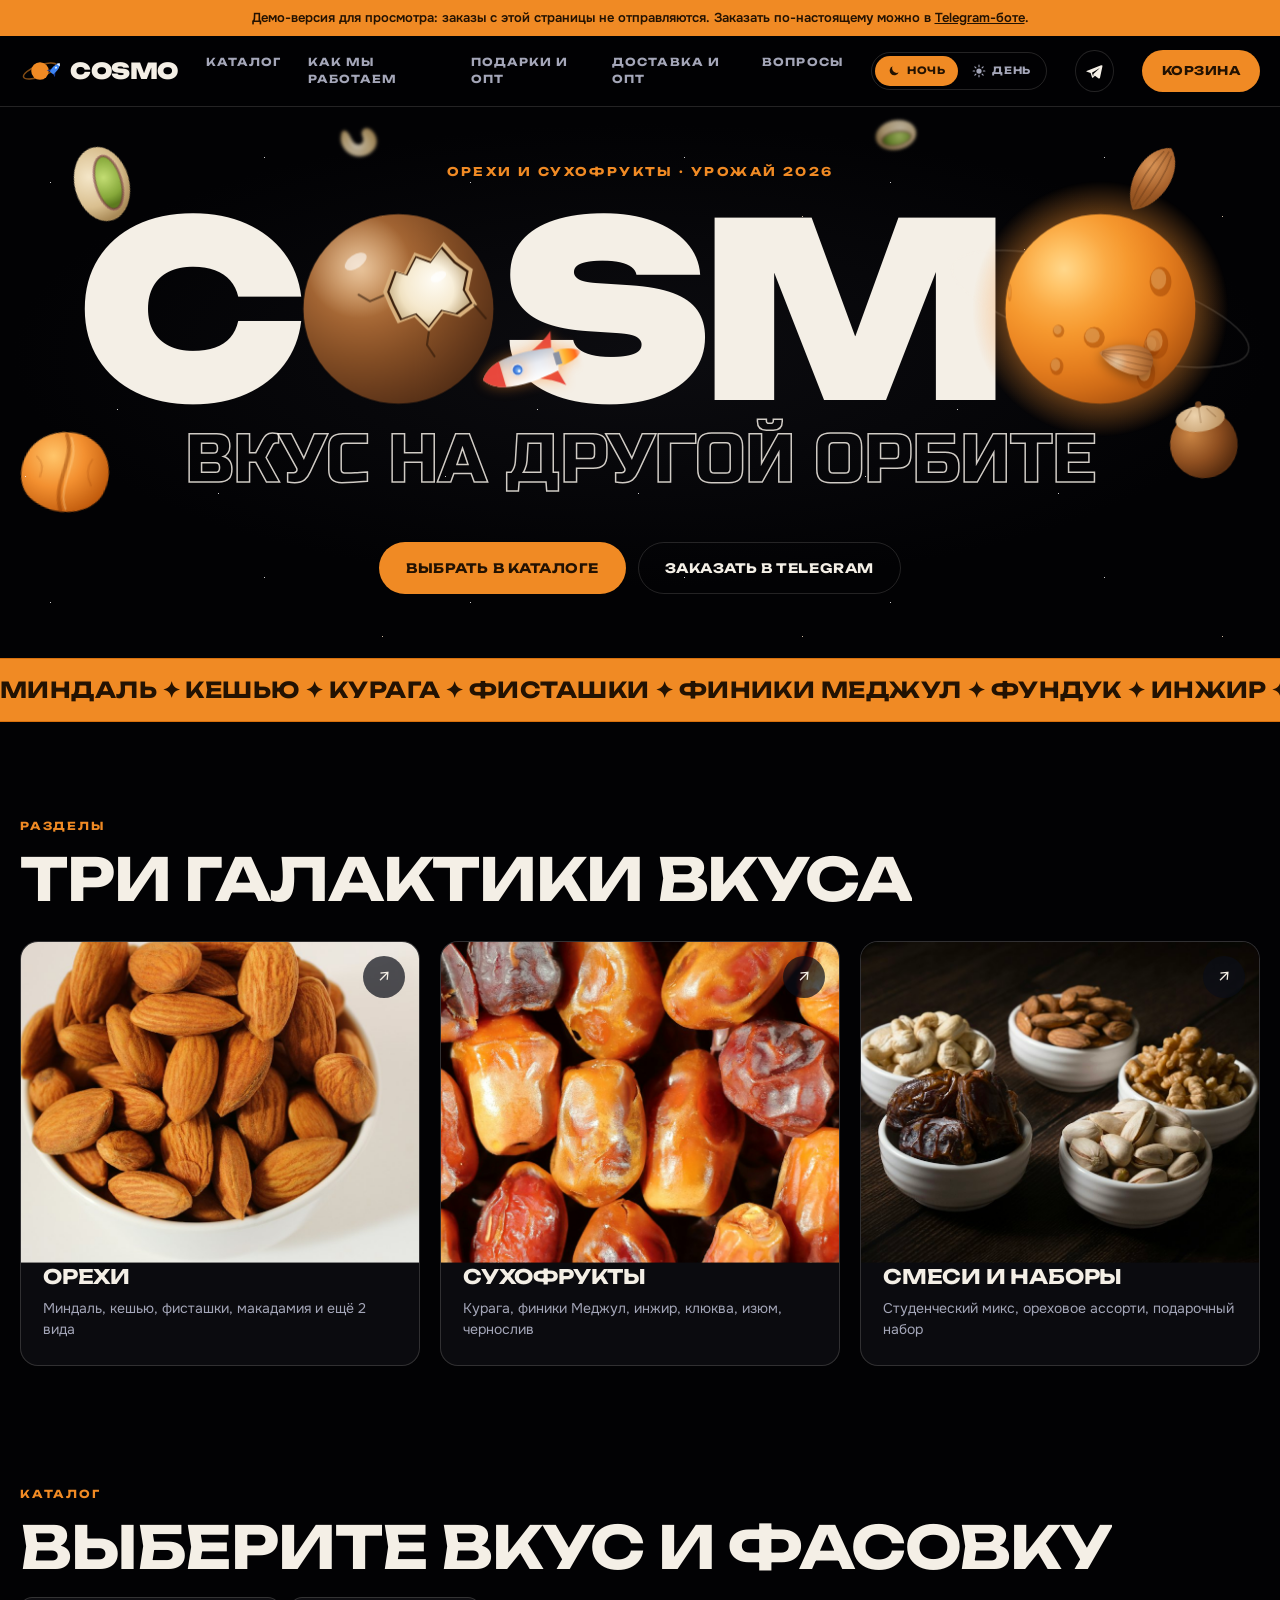
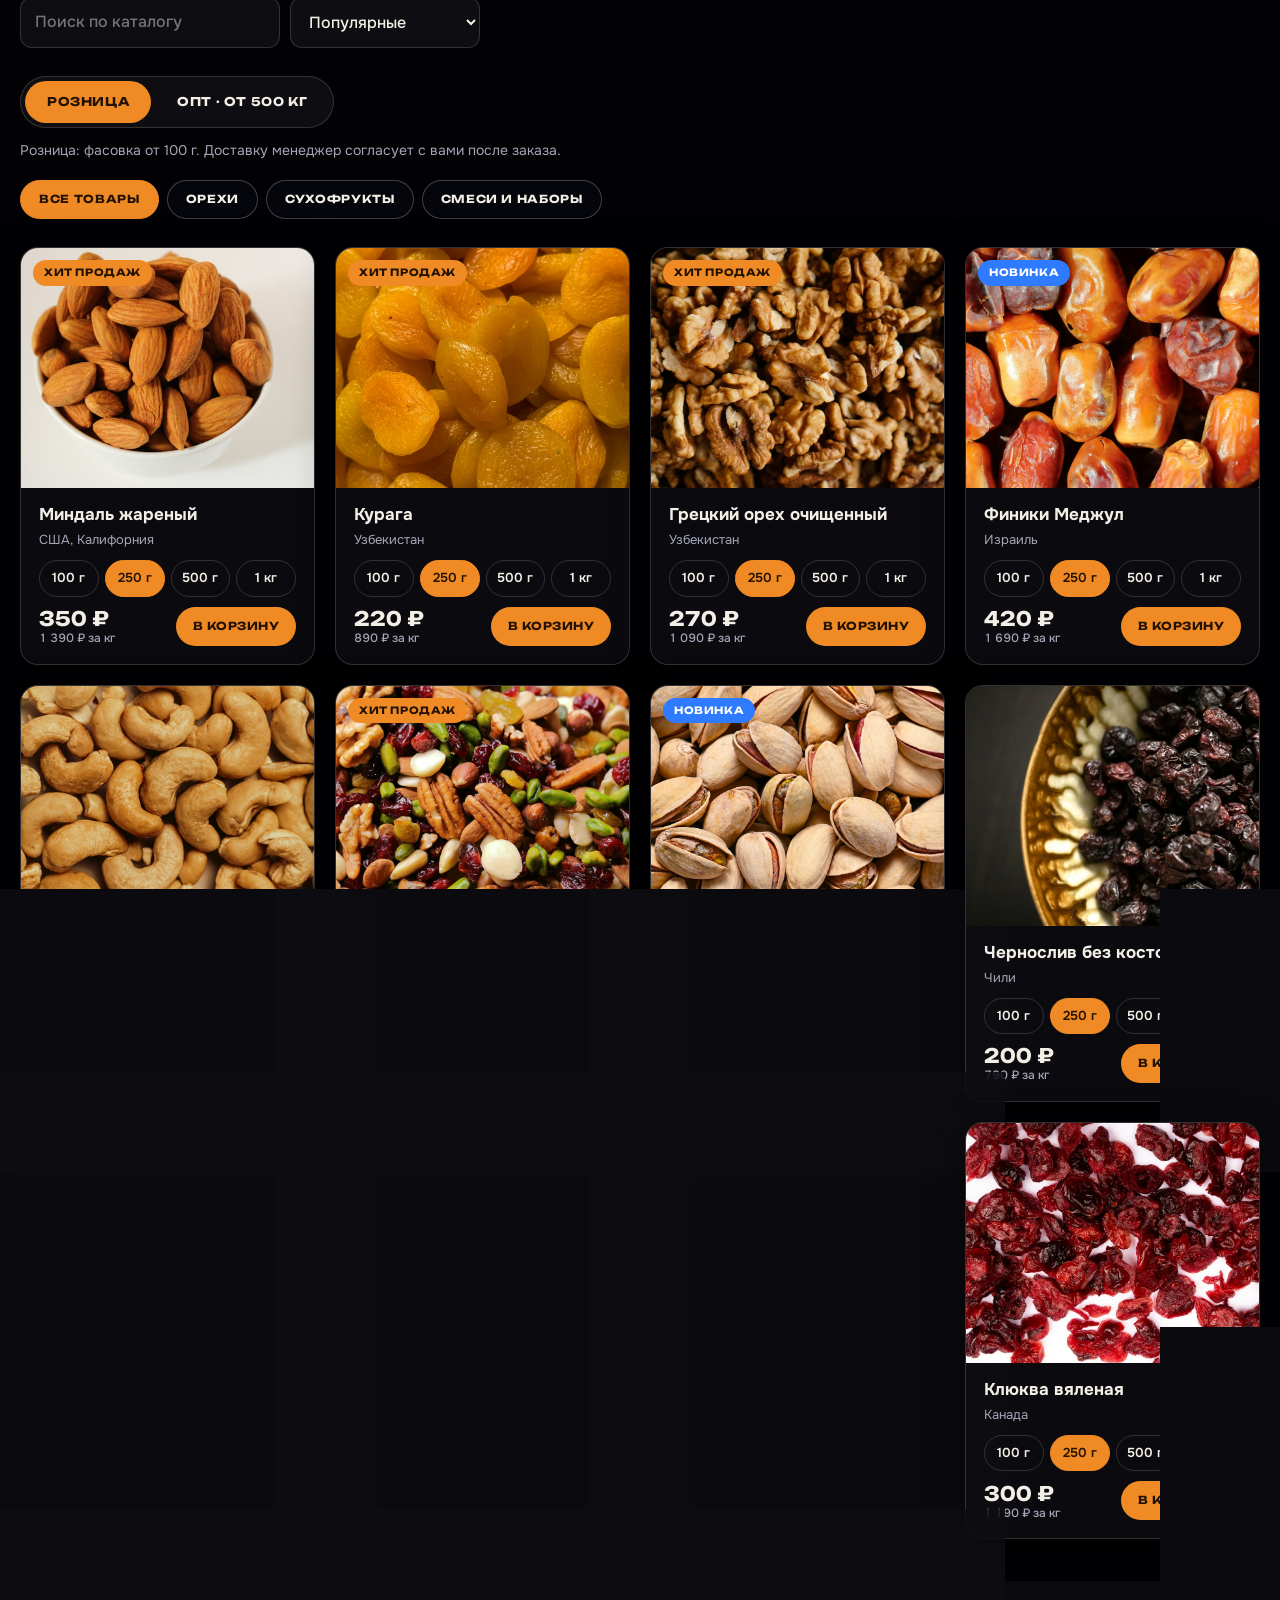
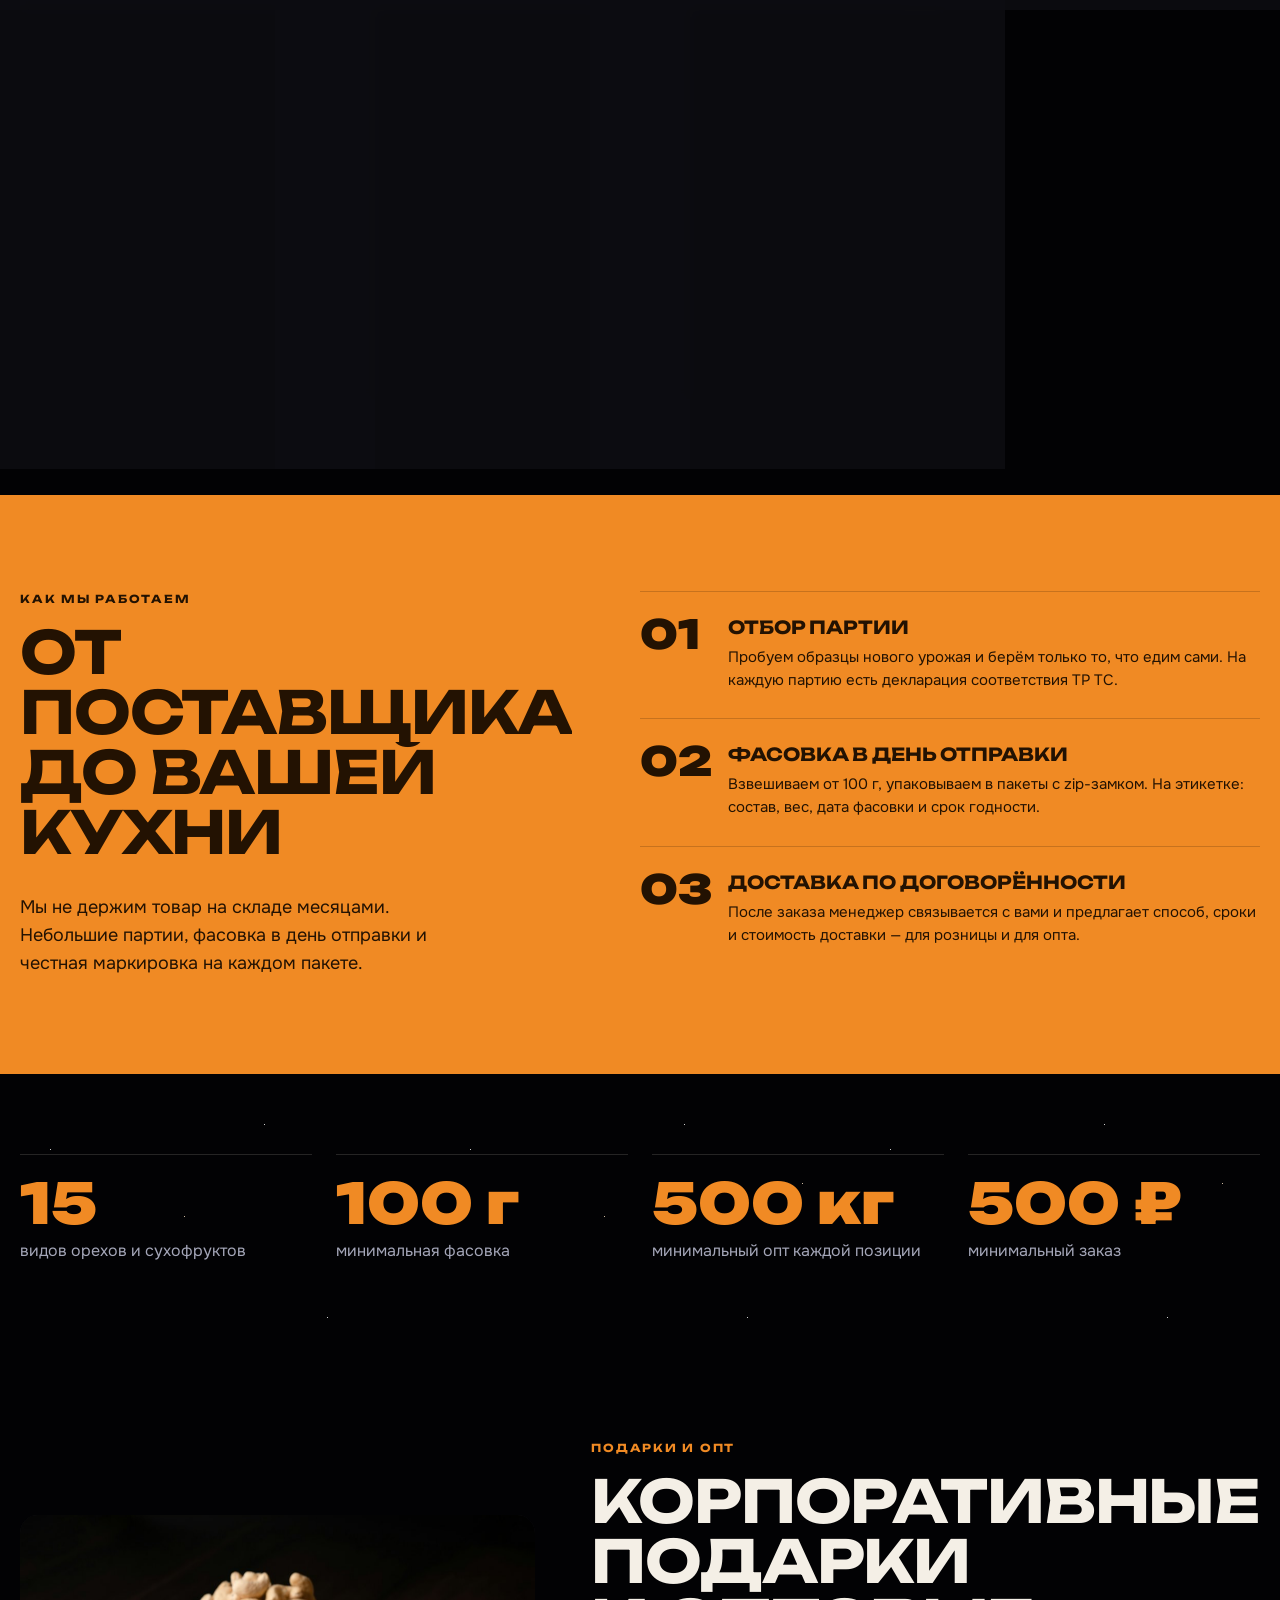
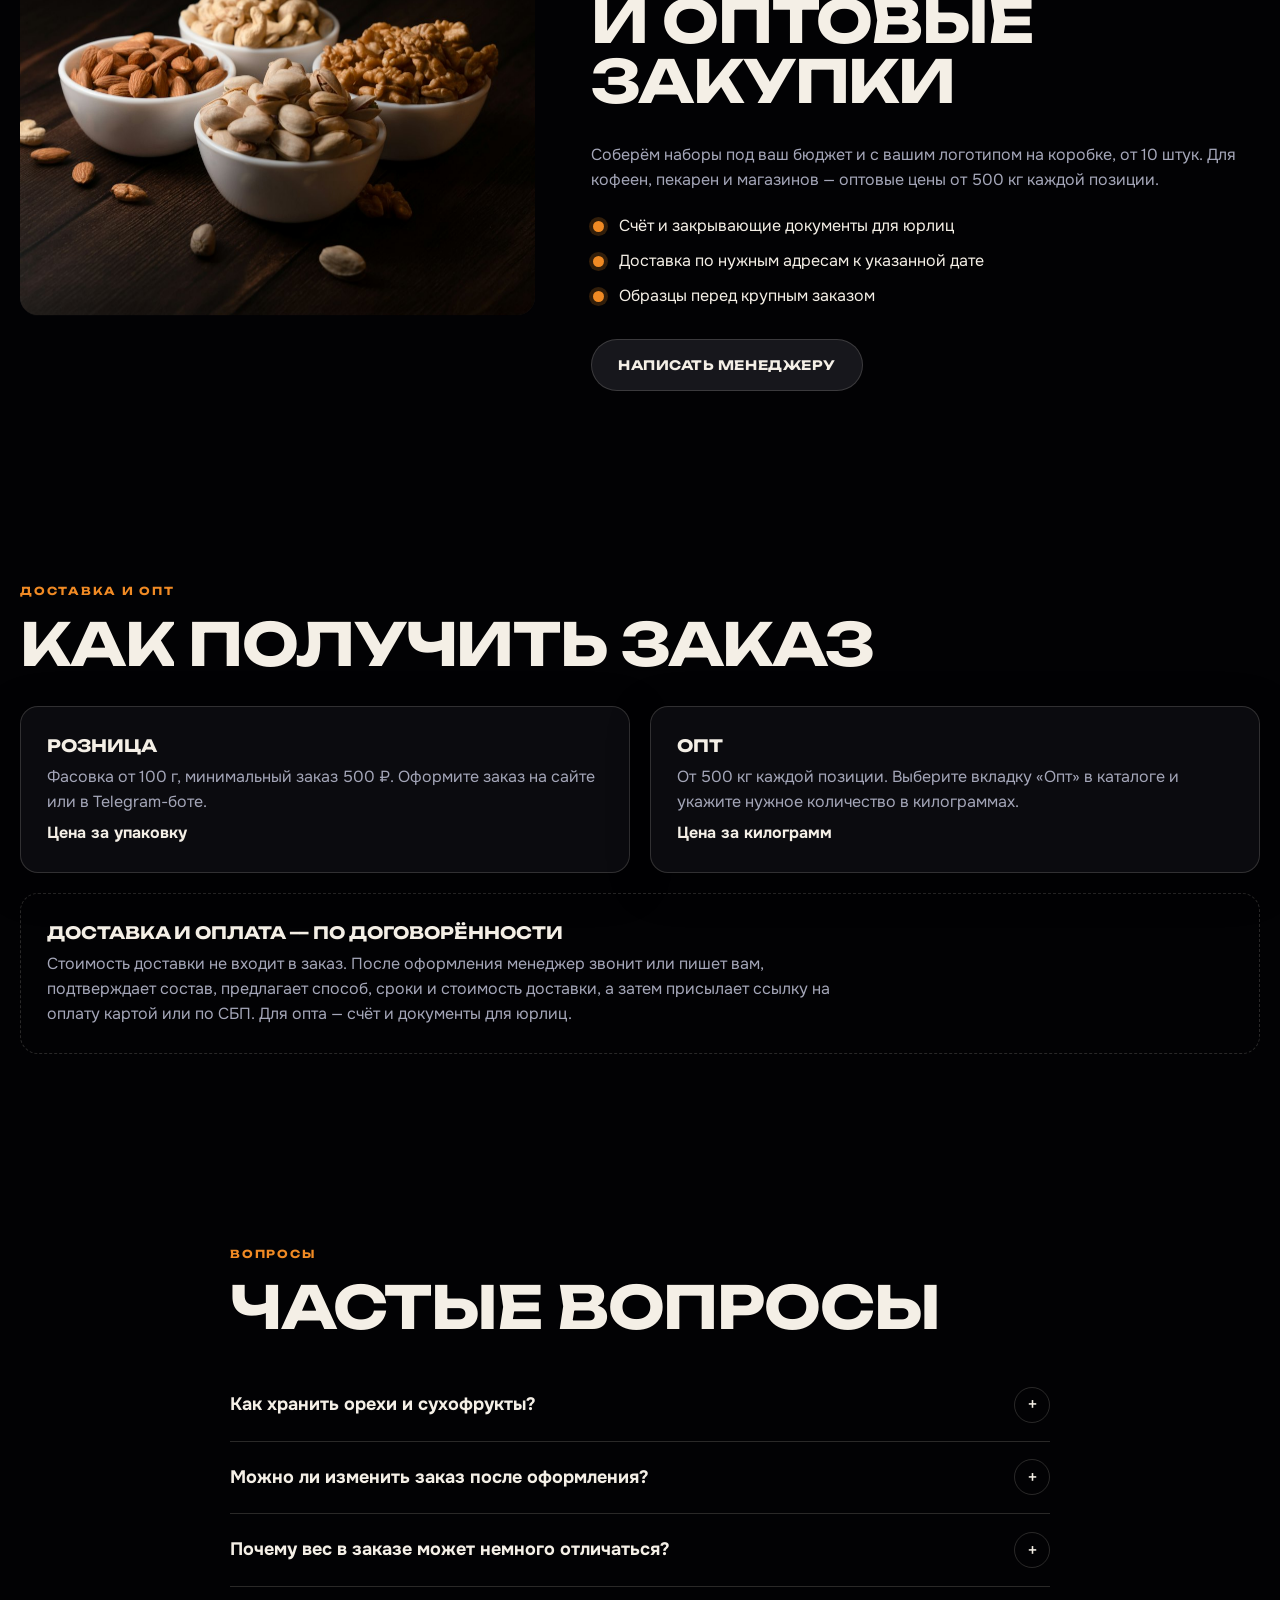
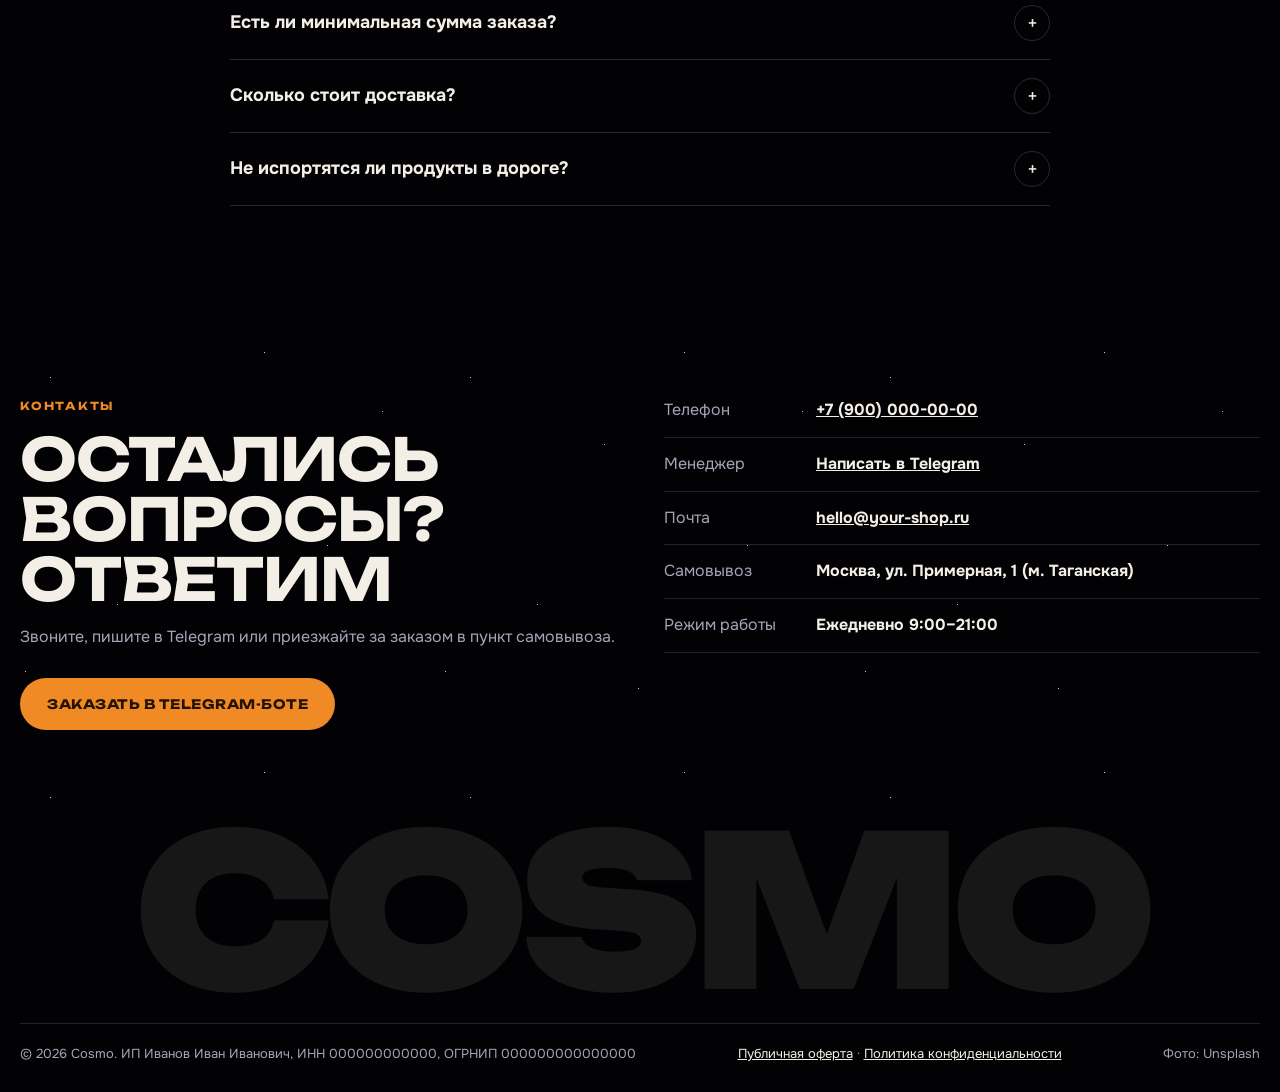
==== commit f7e4163e: "Add files via upload" ====
--- a/index.html
+++ b/index.html
@@ -15,7 +15,7 @@
   <link rel="preconnect" href="https://fonts.googleapis.com">
   <link href="https://fonts.googleapis.com/css2?family=Unbounded:wght@500;700;900&family=Onest:wght@400;500;600;700&family=Russo+One&display=swap" rel="stylesheet">
   <script>try{if(localStorage.getItem("cosmo-theme")==="day")document.documentElement.dataset.theme="day"}catch(e){}</script>
-  <link rel="stylesheet" href="style.css?v=31">
+  <link rel="stylesheet" href="style.css?v=36">
 </head>
 <body>
   <a class="skip-link" href="#catalog">Перейти к каталогу</a>
@@ -303,8 +303,8 @@
 
   <div class="toast" id="toast" role="status" aria-live="polite"></div>
 
-  <script src="shop.js?v=31"></script>
-  <script src="app.js?v=31"></script>
-  <script src="effects.js?v=31"></script>
+  <script src="shop.js?v=36"></script>
+  <script src="app.js?v=36"></script>
+  <script src="effects.js?v=36"></script>
 </body>
 </html>
--- a/style.css
+++ b/style.css
@@ -534,14 +534,14 @@
 :root[data-theme="day"] .overlay { background: rgba(29, 27, 38, .4); }
 :root[data-theme="day"] .modal { background: rgba(29, 27, 38, .45); }
 :root[data-theme="day"] .doc p, :root[data-theme="day"] .doc li { color: #3d3a48; }
-/* Днём первый экран, цифры и подвал с COSMO остаются тёмными: возвращаем им ночные токены */
-:root[data-theme="day"] :is(.hero, .stats-band, .footer) {
+/* Днём первый экран, цифры, контакты и подвал с COSMO остаются тёмными: возвращаем им ночные токены */
+:root[data-theme="day"] :is(.hero, .stats-band, #contacts, .footer) {
   color-scheme: dark;
   --space: #020204; --space-2: #0a0a10; --paper: #0e0e12;
   --cream: #f4efe6; --cream-2: #17171c; --ink: #f4efe6;
   --muted: #a4a6b8; --muted-on-space: #a4a6b8;
   --line: rgba(244, 239, 230, .16); --line-on-space: rgba(244, 239, 230, .14);
 }
-:root[data-theme="day"] :is(.hero, .stats-band, .footer) .stars { display: block; }
+:root[data-theme="day"] :is(.hero, .stats-band, #contacts, .footer) .stars { display: block; }
 :root[data-theme="day"] .toast { background: var(--ink); color: var(--paper); }
 @media (max-width: 520px) { .header__inner { gap: 10px; } .header__tg { flex-shrink: 0; } .theme-switch { flex-shrink: 0; } .theme-switch button { padding: 6px 7px; } }
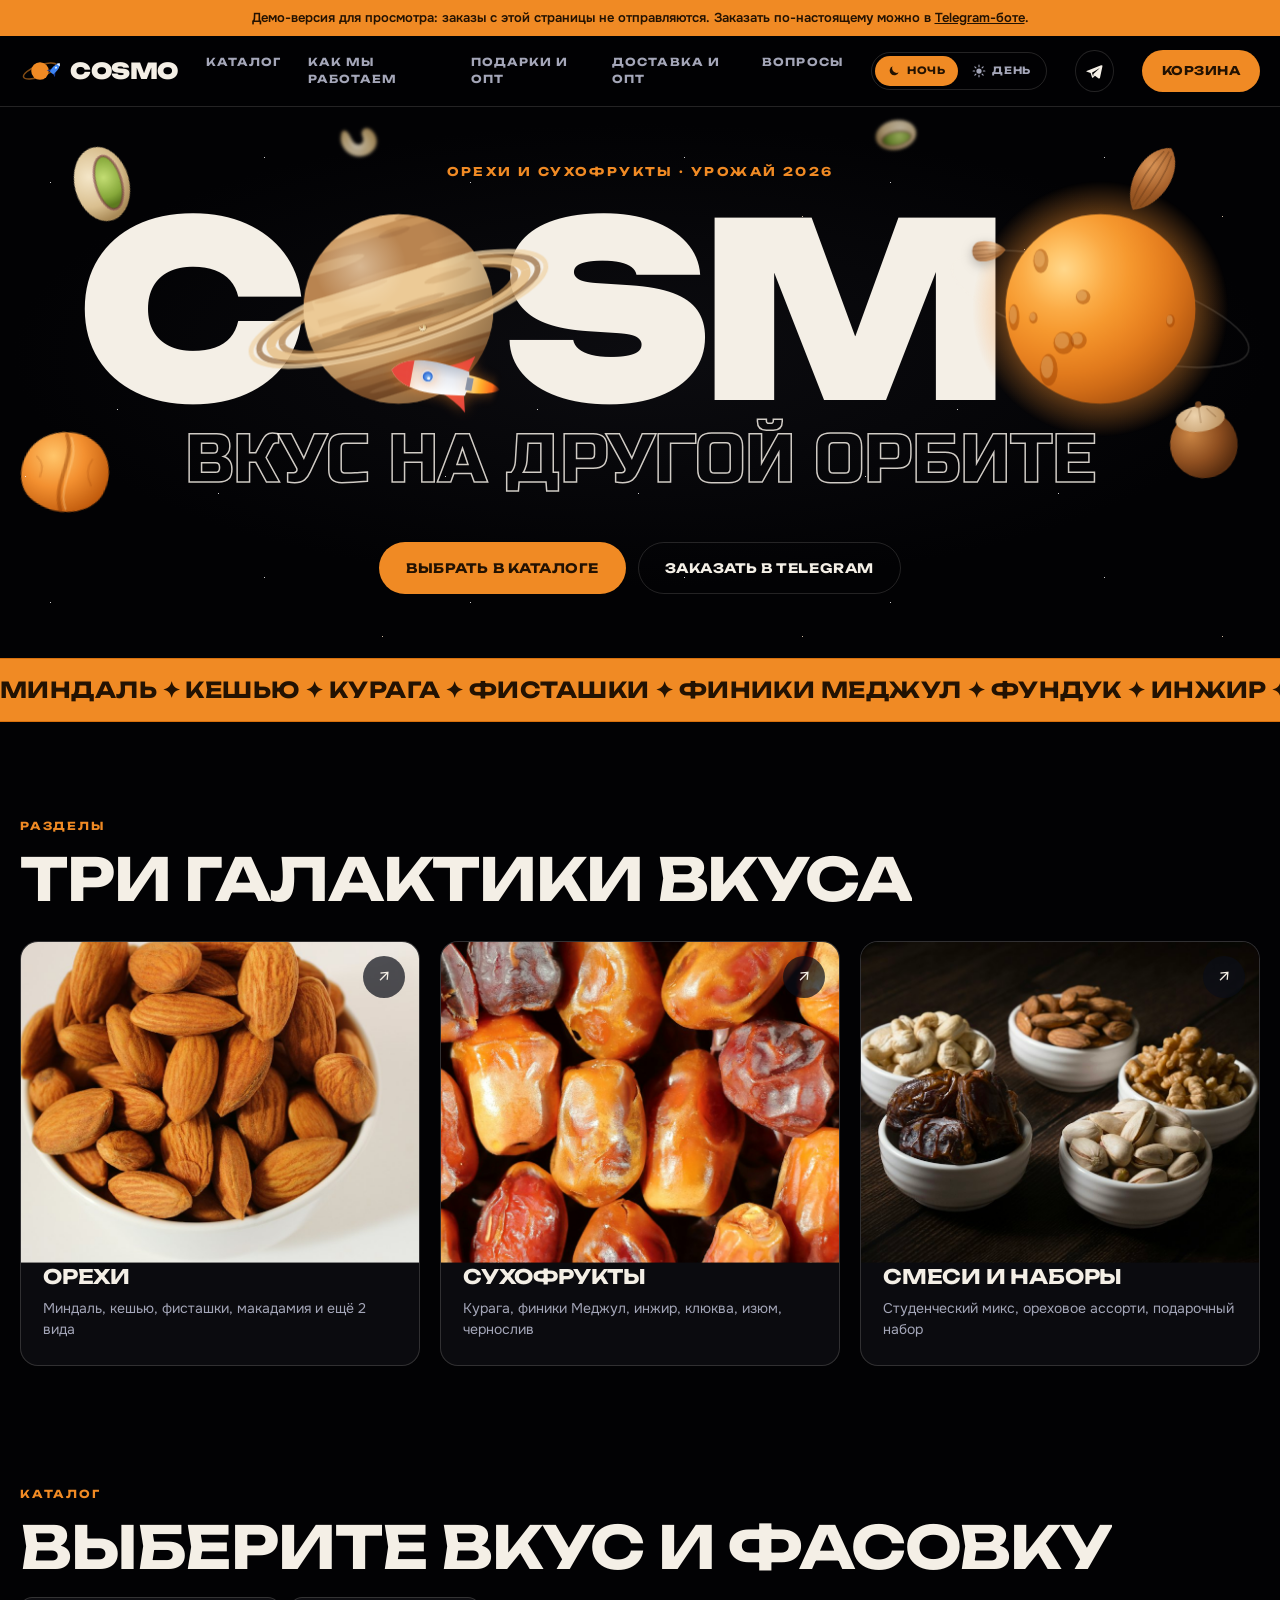
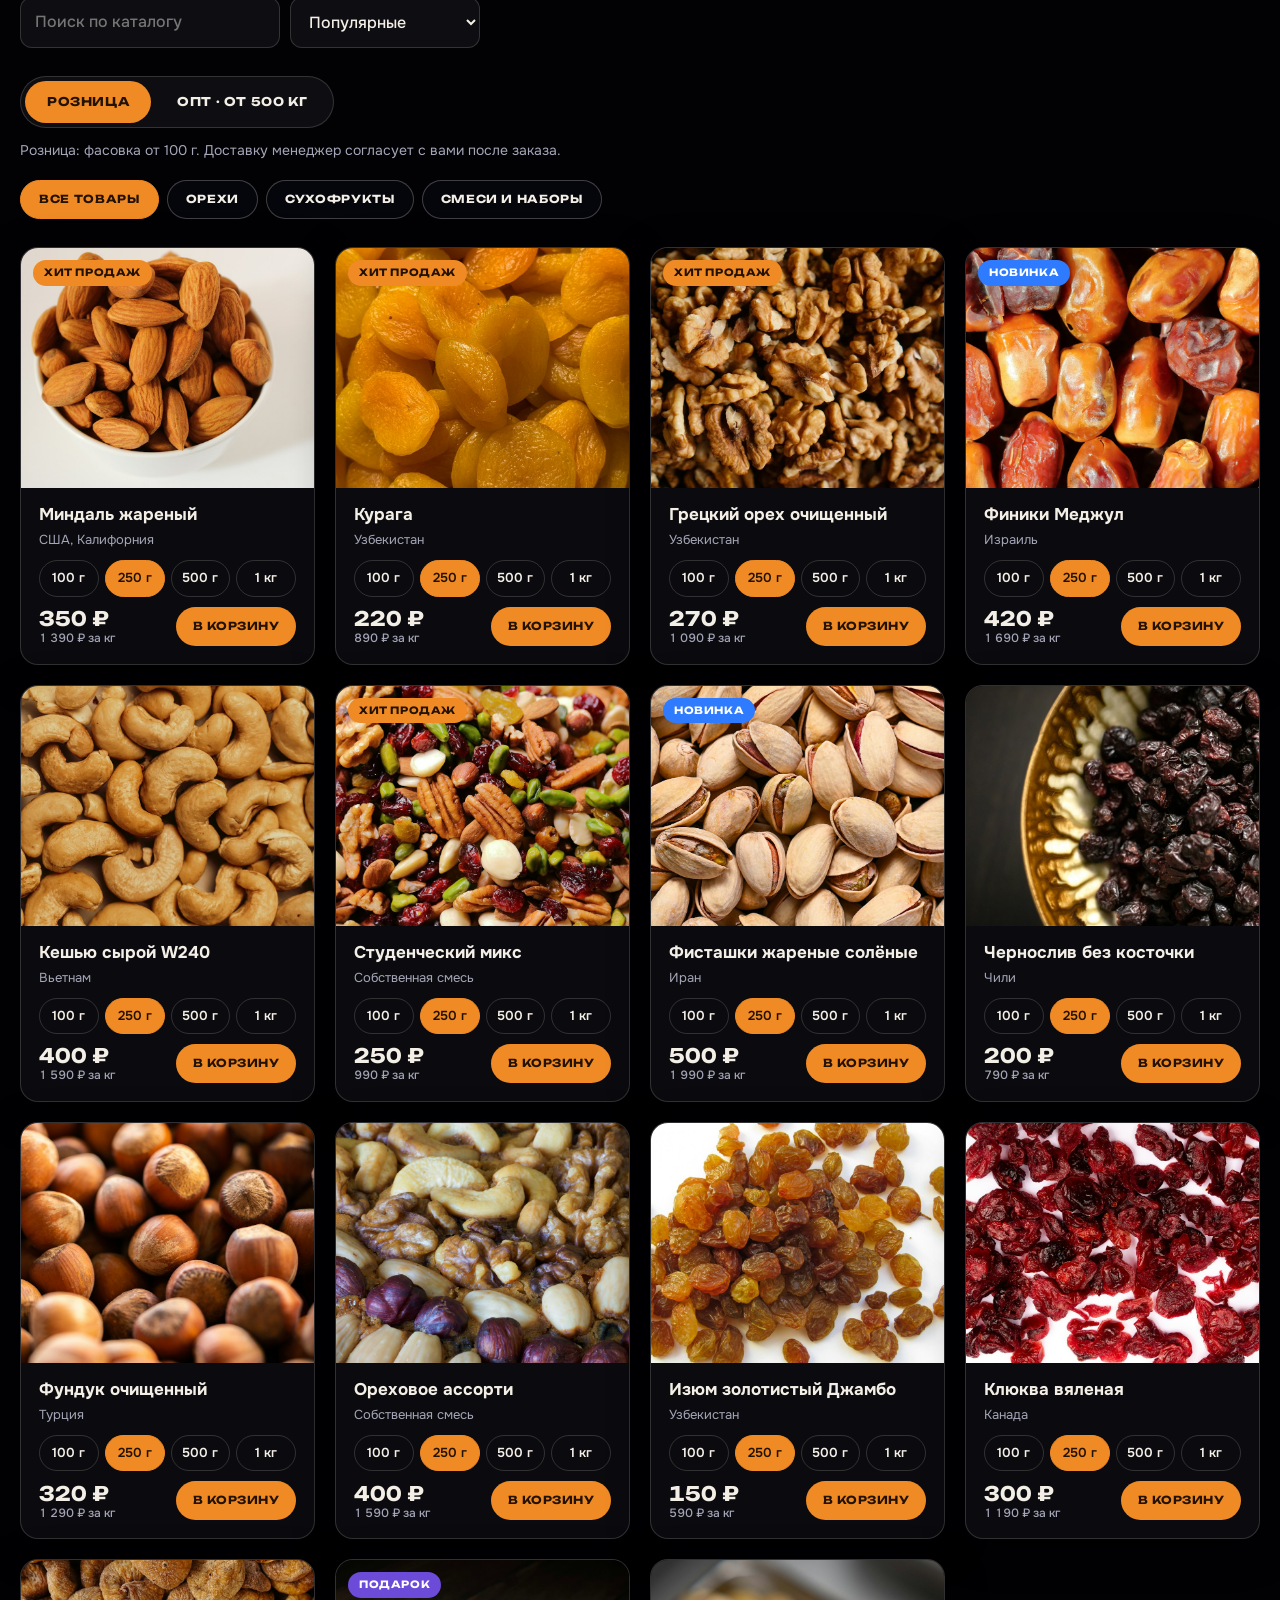
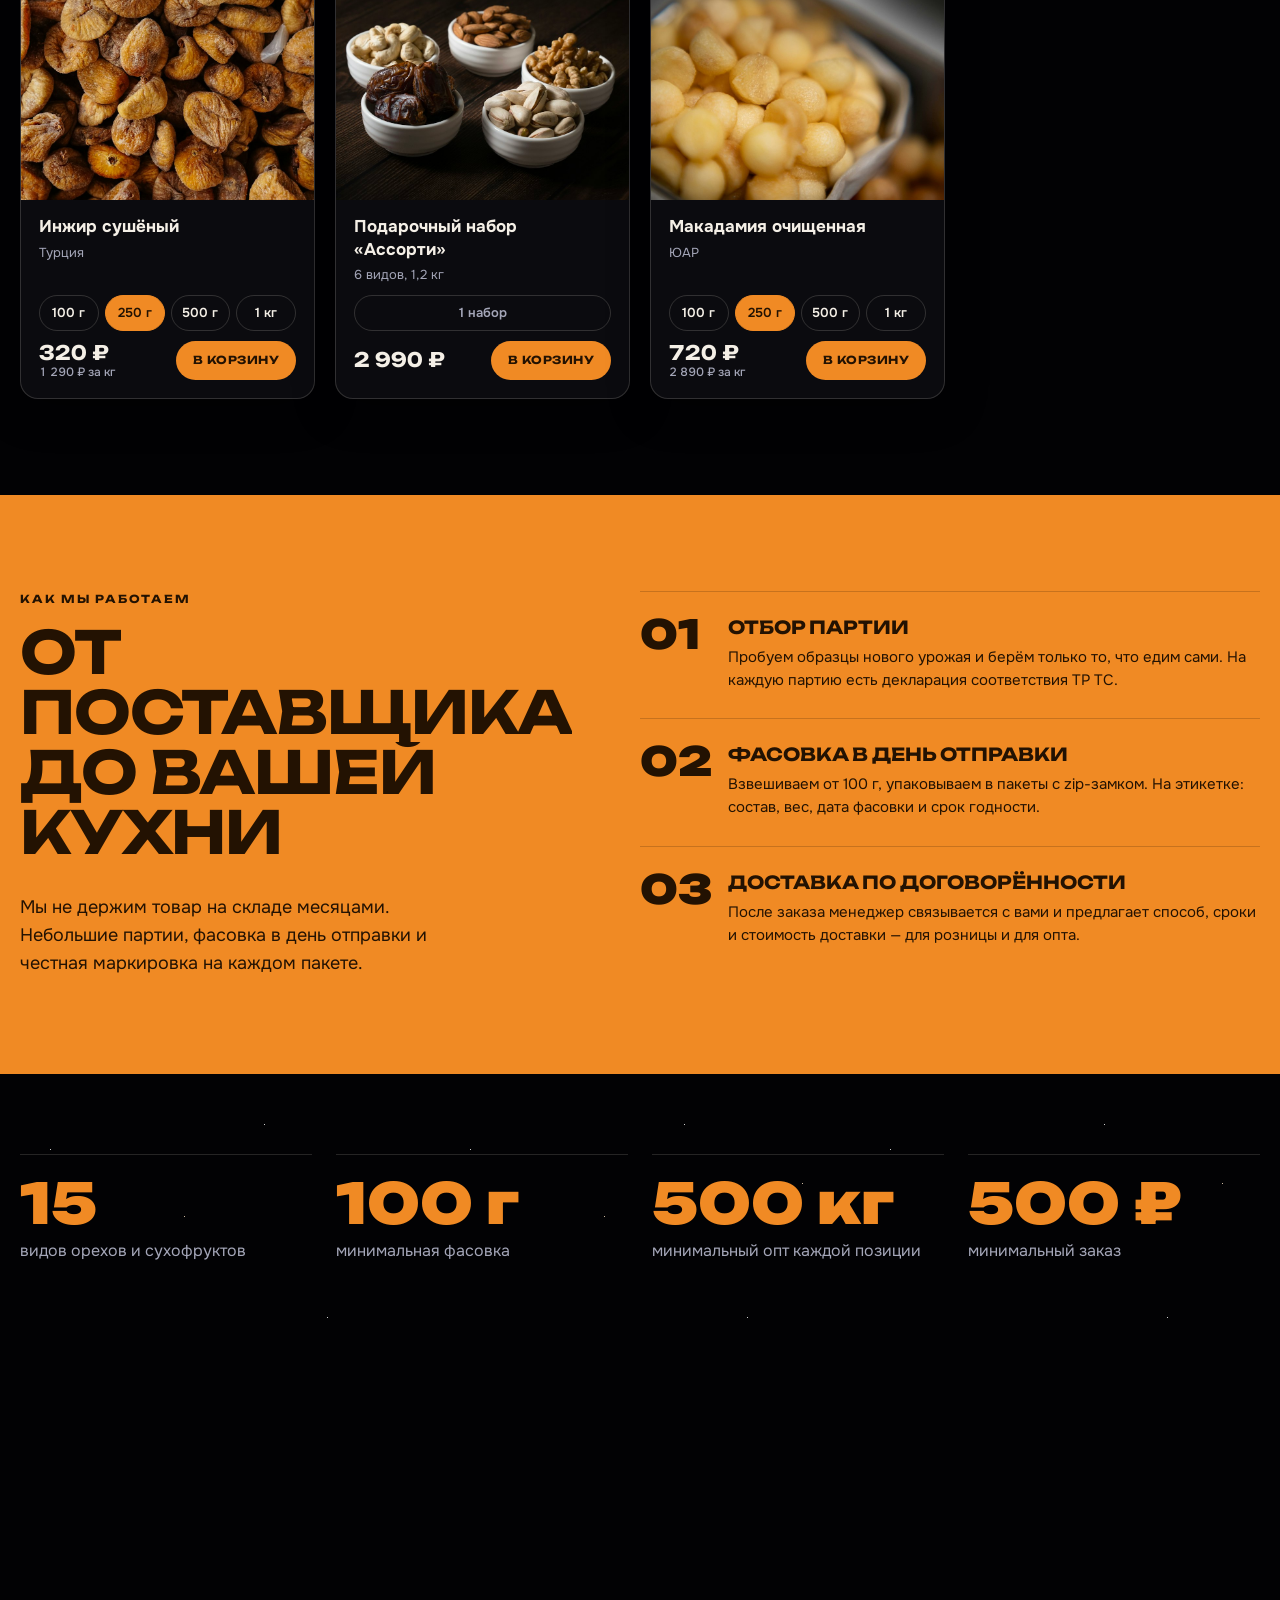
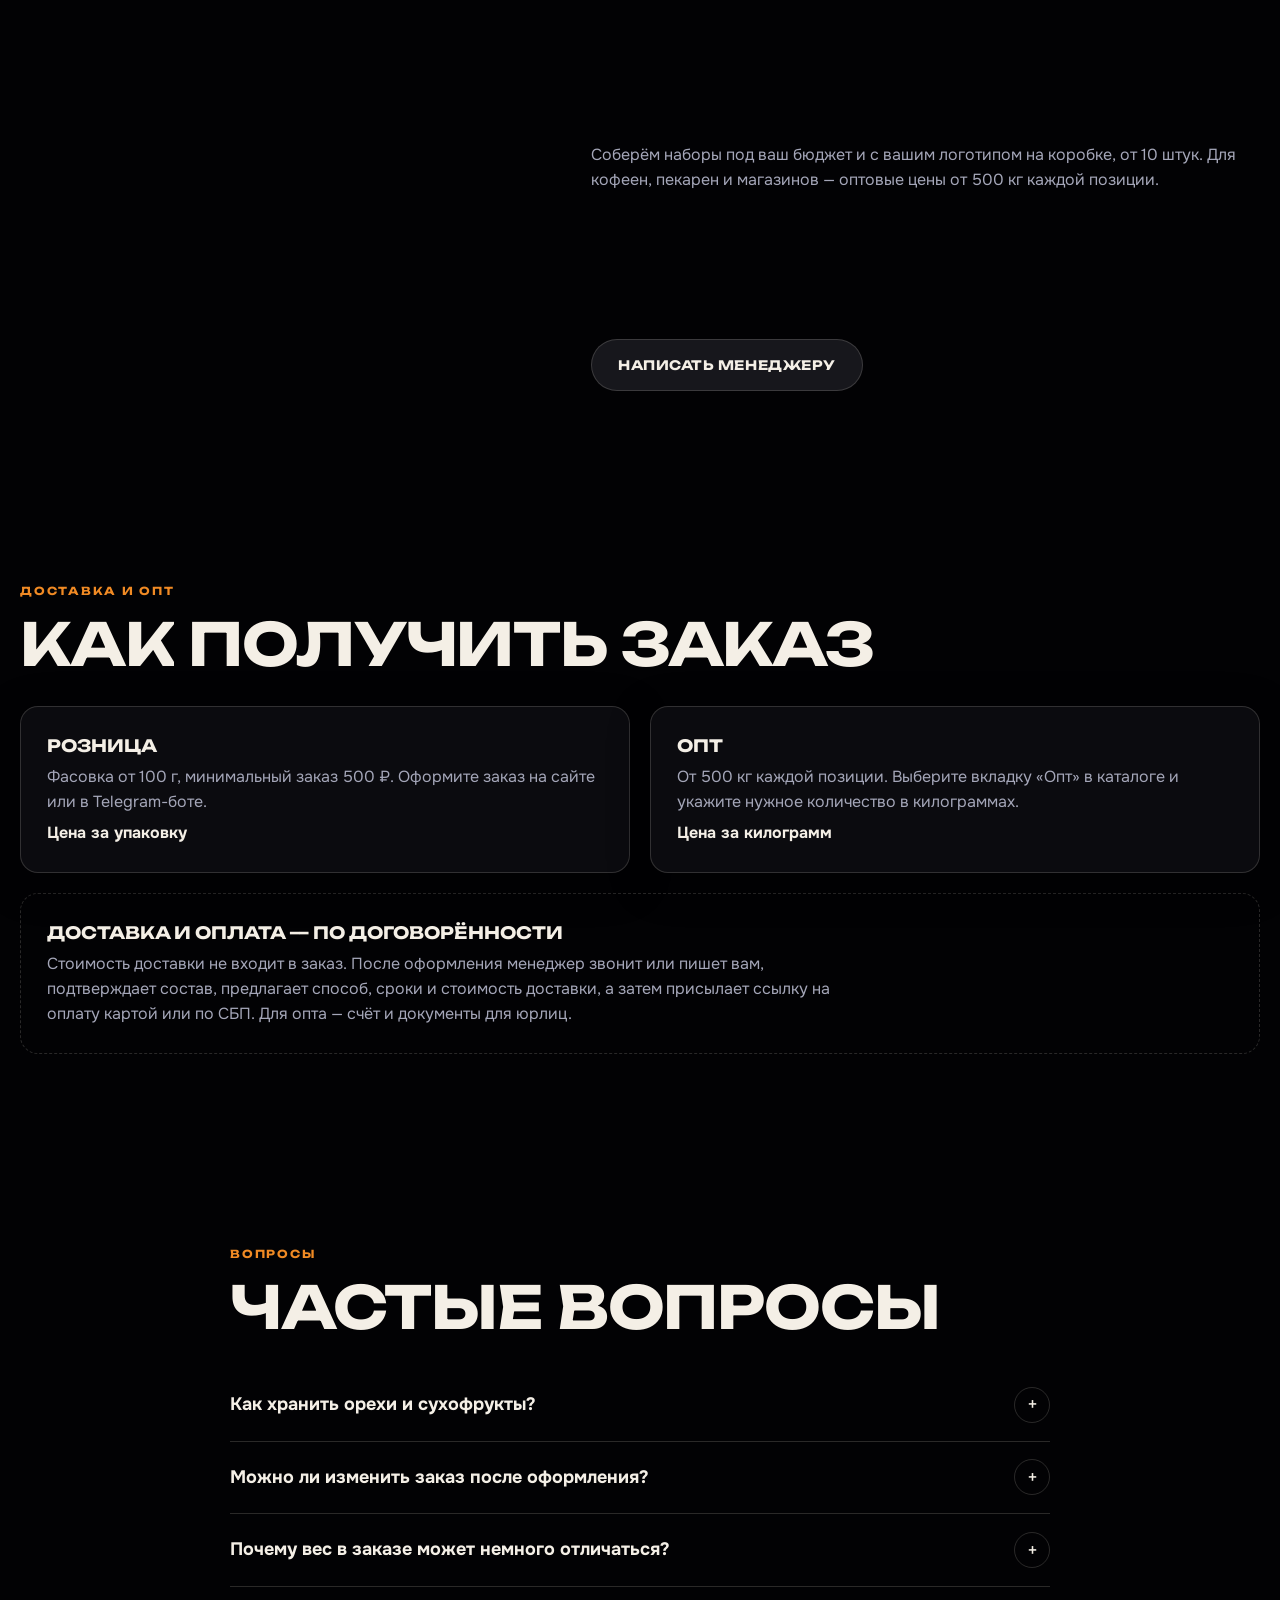
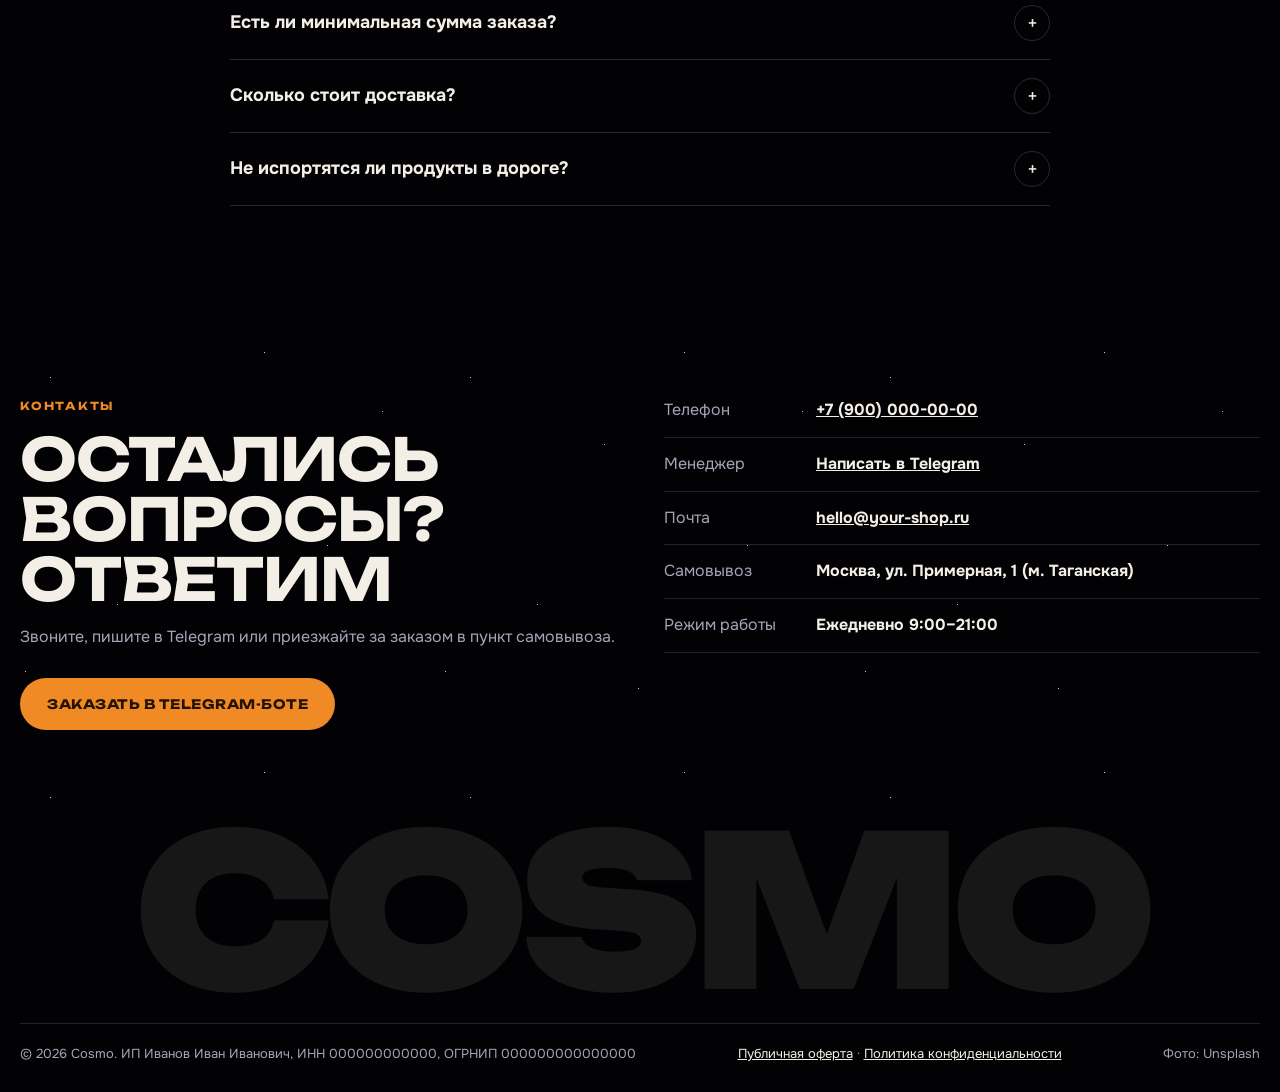
==== commit 09e7c383: "Add files via upload" ====
--- a/index.html
+++ b/index.html
@@ -15,7 +15,7 @@
   <link rel="preconnect" href="https://fonts.googleapis.com">
   <link href="https://fonts.googleapis.com/css2?family=Unbounded:wght@500;700;900&family=Onest:wght@400;500;600;700&family=Russo+One&display=swap" rel="stylesheet">
   <script>try{if(localStorage.getItem("cosmo-theme")==="day")document.documentElement.dataset.theme="day"}catch(e){}</script>
-  <link rel="stylesheet" href="style.css?v=36">
+  <link rel="stylesheet" href="style.css?v=40">
 </head>
 <body>
   <a class="skip-link" href="#catalog">Перейти к каталогу</a>
@@ -303,8 +303,8 @@
 
   <div class="toast" id="toast" role="status" aria-live="polite"></div>
 
-  <script src="shop.js?v=36"></script>
-  <script src="app.js?v=36"></script>
-  <script src="effects.js?v=36"></script>
+  <script src="shop.js?v=40"></script>
+  <script src="app.js?v=40"></script>
+  <script src="effects.js?v=40"></script>
 </body>
 </html>
--- a/style.css
+++ b/style.css
@@ -379,7 +379,7 @@
 
 /* Магнитные кнопки и карточки с наклоном */
 .is-magnet { transition: translate .15s ease-out, background .2s, color .2s; }
-.btn, .cart-btn, .header__tg { transition: translate .4s cubic-bezier(.2, .7, .2, 1), background .2s, color .2s, border-color .2s, transform .2s; }
+.btn, .cart-btn, .header__tg, .theme-switch { transition: translate .4s cubic-bezier(.2, .7, .2, 1), background .2s, color .2s, border-color .2s, transform .2s; }
 .card { position: relative; }
 .card:hover { transition: transform .12s ease-out, box-shadow .35s; }
 .card::after { content: ''; position: absolute; inset: 0; border-radius: inherit; pointer-events: none; background: radial-gradient(circle at var(--mx, 50%) var(--my, 30%), rgba(255, 255, 255, .45), transparent 42%); opacity: 0; transition: opacity .3s; mix-blend-mode: soft-light; }
@@ -508,10 +508,18 @@
 }
 
 /* ---------- Переключатель «Ночь / День» ---------- */
-.theme-switch { display: flex; gap: 2px; padding: 3px; border-radius: 999px; border: 1.5px solid var(--line-on-space); }
-.theme-switch button { display: flex; align-items: center; gap: 6px; padding: 7px 12px; border: 0; border-radius: 999px; background: none; color: var(--muted-on-space); font-family: var(--display); font-size: 10px; font-weight: 700; letter-spacing: .08em; text-transform: uppercase; cursor: pointer; transition: background .2s, color .2s; }
+.theme-switch { position: relative; display: grid; grid-template-columns: 1fr 1fr; gap: 2px; padding: 3px; border-radius: 999px; border: 1.5px solid var(--line-on-space); }
+/* Оранжевая «капля» переезжает под выбранную кнопку и пружинит */
+.theme-switch::before { content: ''; position: absolute; top: 3px; bottom: 3px; left: 3px; width: calc(50% - 4px); border-radius: 999px; background: var(--accent); transition: translate .5s cubic-bezier(.5, 1.6, .4, 1); }
+:root[data-theme="day"] .theme-switch::before { translate: calc(100% + 2px) 0; }
+.theme-switch.squish::before { animation: squish .5s ease; }
+@keyframes squish { 35% { scale: 1.35 .8; } 70% { scale: .92 1.08; } }
+.theme-switch button { position: relative; z-index: 1; display: flex; align-items: center; justify-content: center; gap: 6px; padding: 7px 12px; border: 0; border-radius: 999px; background: none; color: var(--muted-on-space); font-family: var(--display); font-size: 10px; font-weight: 700; letter-spacing: .08em; text-transform: uppercase; cursor: pointer; transition: background .2s, color .2s; }
 .theme-switch button:hover { color: var(--cream); }
-.theme-switch button[aria-pressed="true"] { background: var(--accent); color: var(--accent-ink); }
+.theme-switch button[aria-pressed="true"] { color: var(--accent-ink); }
+/* Смена темы: новая тема растекается каплей от кнопки (View Transitions) */
+::view-transition-old(root), ::view-transition-new(root) { animation: none; mix-blend-mode: normal; }
+::view-transition-new(root) { z-index: 2; }
 .theme-switch svg { width: 14px; height: 14px; flex-shrink: 0; }
 @media (max-width: 1100px) { .theme-switch span { display: none; } .theme-switch button { padding: 7px 9px; } }
 
@@ -545,3 +553,12 @@
 :root[data-theme="day"] :is(.hero, .stats-band, #contacts, .footer) .stars { display: block; }
 :root[data-theme="day"] .toast { background: var(--ink); color: var(--paper); }
 @media (max-width: 520px) { .header__inner { gap: 10px; } .header__tg { flex-shrink: 0; } .theme-switch { flex-shrink: 0; } .theme-switch button { padding: 6px 7px; } }
+
+/* ---------- Капля на кнопках: заливка другим цветом растекается от курсора ---------- */
+.drop-host { position: relative; overflow: hidden; isolation: isolate; --drop-color: var(--accent); --drop-ink: var(--accent-ink); }
+.drop-host:is(.btn--accent, .btn--primary, .chip.active, .mode.active) { --drop-color: var(--cream); --drop-ink: var(--space); }
+.theme-switch.drop-host { --drop-color: rgba(240, 138, 36, .22); --drop-ink: inherit; }
+.drop { position: absolute; z-index: -1; border-radius: 50%; pointer-events: none; translate: -50% -50%; scale: 0; background: var(--drop-color); transition: scale .55s cubic-bezier(.3, .7, .2, 1); }
+.drop.is-full { scale: 1; }
+:root:root .drop-host.is-dropped:not(.theme-switch) { color: var(--drop-ink); border-color: var(--drop-color); background-color: transparent; transition: color .3s, border-color .3s; }
+:root:root .drop-host:is(.btn--accent, .btn--primary, .chip.active, .mode.active).is-dropped { background-color: var(--accent); }
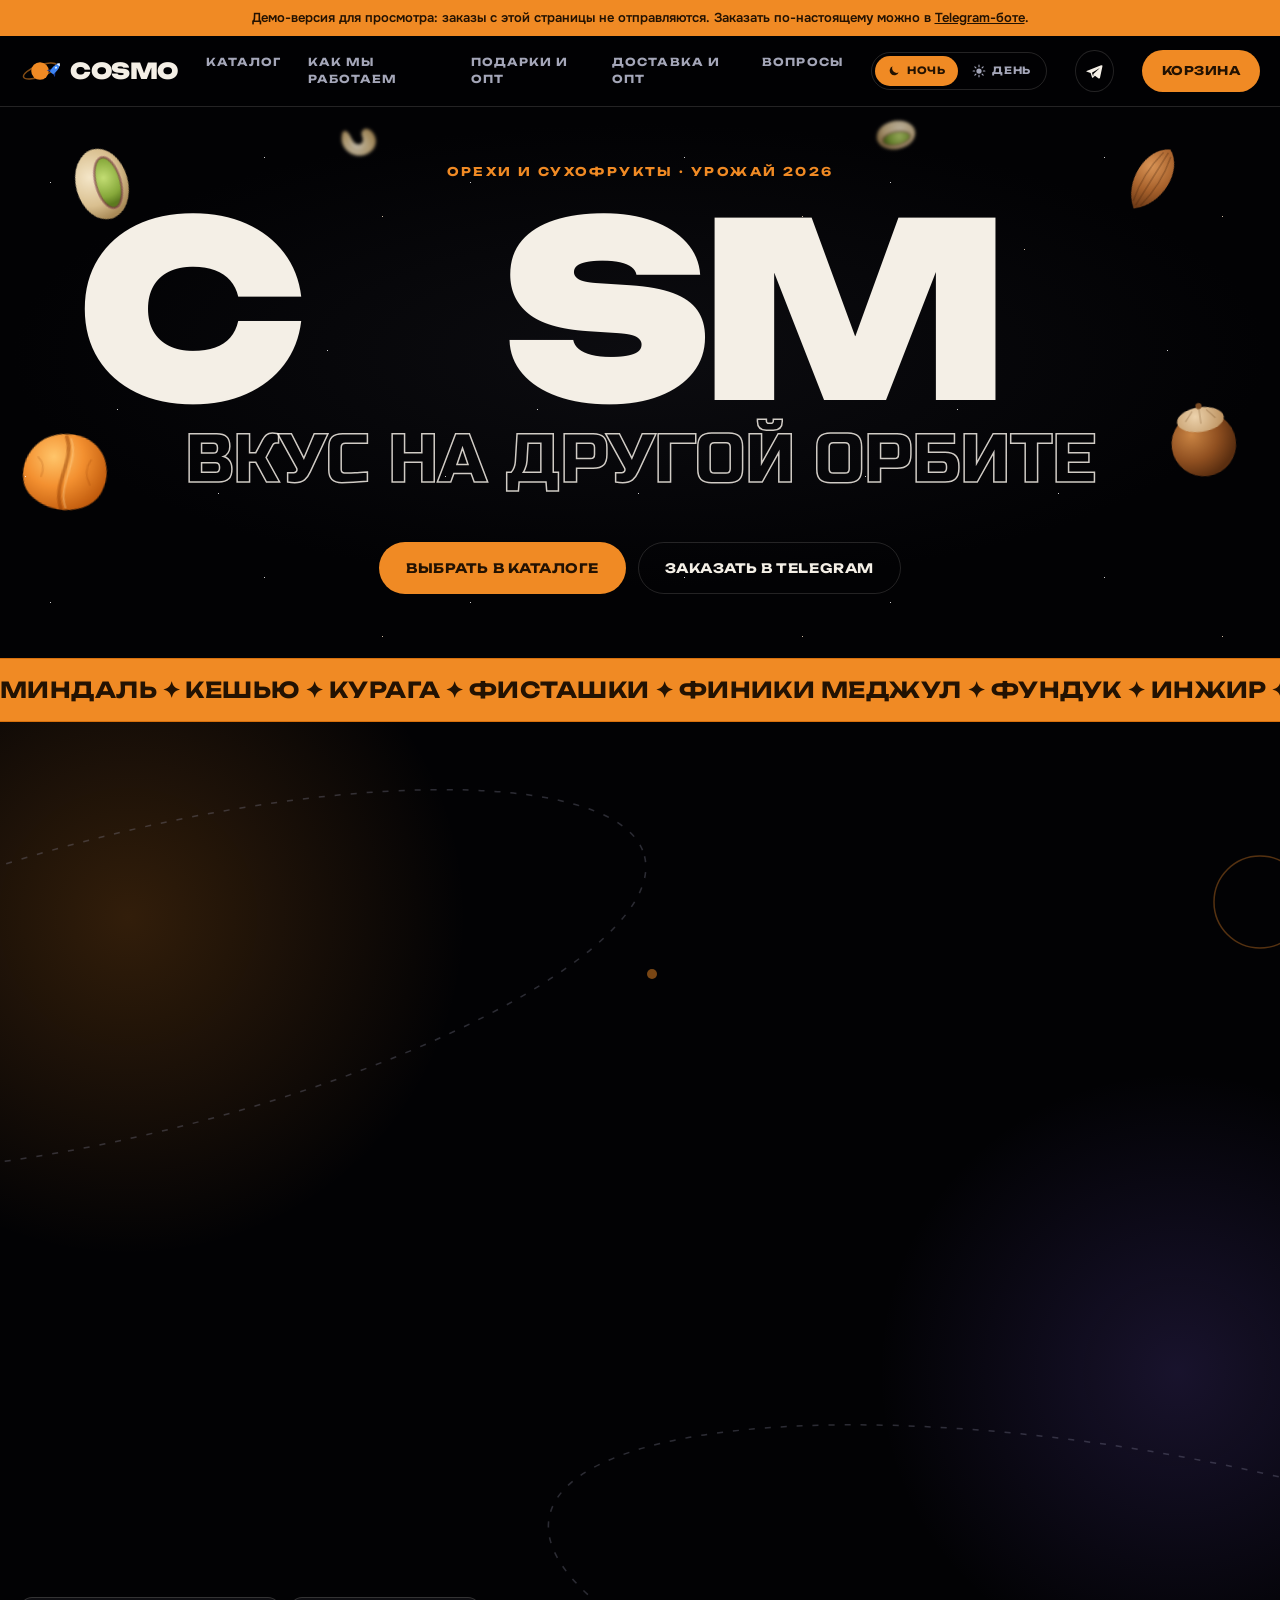
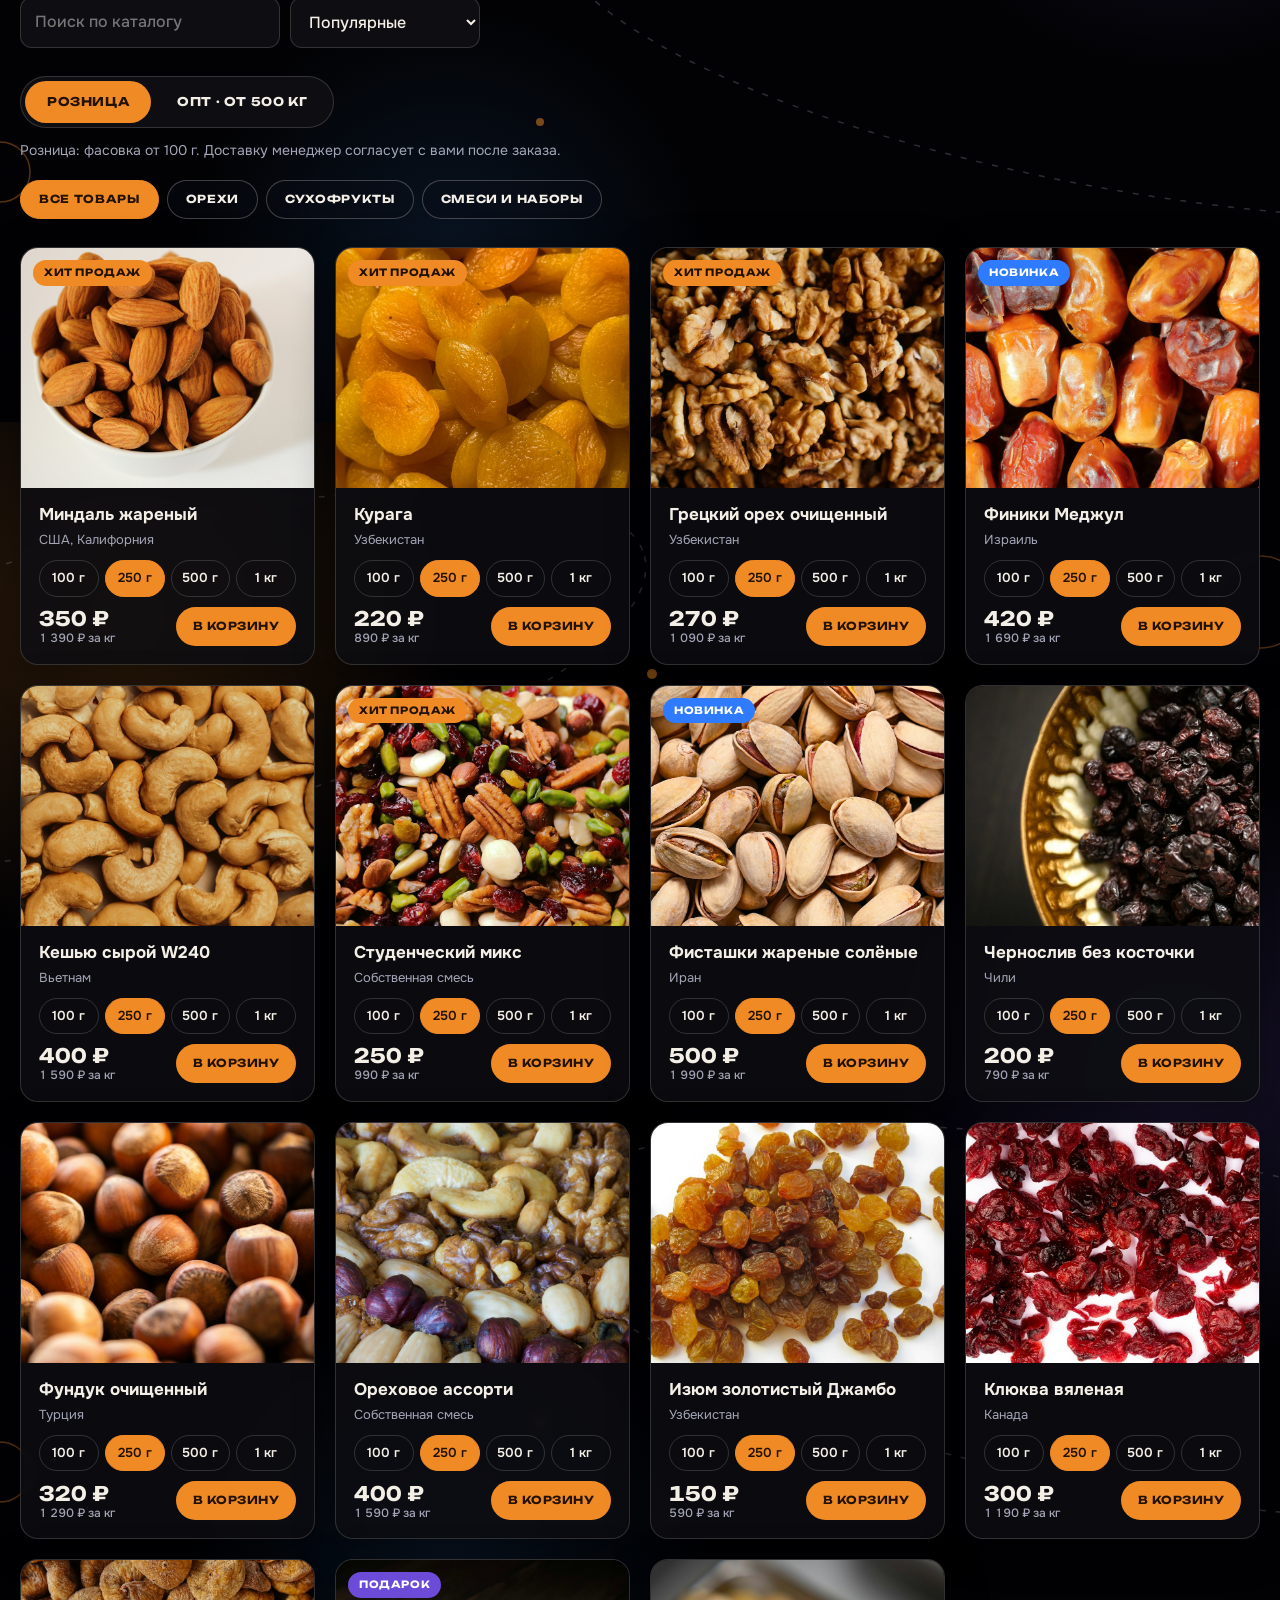
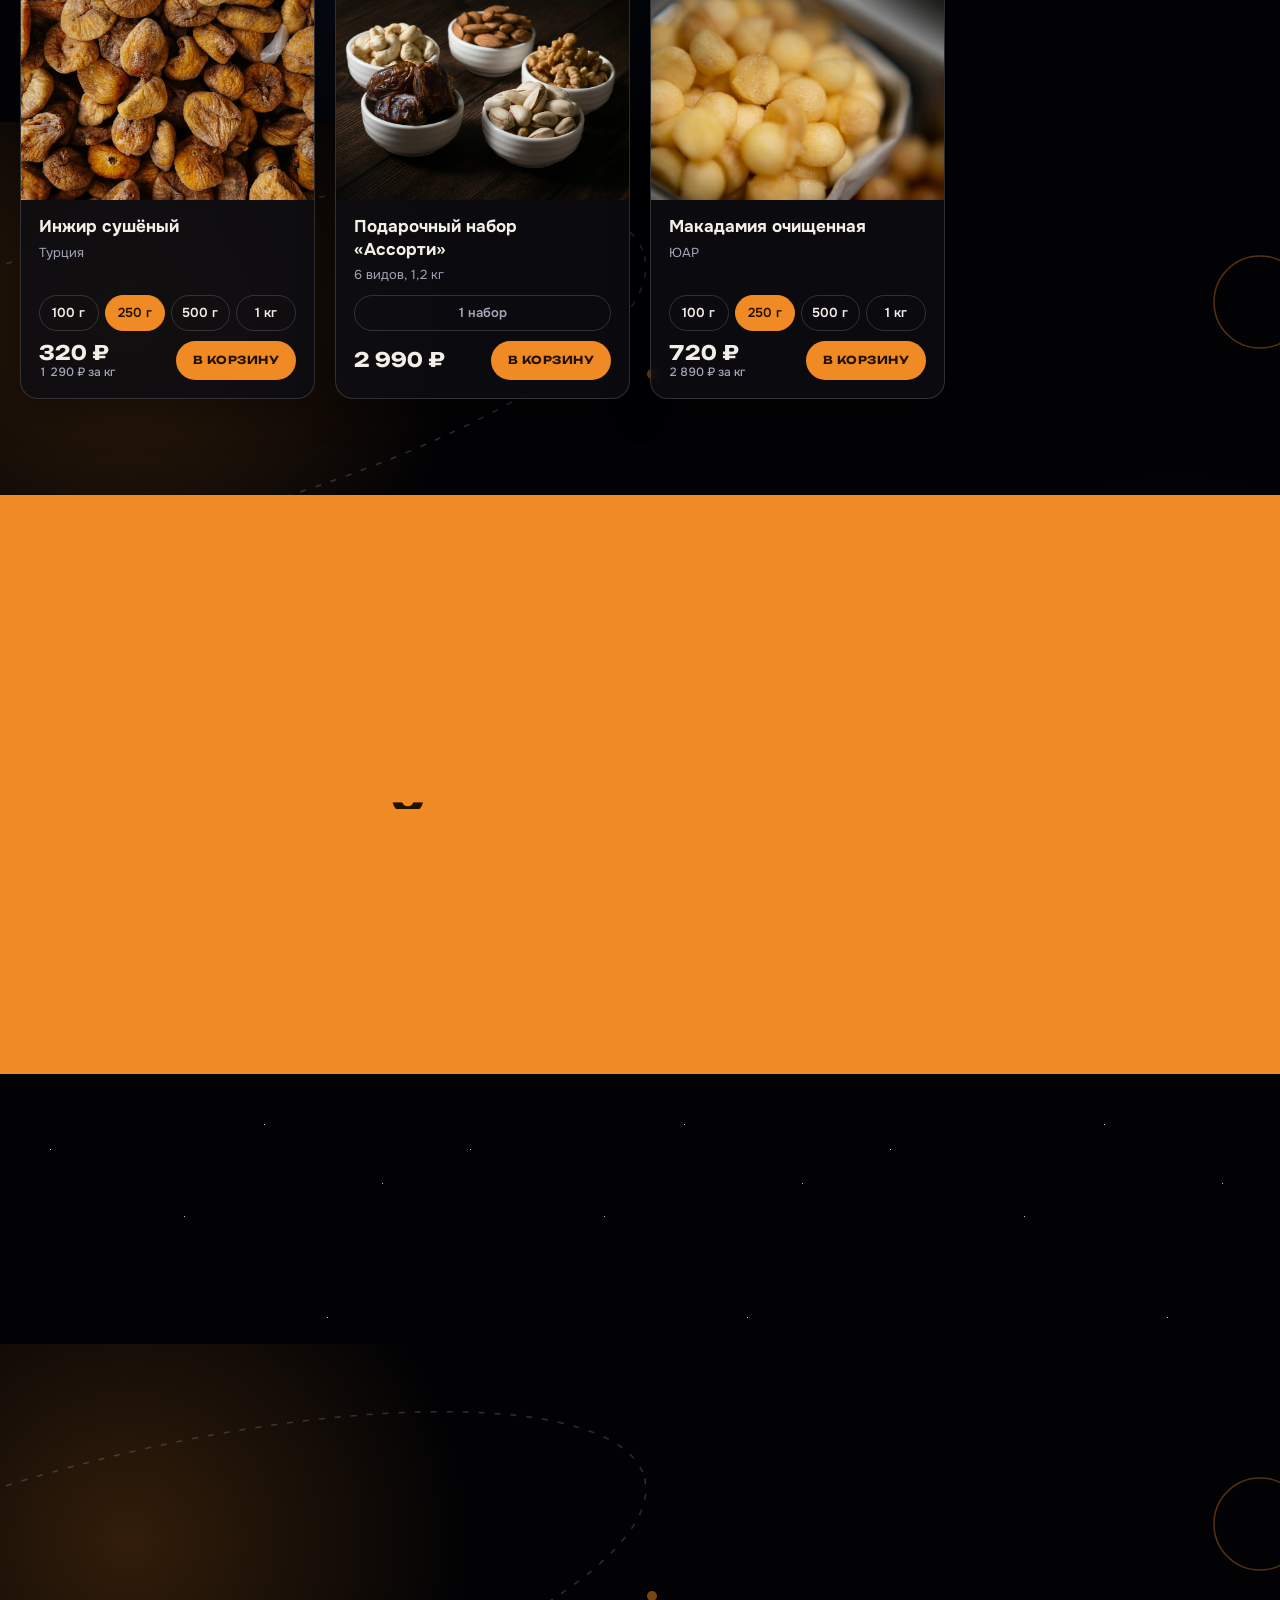
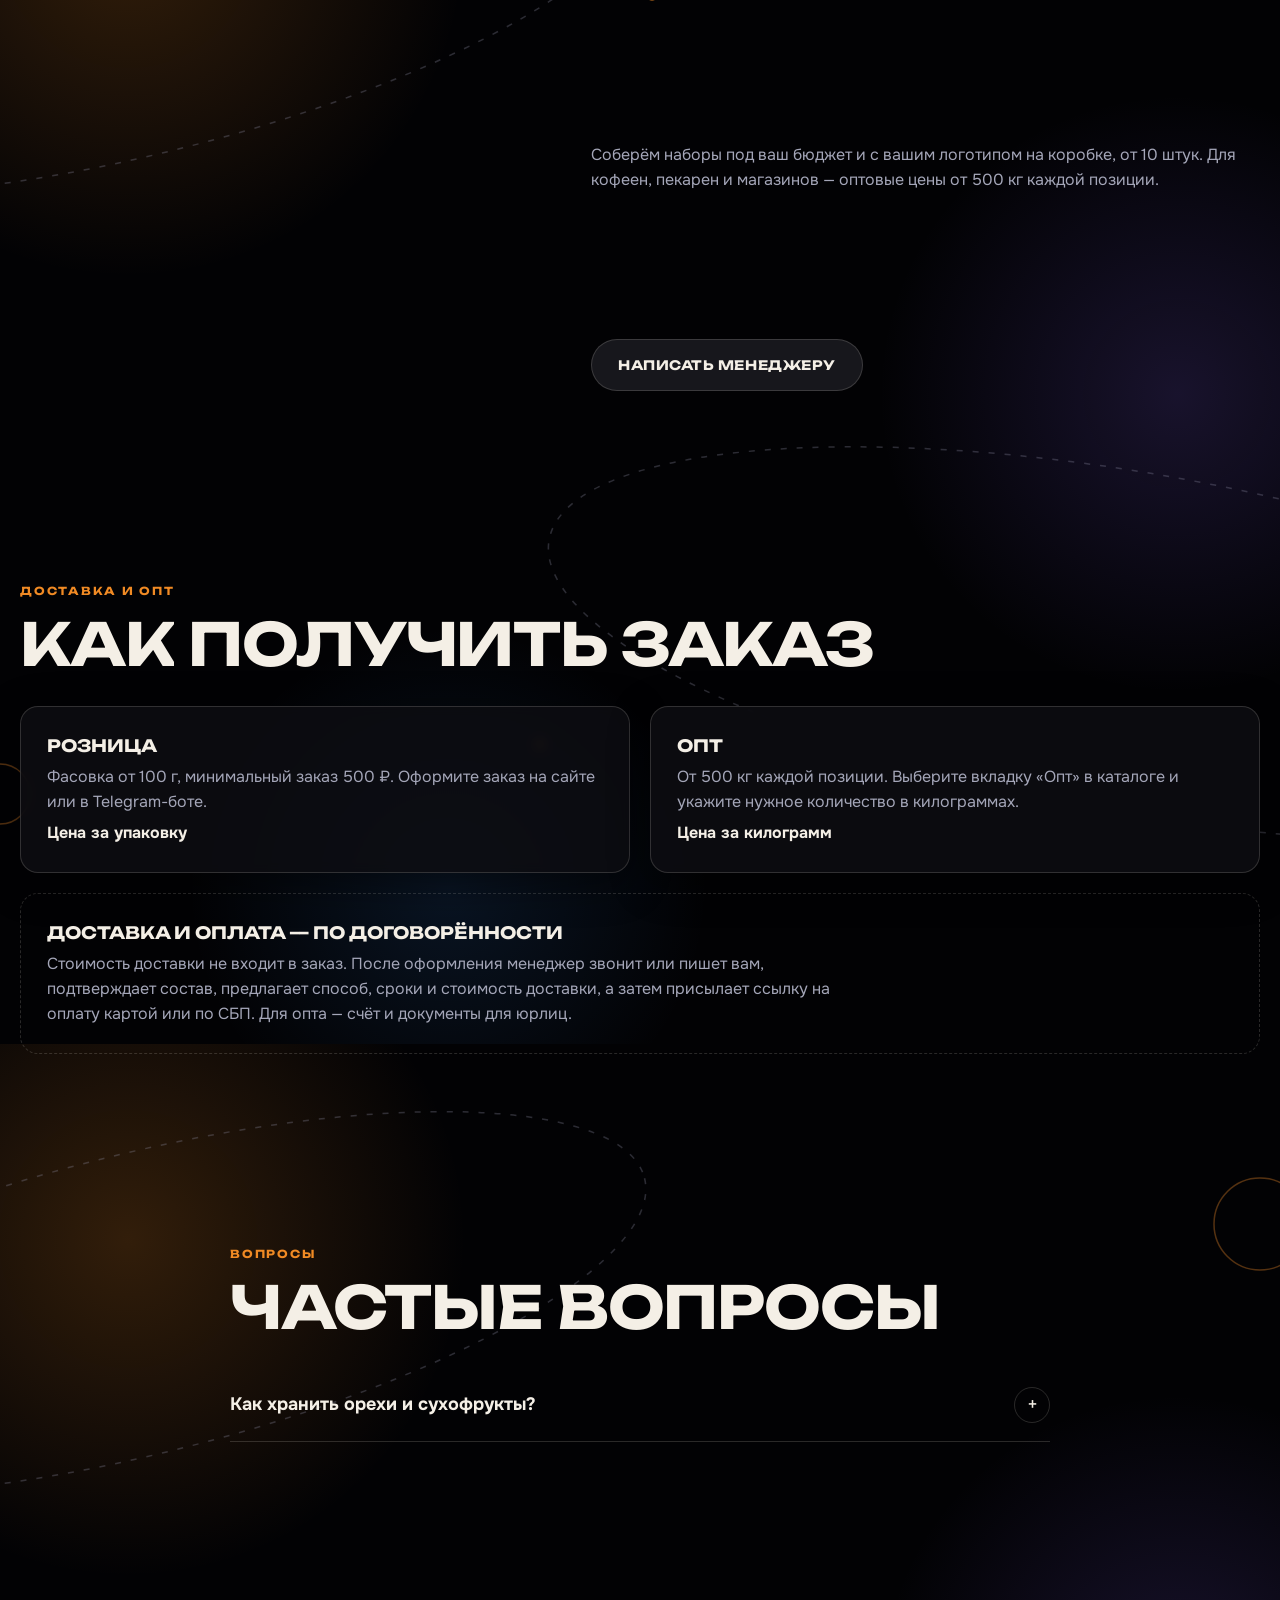
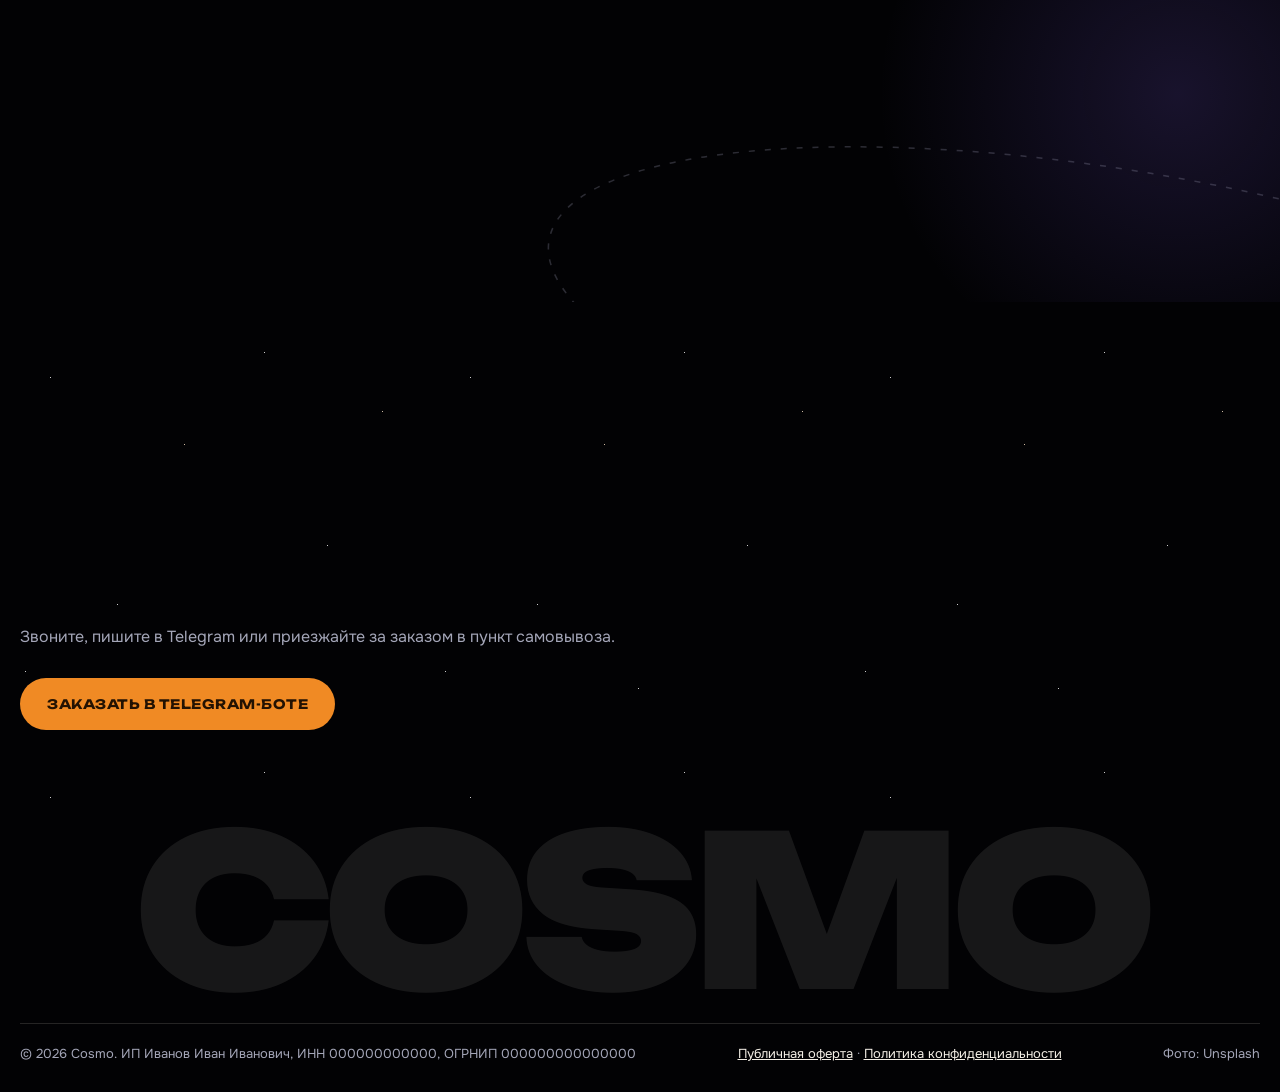
==== commit fa9bd2b8: "Add files via upload" ====
--- a/index.html
+++ b/index.html
@@ -15,7 +15,7 @@
   <link rel="preconnect" href="https://fonts.googleapis.com">
   <link href="https://fonts.googleapis.com/css2?family=Unbounded:wght@500;700;900&family=Onest:wght@400;500;600;700&family=Russo+One&display=swap" rel="stylesheet">
   <script>try{if(localStorage.getItem("cosmo-theme")==="day")document.documentElement.dataset.theme="day"}catch(e){}</script>
-  <link rel="stylesheet" href="style.css?v=40">
+  <link rel="stylesheet" href="style.css?v=46">
 </head>
 <body>
   <a class="skip-link" href="#catalog">Перейти к каталогу</a>
@@ -303,8 +303,8 @@
 
   <div class="toast" id="toast" role="status" aria-live="polite"></div>
 
-  <script src="shop.js?v=40"></script>
-  <script src="app.js?v=40"></script>
-  <script src="effects.js?v=40"></script>
+  <script src="shop.js?v=46"></script>
+  <script src="app.js?v=46"></script>
+  <script src="effects.js?v=46"></script>
 </body>
 </html>
--- a/style.css
+++ b/style.css
@@ -561,4 +561,25 @@
 .drop { position: absolute; z-index: -1; border-radius: 50%; pointer-events: none; translate: -50% -50%; scale: 0; background: var(--drop-color); transition: scale .55s cubic-bezier(.3, .7, .2, 1); }
 .drop.is-full { scale: 1; }
 :root:root .drop-host.is-dropped:not(.theme-switch) { color: var(--drop-ink); border-color: var(--drop-color); background-color: transparent; transition: color .3s, border-color .3s; }
-:root:root .drop-host:is(.btn--accent, .btn--primary, .chip.active, .mode.active).is-dropped { background-color: var(--accent); }+:root:root .drop-host:is(.btn--accent, .btn--primary, .chip.active, .mode.active).is-dropped { background-color: var(--accent); }
+/* ---------- Фон за каталогом и разделами: туманности и пунктирные орбиты (днём и ночью) ---------- */
+.cosmos-zone::before, .cosmos-zone::after { content: ''; position: absolute; inset: 0; z-index: 0; pointer-events: none; }
+.cosmos-zone::before {
+  background:
+    radial-gradient(520px circle at 10% 15%, rgba(240, 138, 36, .2), transparent 65%),
+    radial-gradient(460px circle at 92% 50%, rgba(124, 92, 230, .18), transparent 65%),
+    radial-gradient(400px circle at 35% 88%, rgba(60, 150, 255, .12), transparent 65%);
+  background-size: 100% 1300px; animation: nebula 22s ease-in-out infinite alternate; }
+@keyframes nebula { to { background-position: 0 120px; opacity: .65; } }
+.cosmos-zone::after { background: url("data:image/svg+xml,%3Csvg%20xmlns%3D'http%3A%2F%2Fwww.w3.org%2F2000%2Fsvg'%20width%3D'1600'%20height%3D'1300'%20viewBox%3D'0%200%201600%201300'%3E%3Cg%20fill%3D'none'%20stroke%3D'rgb(150%2C150%2C175)'%20stroke-opacity%3D'.28'%20stroke-width%3D'1.5'%20stroke-dasharray%3D'6%2010'%3E%3Cellipse%20cx%3D'300'%20cy%3D'260'%20rx%3D'520'%20ry%3D'150'%20transform%3D'rotate(-14%20300%20260)'%2F%3E%3Cellipse%20cx%3D'1300'%20cy%3D'900'%20rx%3D'600'%20ry%3D'170'%20transform%3D'rotate(10%201300%20900)'%2F%3E%3C%2Fg%3E%3Cg%20fill%3D'none'%20stroke%3D'rgb(240%2C138%2C36)'%20stroke-opacity%3D'.35'%20stroke-width%3D'1.5'%3E%3Ccircle%20cx%3D'1420'%20cy%3D'180'%20r%3D'46'%2F%3E%3Ccircle%20cx%3D'160'%20cy%3D'1050'%20r%3D'30'%2F%3E%3C%2Fg%3E%3Cg%20fill%3D'rgb(240%2C138%2C36)'%20fill-opacity%3D'.5'%3E%3Ccircle%20cx%3D'812'%20cy%3D'252'%20r%3D'5'%2F%3E%3Ccircle%20cx%3D'1810'%20cy%3D'900'%20r%3D'4'%2F%3E%3Ccircle%20cx%3D'700'%20cy%3D'1000'%20r%3D'4'%2F%3E%3C%2Fg%3E%3C%2Fsvg%3E") center top / 1600px 1300px repeat; animation: orbit-drift 60s linear infinite; }
+@keyframes orbit-drift { to { background-position: 400px 1300px; } }
+/* ---------- Недовольный орешек: появляется снизу справа перед дневной темой ---------- */
+.grumpy { position: fixed; right: max(16px, env(safe-area-inset-right, 0px)); bottom: calc(20px + env(safe-area-inset-bottom, 0px)); z-index: 70; display: flex; align-items: flex-end; flex-direction: row-reverse; gap: 6px; pointer-events: none; opacity: 0; translate: 0 130%; transition: translate .55s cubic-bezier(.3, 1.5, .5, 1), opacity .3s; }
+.grumpy.show { opacity: 1; translate: 0 0; }
+.grumpy svg { width: 92px; height: 92px; flex-shrink: 0; transform-origin: 50% 90%; }
+.grumpy.show svg { animation: grumble .35s ease-in-out .5s 4 alternate; }
+@keyframes grumble { from { rotate: -6deg; } to { rotate: 6deg; } }
+.grumpy__bubble { position: relative; max-width: 230px; margin-bottom: 52px; padding: 12px 16px; border-radius: 18px 18px 4px 18px; background: #ffffff; color: #1d1b26; font-size: 13.5px; line-height: 1.4; box-shadow: 0 10px 30px rgba(0, 0, 0, .35); }
+.grumpy__bubble b { display: block; font-family: var(--display); font-size: 12px; text-transform: uppercase; letter-spacing: .03em; color: #d8700c; margin-bottom: 2px; }
+body:has(.mobile-cart:not([hidden])) .grumpy { bottom: 84px; }
+@media (max-width: 520px) { .grumpy svg { width: 72px; height: 72px; } .grumpy__bubble { max-width: 190px; margin-bottom: 40px; font-size: 12.5px; } }
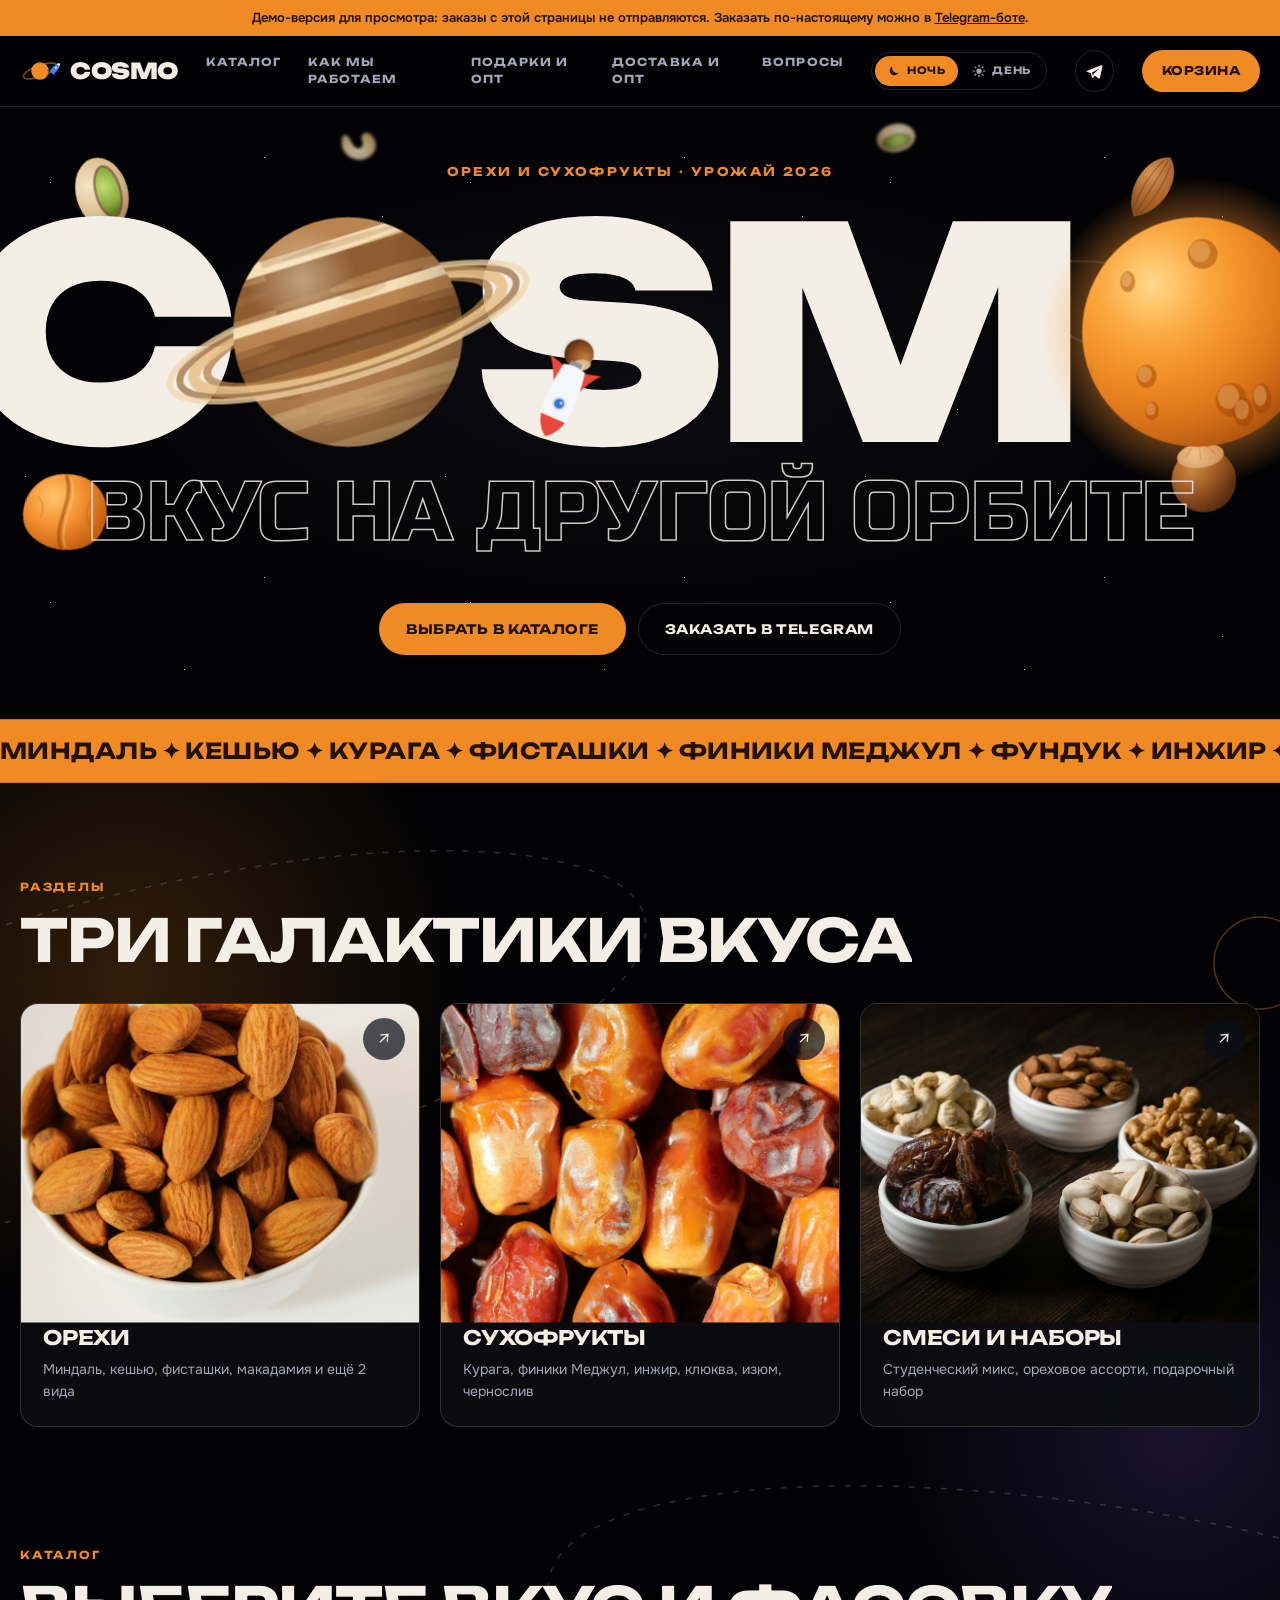
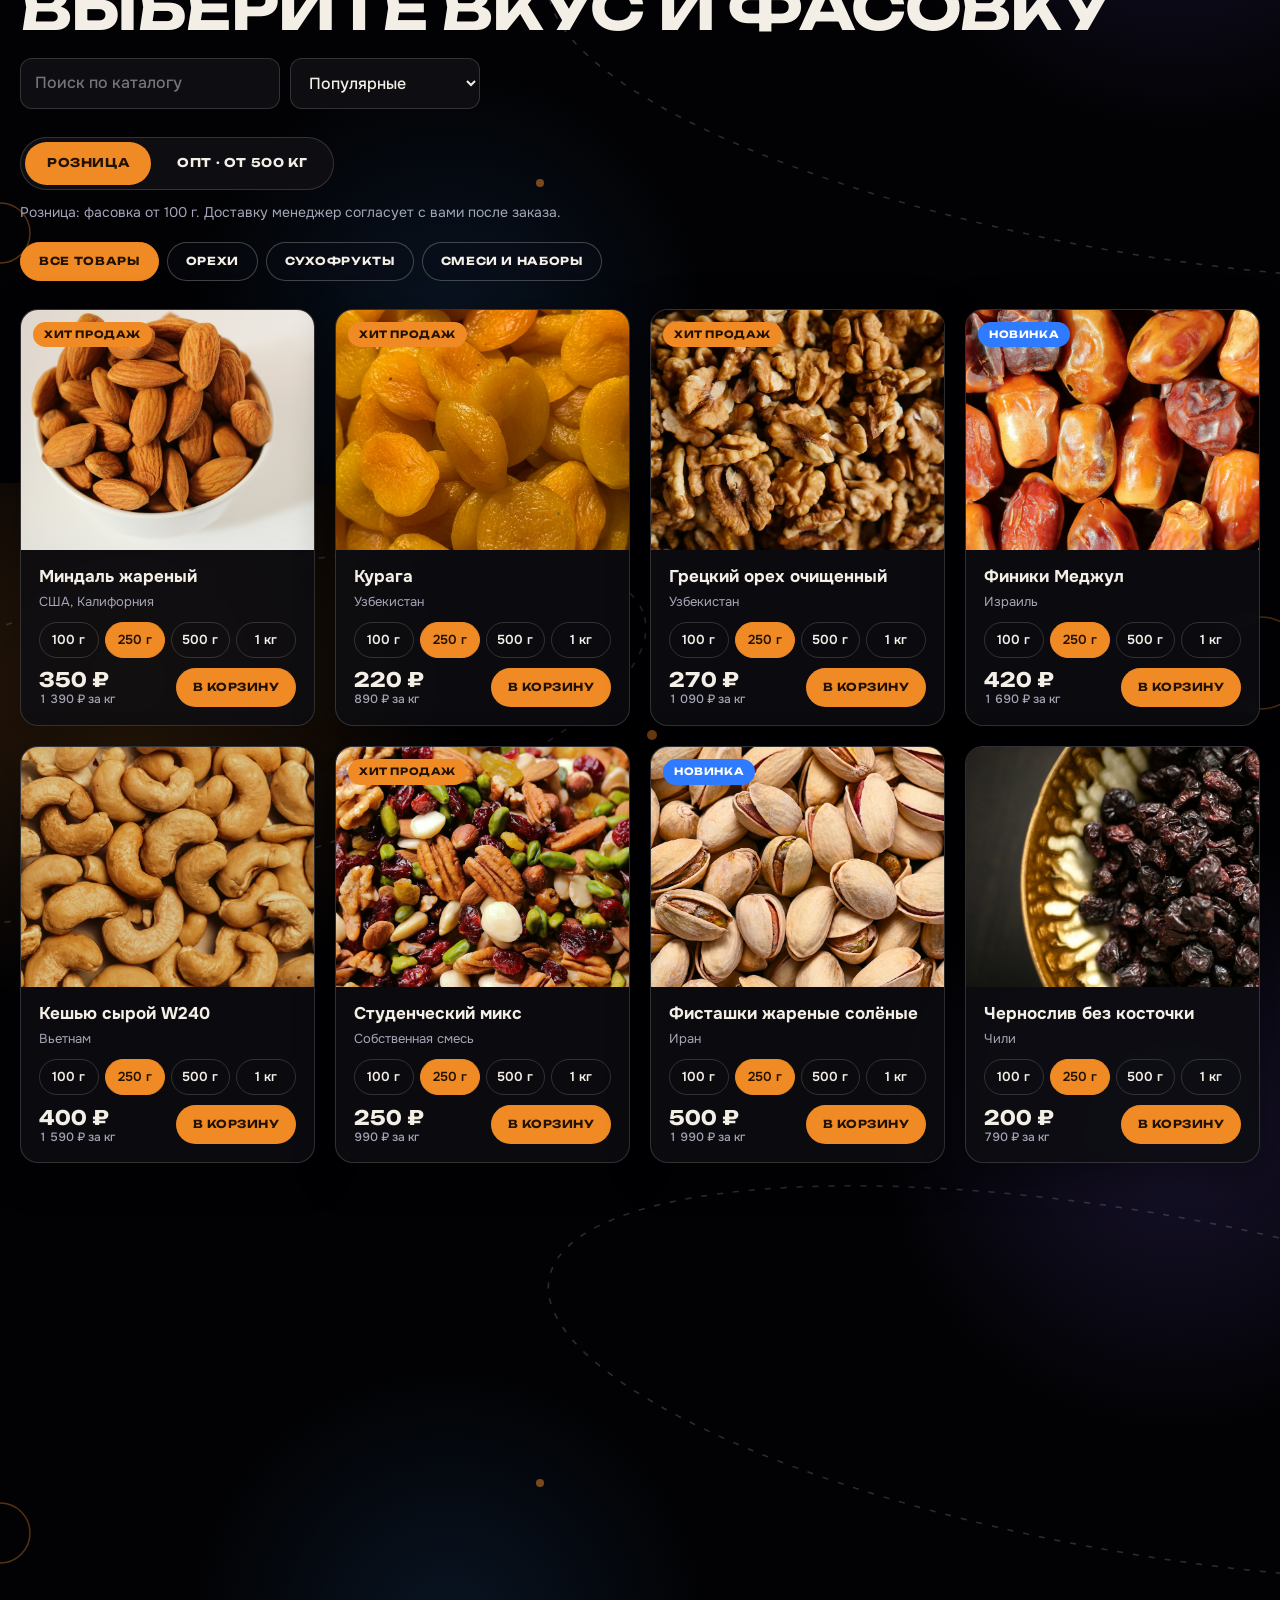
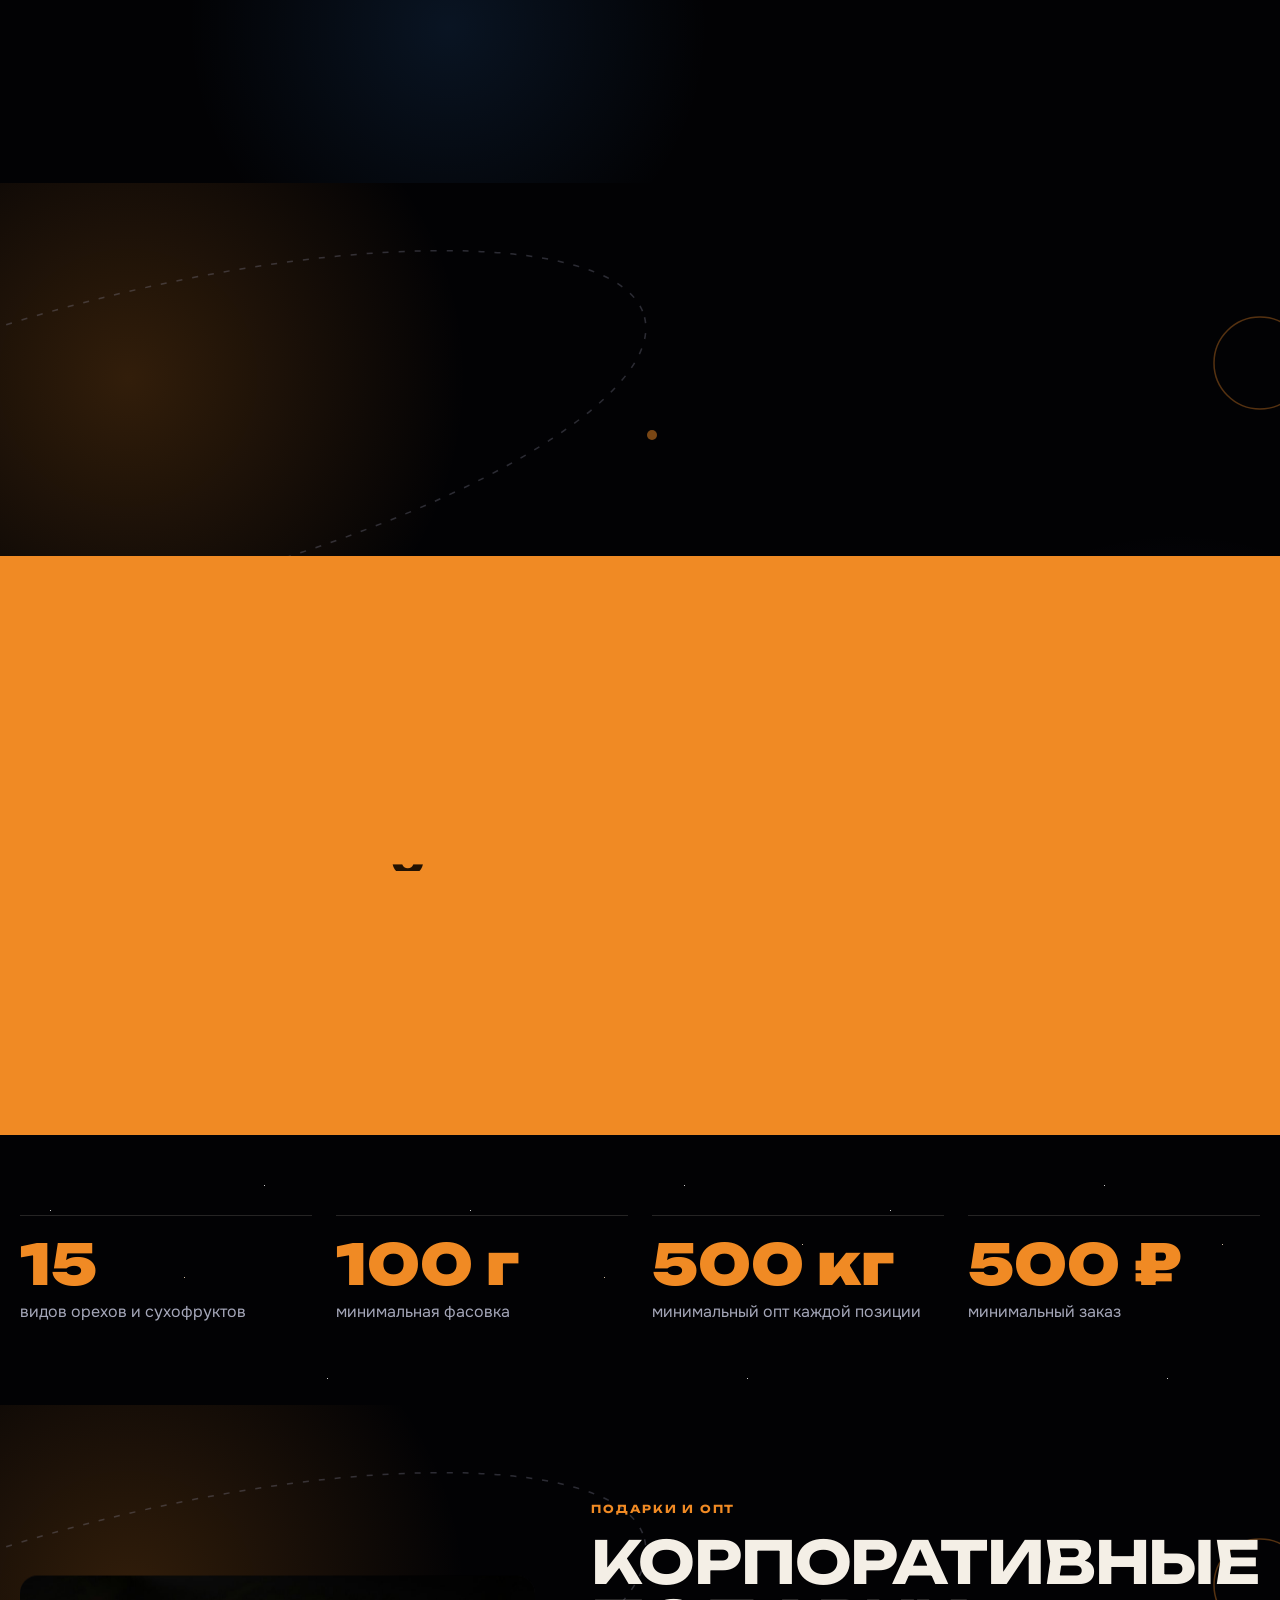
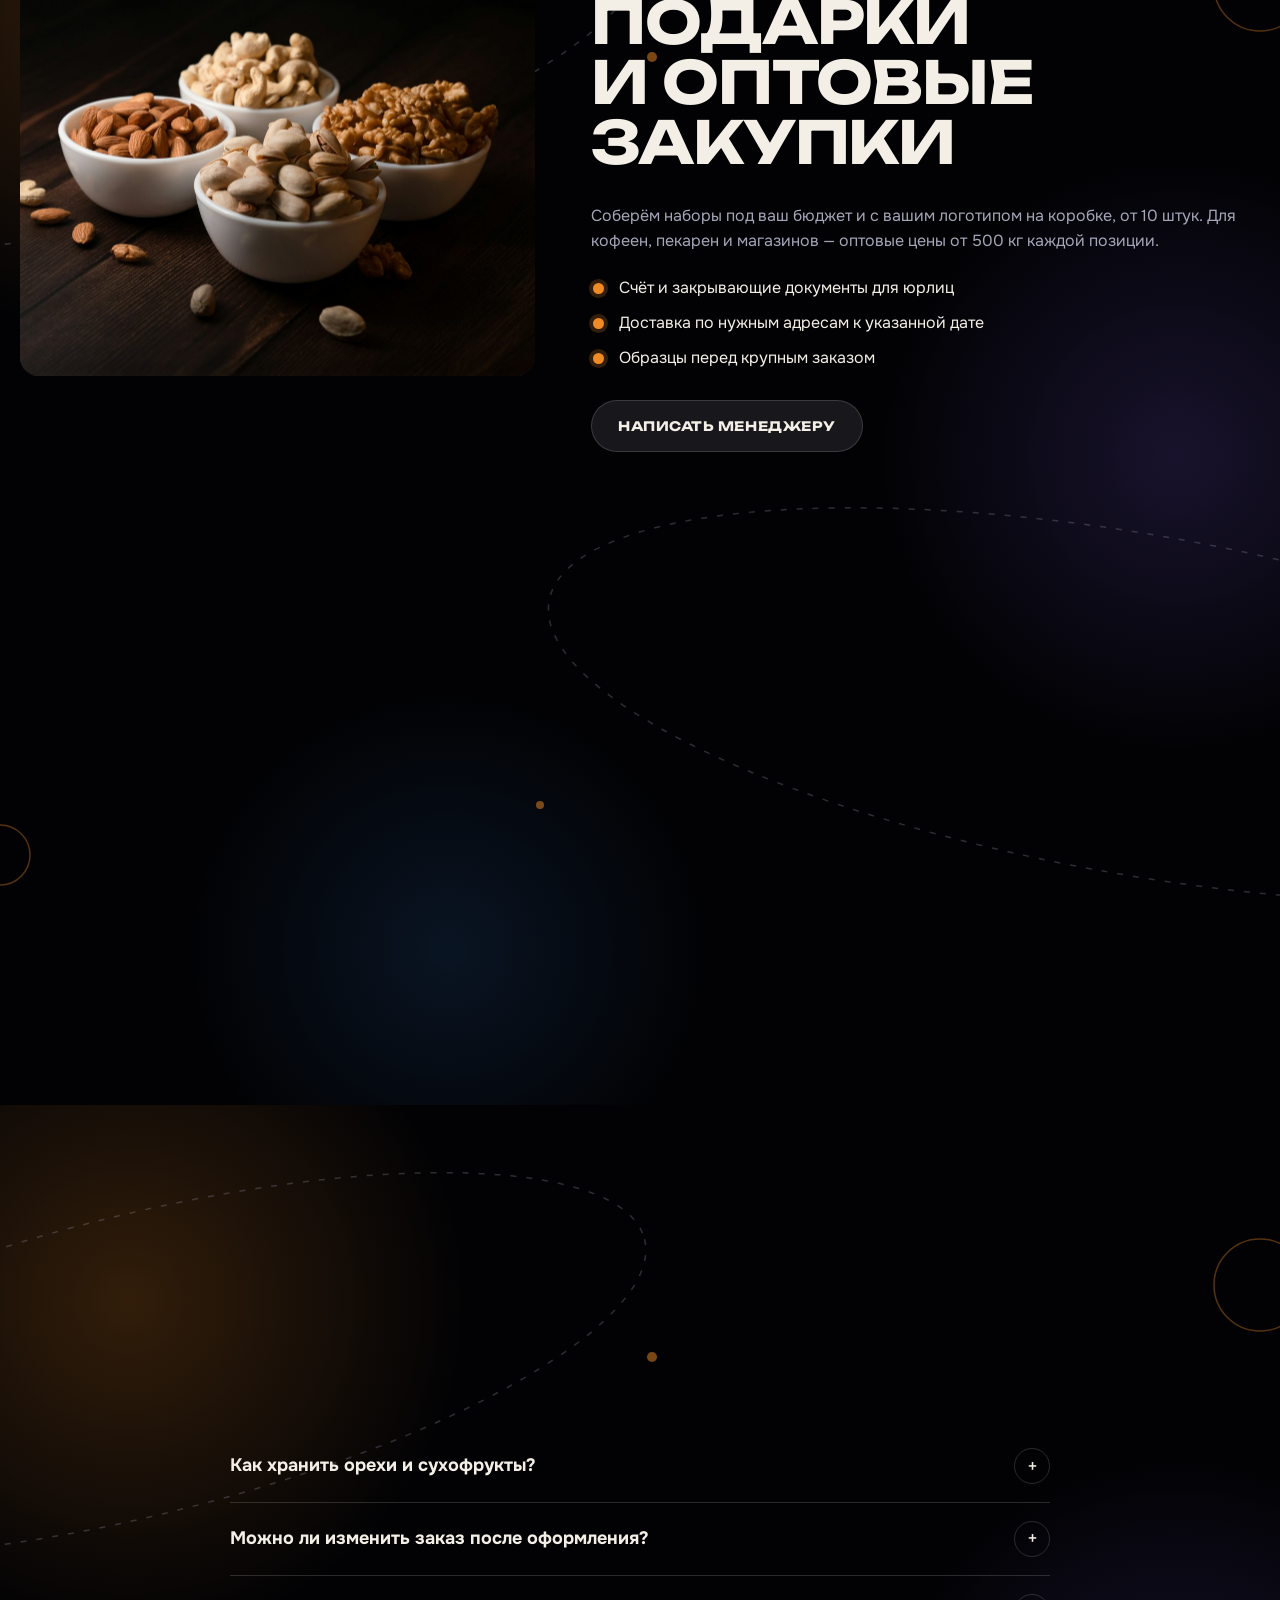
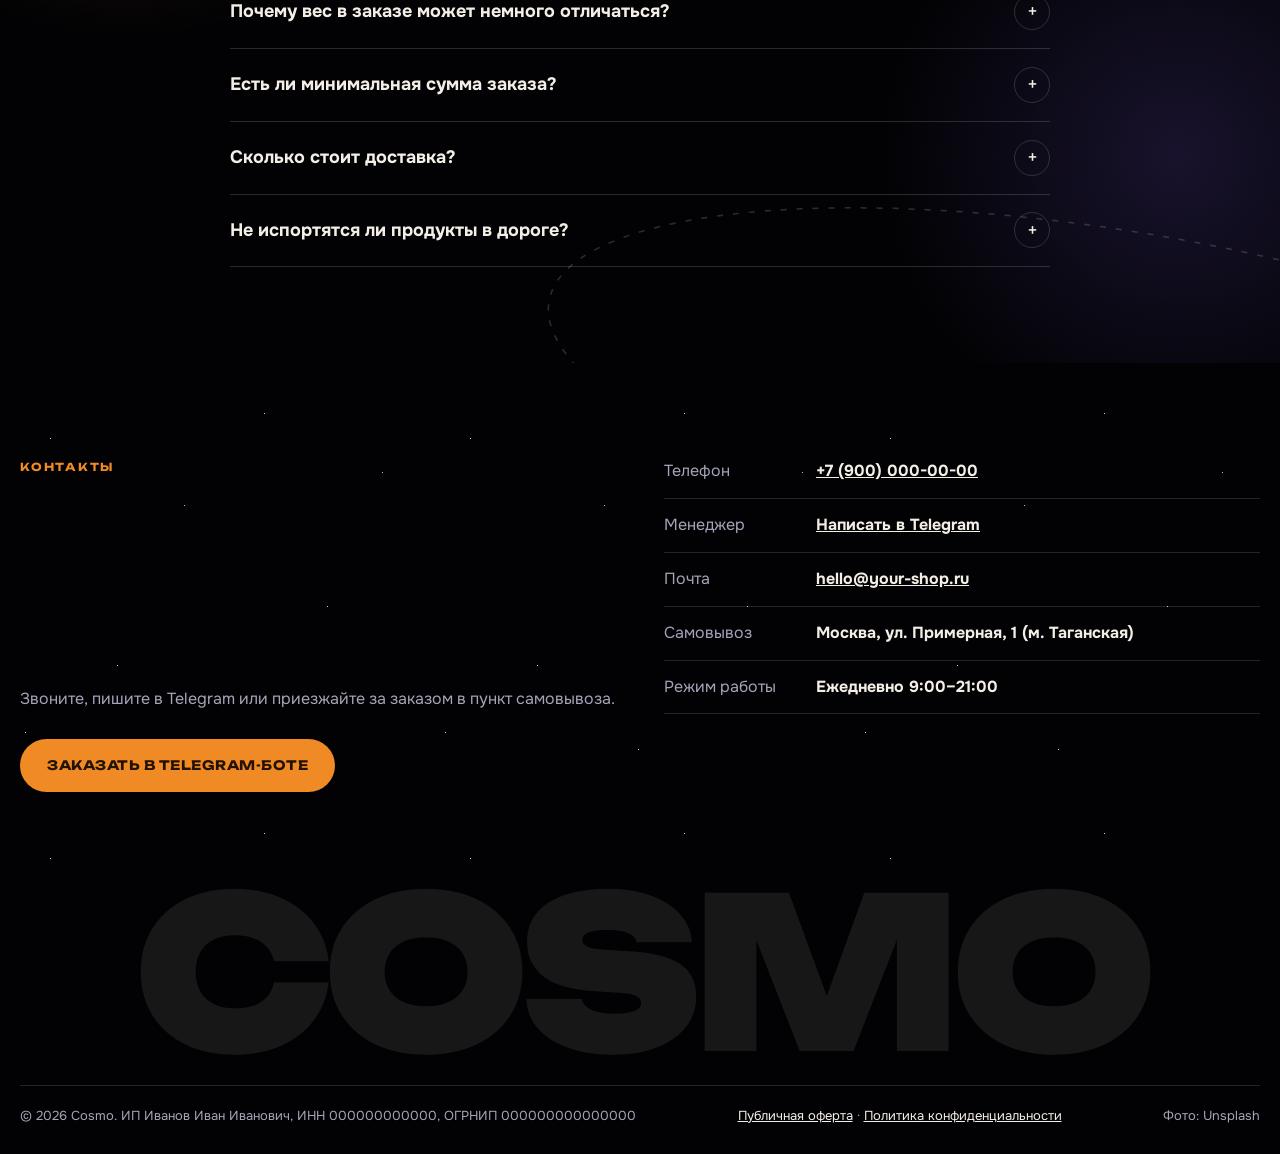
==== commit 75960bc0: "Add files via upload" ====
--- a/index.html
+++ b/index.html
@@ -15,7 +15,7 @@
   <link rel="preconnect" href="https://fonts.googleapis.com">
   <link href="https://fonts.googleapis.com/css2?family=Unbounded:wght@500;700;900&family=Onest:wght@400;500;600;700&family=Russo+One&display=swap" rel="stylesheet">
   <script>try{if(localStorage.getItem("cosmo-theme")==="day")document.documentElement.dataset.theme="day"}catch(e){}</script>
-  <link rel="stylesheet" href="style.css?v=46">
+  <link rel="stylesheet" href="style.css?v=56">
 </head>
 <body>
   <a class="skip-link" href="#catalog">Перейти к каталогу</a>
@@ -303,8 +303,8 @@
 
   <div class="toast" id="toast" role="status" aria-live="polite"></div>
 
-  <script src="shop.js?v=46"></script>
-  <script src="app.js?v=46"></script>
-  <script src="effects.js?v=46"></script>
+  <script src="shop.js?v=56"></script>
+  <script src="app.js?v=56"></script>
+  <script src="effects.js?v=56"></script>
 </body>
 </html>
--- a/style.css
+++ b/style.css
@@ -93,7 +93,7 @@
 .hero { position: relative; overflow: hidden; background: radial-gradient(ellipse 70% 60% at 50% 45%, #0c0c10 0%, var(--space) 70%); color: var(--cream); padding-block: 56px 64px; }
 .hero__inner { position: relative; display: flex; flex-direction: column; align-items: center; text-align: center; }
 .hero__kicker { font-family: var(--display); font-size: 12px; font-weight: 700; letter-spacing: .2em; text-transform: uppercase; color: var(--accent); }
-.hero__word { font-family: var(--display); font-weight: 900; font-size: clamp(56px, 19vw, 280px); line-height: .9; letter-spacing: -.05em; display: flex; align-items: center; justify-content: center; margin: 18px 0 6px; }
+.hero__word { font-family: var(--display); font-weight: 900; font-size: clamp(56px, 23vw, 300px); line-height: .9; letter-spacing: -.05em; display: flex; align-items: center; justify-content: center; margin: 18px 0 6px; }
 .planet { position: relative; display: inline-block; width: .78em; height: .78em; margin: 0 .03em; }
 .planet img { width: 100%; height: 100%; object-fit: cover; border-radius: 50%; box-shadow: inset -.08em -.08em .2em rgba(0, 0, 0, .5), 0 0 .3em rgba(240, 138, 36, .35); }
 .planet::after { content: ''; position: absolute; inset: 0; border-radius: 50%; background: radial-gradient(circle at 32% 28%, rgba(255, 255, 255, .28), transparent 45%), radial-gradient(circle at 70% 75%, rgba(0, 0, 0, .45), transparent 60%); }
@@ -105,7 +105,7 @@
 .planet--a { animation: drift 8s ease-in-out infinite; }
 .planet--b { animation: drift 8s ease-in-out -4s infinite; }
 @keyframes drift { 50% { transform: translateY(-.04em) rotate(4deg); } }
-.hero__outline { font-family: "Russo One", var(--display); font-weight: 400; letter-spacing: .02em; text-transform: uppercase; font-size: clamp(22px, 5.4vw, 72px); line-height: 1; letter-spacing: -.01em; color: transparent; -webkit-text-stroke: 1.5px rgba(244, 239, 230, .85); }
+.hero__outline { font-family: "Russo One", var(--display); font-weight: 400; letter-spacing: .02em; text-transform: uppercase; font-size: clamp(26px, 6.6vw, 92px); line-height: 1; letter-spacing: -.01em; color: transparent; -webkit-text-stroke: 1.5px rgba(244, 239, 230, .85); }
 .hero__bottom { display: flex; justify-content: center; width: 100%; margin-top: 48px; }
 .hero__lead { color: var(--muted-on-space); font-size: 17px; max-width: 520px; }
 .hero__actions { display: flex; flex-wrap: wrap; gap: 12px; justify-content: center; }
@@ -582,4 +582,13 @@
 .grumpy__bubble { position: relative; max-width: 230px; margin-bottom: 52px; padding: 12px 16px; border-radius: 18px 18px 4px 18px; background: #ffffff; color: #1d1b26; font-size: 13.5px; line-height: 1.4; box-shadow: 0 10px 30px rgba(0, 0, 0, .35); }
 .grumpy__bubble b { display: block; font-family: var(--display); font-size: 12px; text-transform: uppercase; letter-spacing: .03em; color: #d8700c; margin-bottom: 2px; }
 body:has(.mobile-cart:not([hidden])) .grumpy { bottom: 84px; }
-@media (max-width: 520px) { .grumpy svg { width: 72px; height: 72px; } .grumpy__bubble { max-width: 190px; margin-bottom: 40px; font-size: 12.5px; } }+@media (max-width: 520px) { .grumpy svg { width: 72px; height: 72px; } .grumpy__bubble { max-width: 190px; margin-bottom: 40px; font-size: 12.5px; } }
+.grumpy.is-cool .gn-grumpy, .grumpy:not(.is-cool) .gn-cool { display: none; }
+@media (max-width: 600px) { .hero__word { font-size: 20.5vw; } }
+@media (max-width: 520px) { .logo { font-size: 16px; gap: 8px; } .logo svg { width: 32px; height: 32px; } .header__tg { width: 36px; height: 36px; } .cart-btn { padding: 10px 12px; font-size: 11px; } }
+@media (max-width: 400px) { .header__tg { display: none; } }
+
+/* Карточки товаров выплывают при прокрутке, как остальные блоки; выезд — через translate, наклон и подъём при наведении — через transform */
+html.fx .card.reveal-card { opacity: 0; translate: 0 36px; transition: opacity .7s ease calc(var(--i, 0) * 90ms), translate .8s cubic-bezier(.2, .7, .2, 1) calc(var(--i, 0) * 90ms), transform .35s cubic-bezier(.2, .7, .2, 1), box-shadow .35s; }
+html.fx .card.reveal-card.is-in { opacity: 1; translate: 0 0; }
+html.fx .card.reveal-card.is-in:hover { transition: opacity .7s, translate .8s, transform .12s ease-out, box-shadow .35s; }
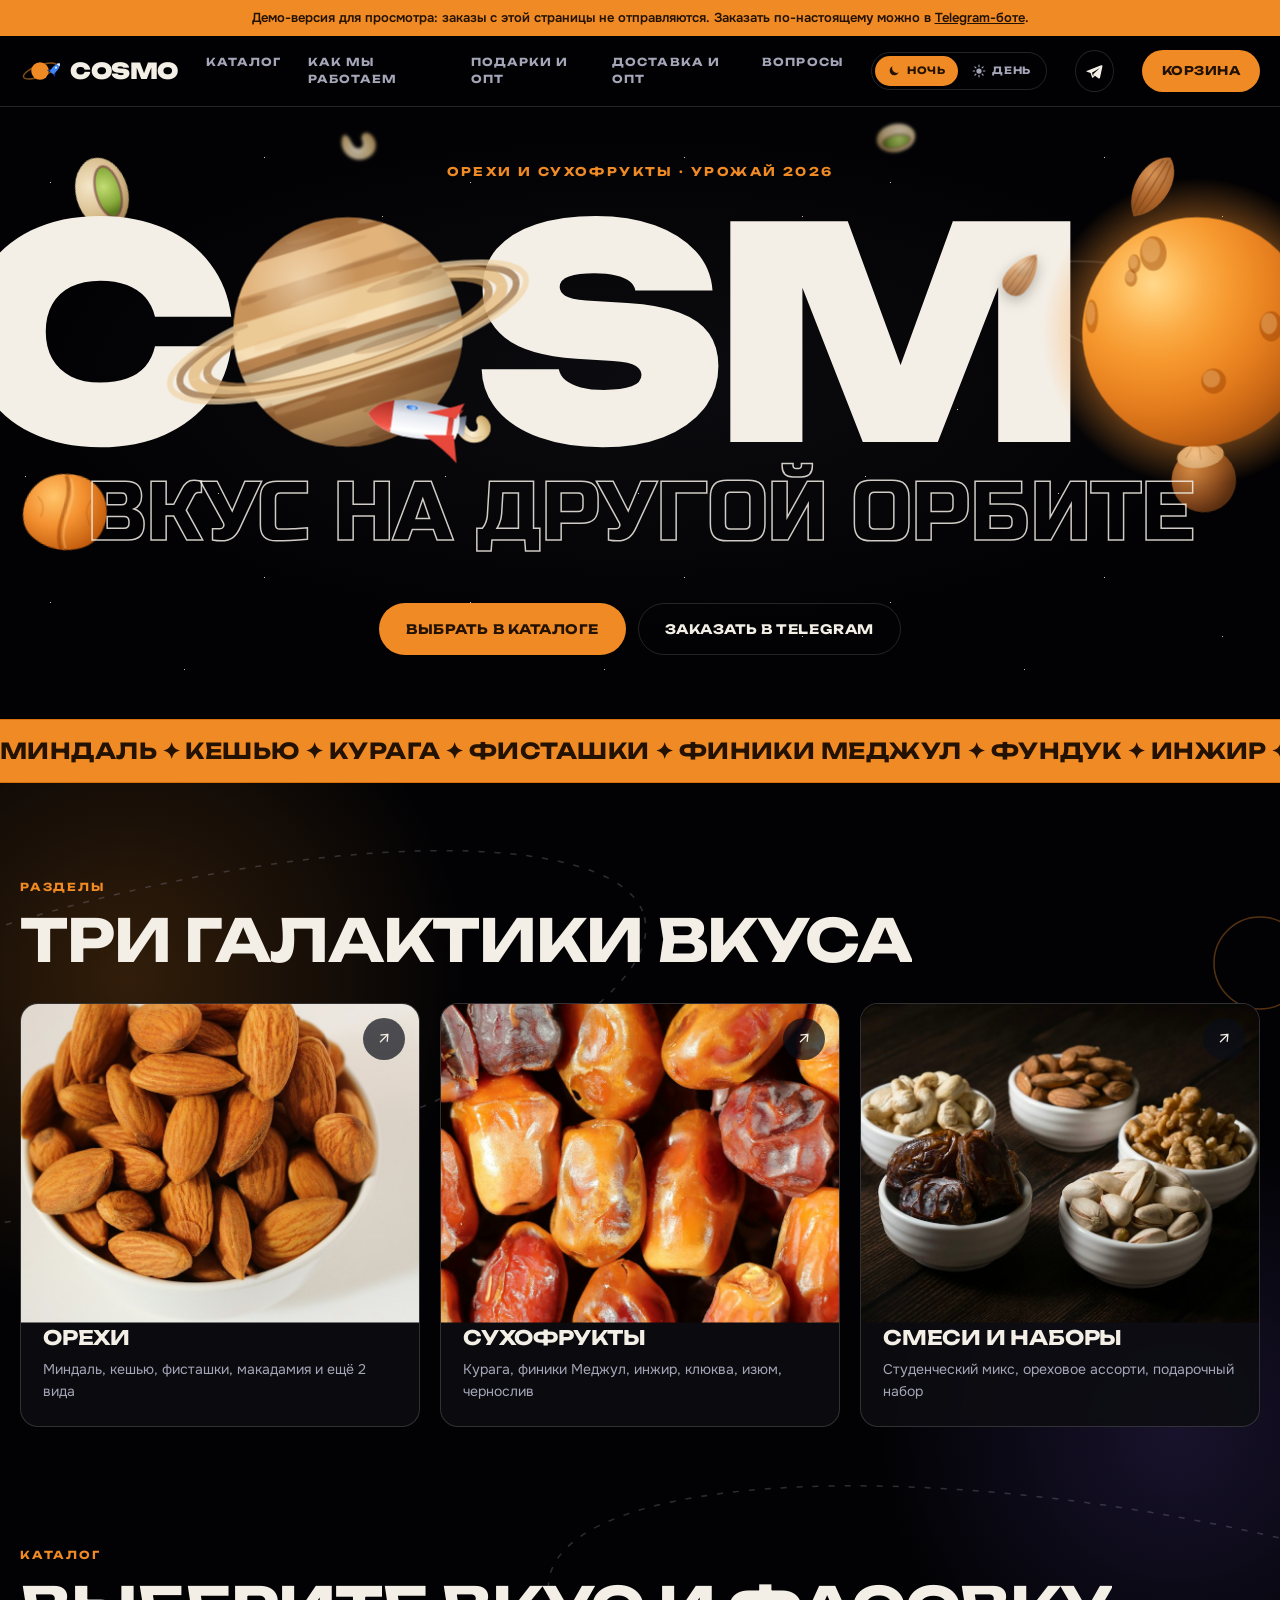
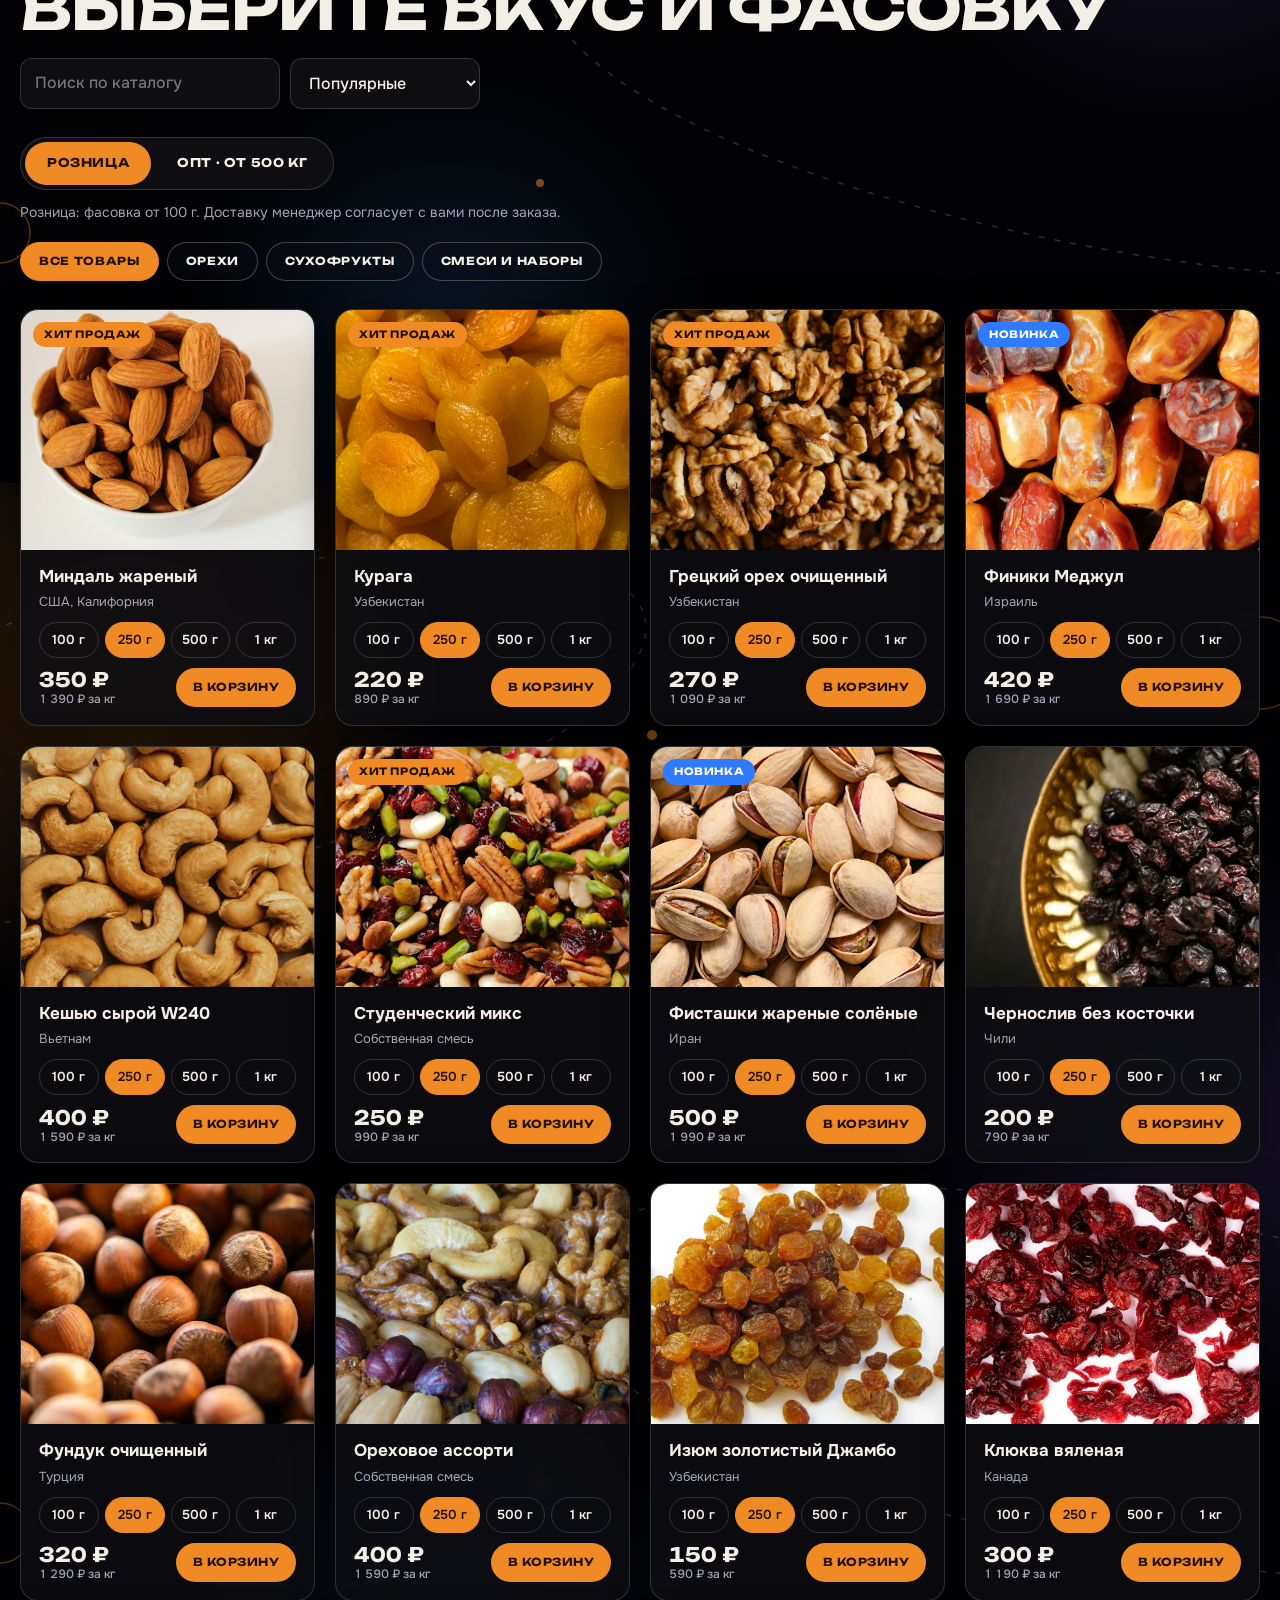
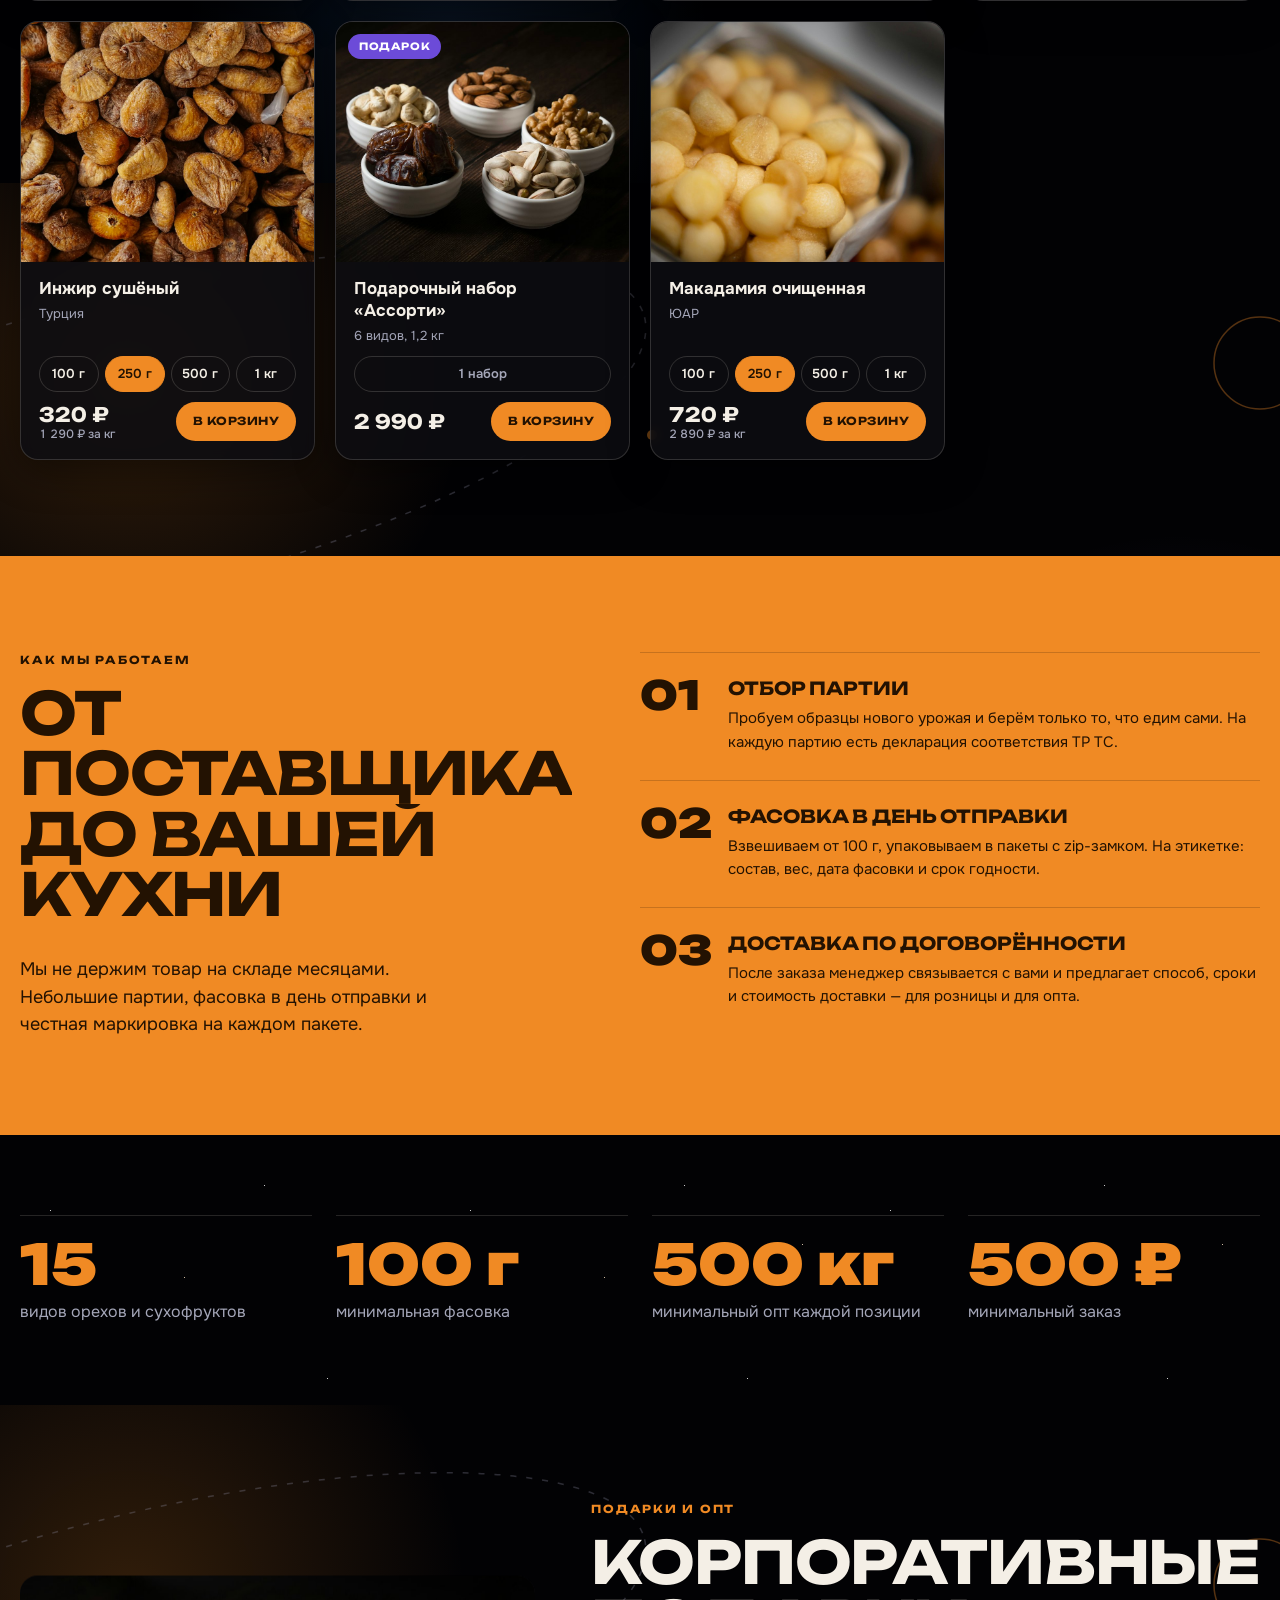
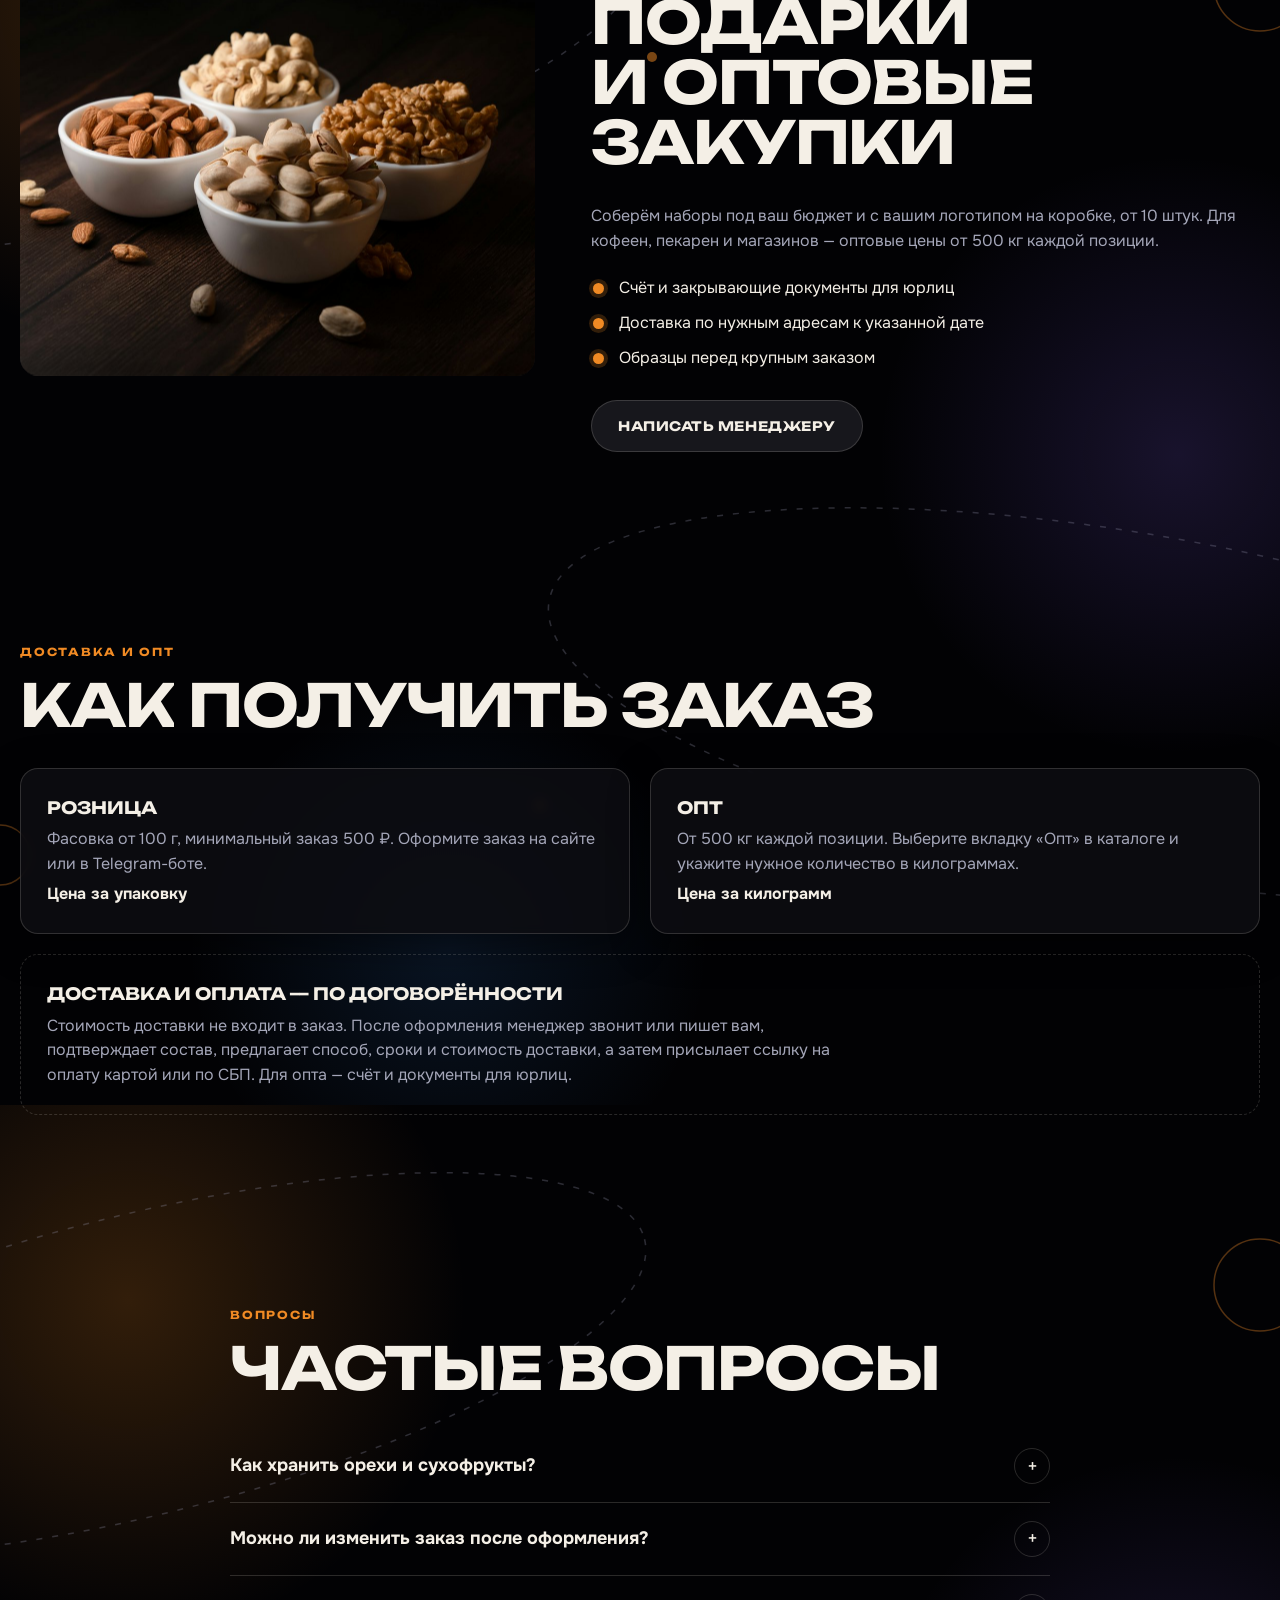
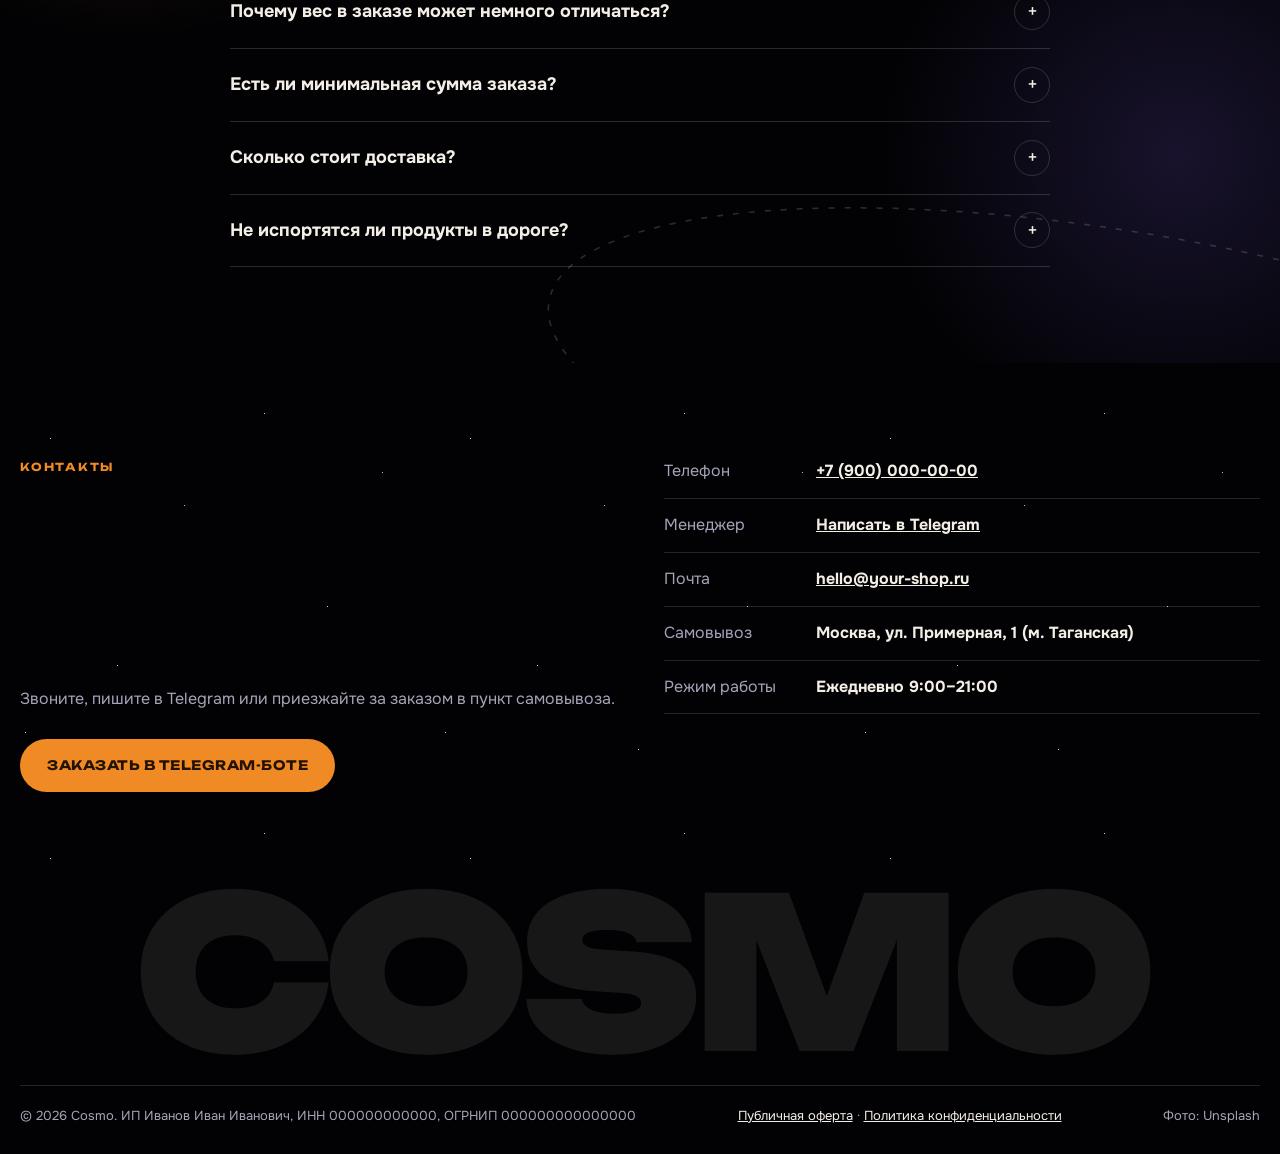
==== commit 4e59a36e: "Add files via upload" ====
--- a/index.html
+++ b/index.html
@@ -15,7 +15,7 @@
   <link rel="preconnect" href="https://fonts.googleapis.com">
   <link href="https://fonts.googleapis.com/css2?family=Unbounded:wght@500;700;900&family=Onest:wght@400;500;600;700&family=Russo+One&display=swap" rel="stylesheet">
   <script>try{if(localStorage.getItem("cosmo-theme")==="day")document.documentElement.dataset.theme="day"}catch(e){}</script>
-  <link rel="stylesheet" href="style.css?v=56">
+  <link rel="stylesheet" href="style.css?v=57">
 </head>
 <body>
   <a class="skip-link" href="#catalog">Перейти к каталогу</a>
@@ -303,8 +303,8 @@
 
   <div class="toast" id="toast" role="status" aria-live="polite"></div>
 
-  <script src="shop.js?v=56"></script>
-  <script src="app.js?v=56"></script>
-  <script src="effects.js?v=56"></script>
+  <script src="shop.js?v=57"></script>
+  <script src="app.js?v=57"></script>
+  <script src="effects.js?v=57"></script>
 </body>
 </html>
